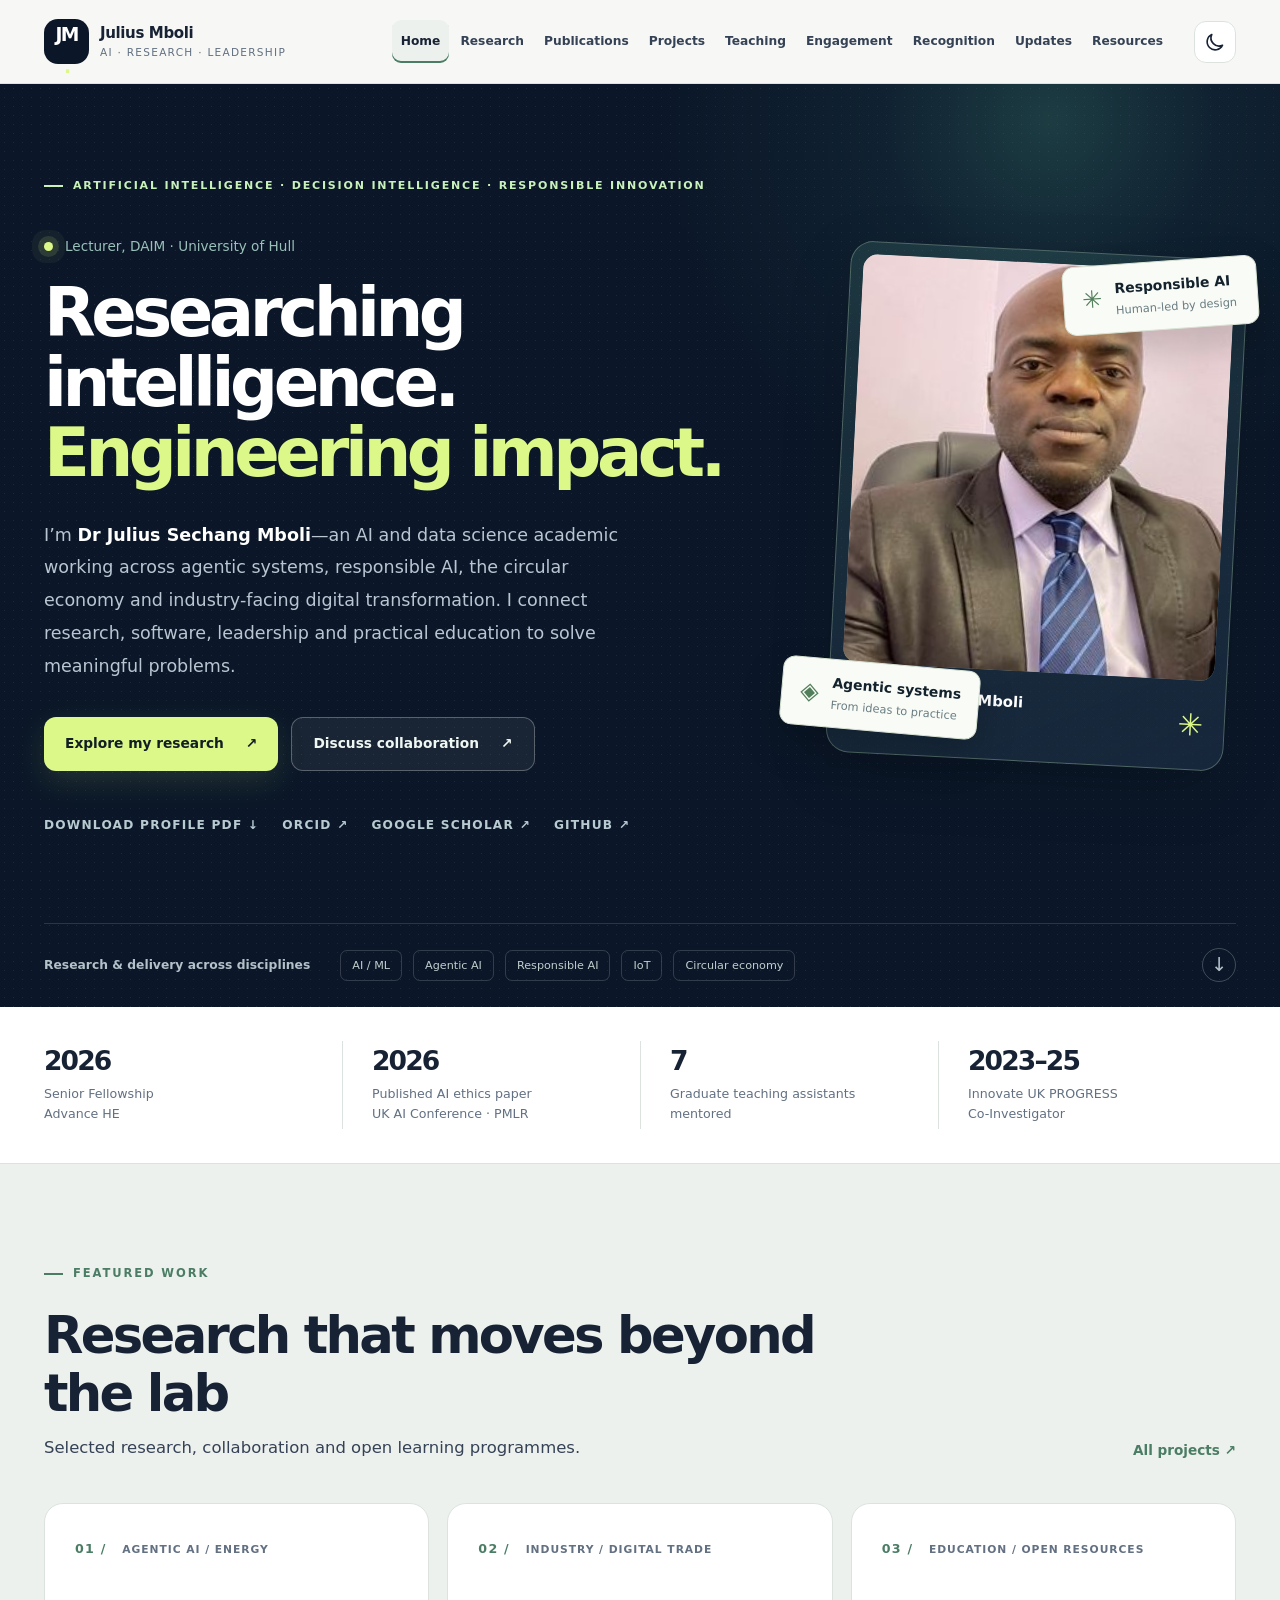
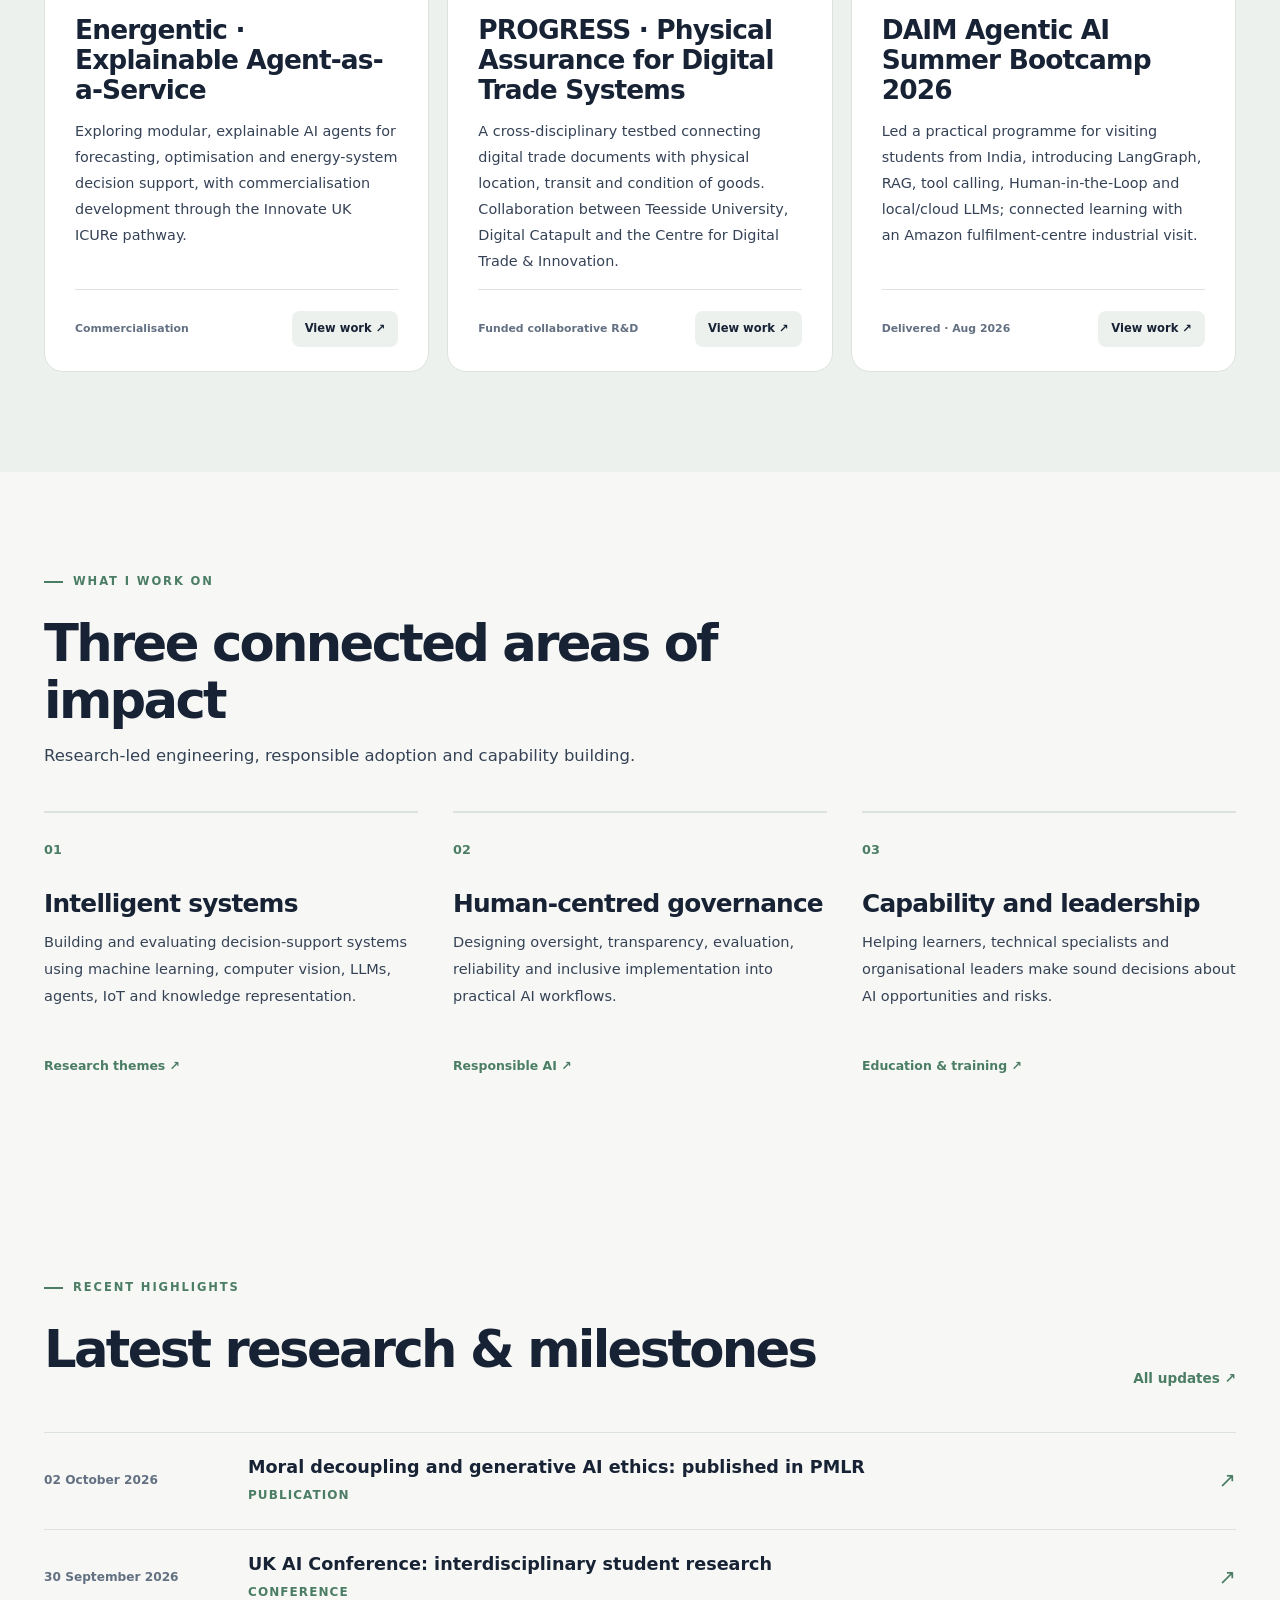
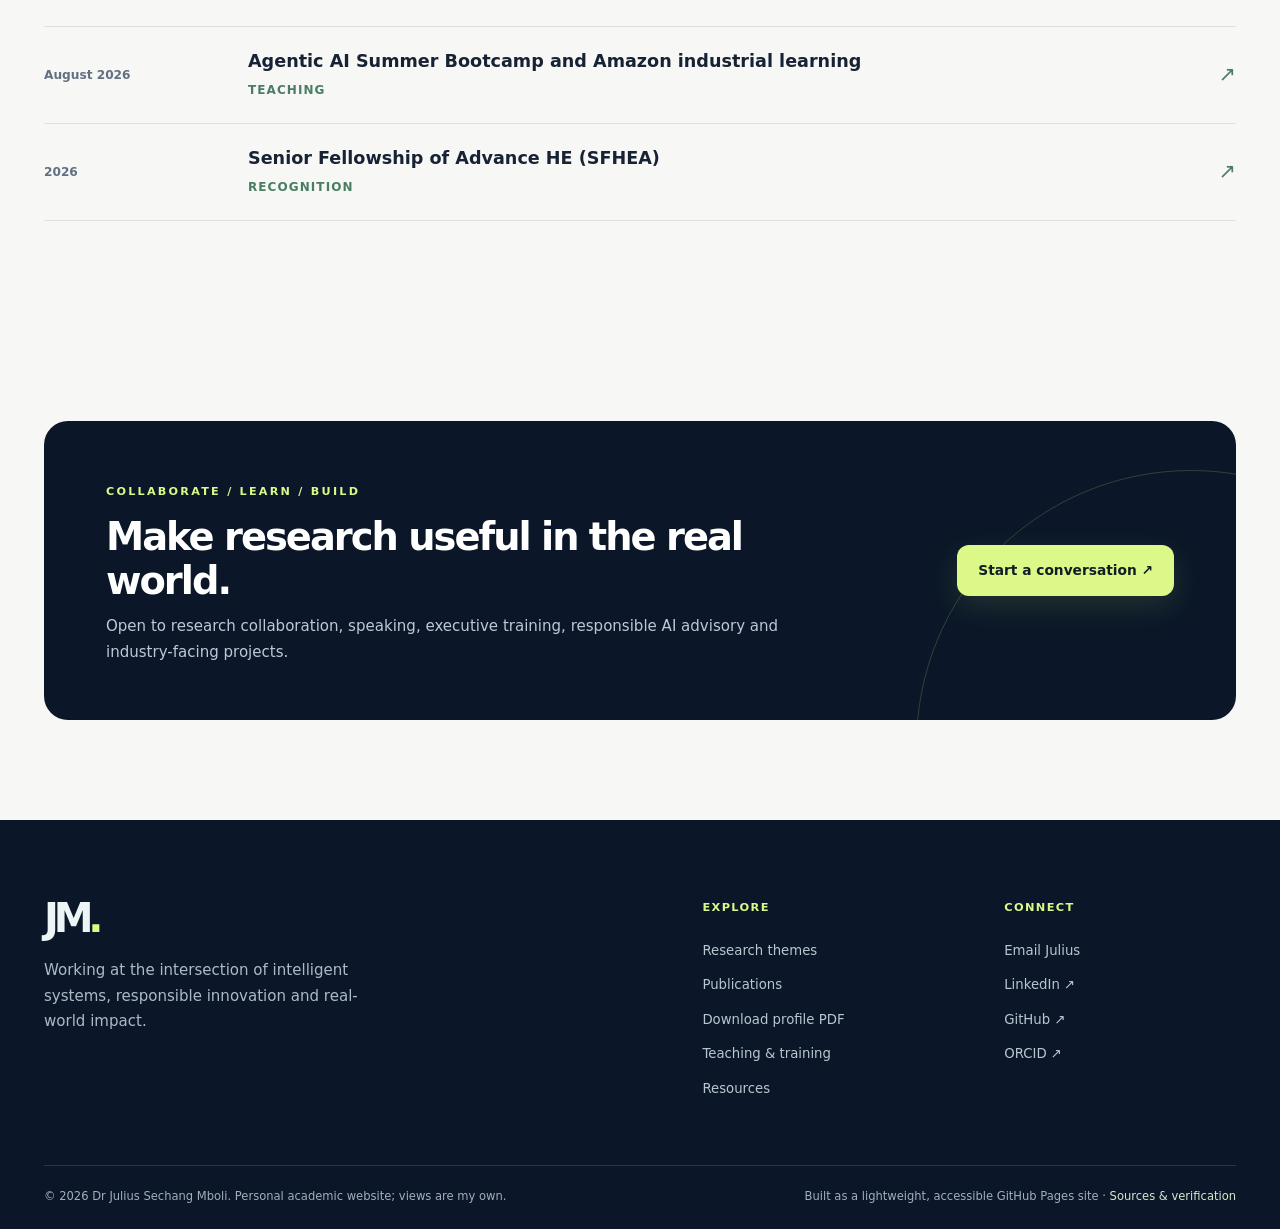
==== index.html @ f1436381 "major update Complete overall." ====
<!doctype html>
<html lang="en-GB" data-theme="light">
<head>
<meta charset="utf-8">
<meta name="viewport" content="width=device-width, initial-scale=1">
<meta name="theme-color" content="#0c1728">
<meta name="description" content="AI academic, researcher and technical leader at the University of Hull. Working across agentic AI, responsible systems, IoT, circular economy, teaching and consultancy.">
<meta name="author" content="Dr Julius Sechang Mboli">
<meta name="referrer" content="strict-origin-when-cross-origin">
<meta property="og:type" content="website">
<meta property="og:site_name" content="Dr Julius Sechang Mboli">
<meta property="og:title" content="Dr Julius Sechang Mboli | AI, Data Science &amp; Responsible Innovation">
<meta property="og:description" content="AI academic, researcher and technical leader at the University of Hull. Working across agentic AI, responsible systems, IoT, circular economy, teaching and consultancy.">
<meta property="og:url" content="https://jsmboli.github.io/">
<meta property="og:image" content="https://jsmboli.github.io/assets/img/julius-mboli.jpg">
<meta name="twitter:card" content="summary">
<link rel="canonical" href="https://jsmboli.github.io/">
<link rel="icon" type="image/png" href="favicon.png">
<link rel="manifest" href="site.webmanifest">
<link rel="stylesheet" href="assets/css/site.css">
<title>Dr Julius Sechang Mboli | AI, Data Science &amp; Responsible Innovation</title>
<script type="application/ld+json">{"@context": "https://schema.org", "@type": "Person", "name": "Dr Julius Sechang Mboli", "givenName": "Julius Sechang", "familyName": "Mboli", "url": "https://jsmboli.github.io/", "image": "https://jsmboli.github.io/assets/img/julius-mboli.jpg", "jobTitle": "Lecturer in AI and Data Science", "affiliation": {"@type": "CollegeOrUniversity", "name": "University of Hull", "url": "https://www.hull.ac.uk/"}, "sameAs": ["https://orcid.org/0000-0003-1708-3052", "https://scholar.google.com/citations?user=RyLQoU8AAAAJ&hl=en", "https://github.com/JSMboli", "https://www.linkedin.com/in/engr-julius-sechang-mboli/", "https://hull-repository.worktribe.com/person/4529393/julius-mboli"], "knowsAbout": ["Artificial Intelligence", "Agentic AI", "Responsible AI", "Circular Economy", "Internet of Things", "Data Science", "Machine Learning"]}</script>
<script defer src="assets/js/site.js"></script>
</head>
<body data-page="index.html">
<a class="skip-link" href="#main">Skip to content</a>
<div class="site-shell">
<header class="site-header" id="top">
 <div class="nav-wrap container">
  <a href="index.html" class="brand" aria-label="Julius Mboli, home"><span class="brand-glyph">JM<span class="glyph-dot">.</span></span><span class="brand-type"><strong>Julius Mboli</strong><small>AI · Research · Leadership</small></span></a>
  <nav class="desktop-nav" aria-label="Primary navigation">
   <a href="index.html" aria-current="page">Home</a><a href="research.html" >Research</a><a href="publications.html" >Publications</a><a href="projects.html" >Projects</a><a href="teaching.html" >Teaching</a><a href="talks.html" >Engagement</a><a href="awards.html" >Recognition</a><a href="ResearchBlog.html" >Updates</a><a href="resources.html" >Resources</a>
  </nav>
  <div class="nav-tools"><button type="button" id="theme-toggle" class="icon-button" aria-label="Switch to dark mode" title="Toggle colour theme"><svg viewBox="0 0 24 24" aria-hidden="true"><path d="M20.2 15.5A8.8 8.8 0 0 1 8.5 3.8a8.8 8.8 0 1 0 11.7 11.7Z"/></svg></button><button type="button" id="menu-toggle" class="menu-button" aria-controls="mobile-menu" aria-expanded="false" aria-label="Open navigation"><span></span><span></span><span></span></button></div>
 </div>
 <nav class="mobile-nav container" id="mobile-menu" aria-label="Mobile navigation" hidden><a href="index.html" aria-current="page">Home <span aria-hidden="true">↗</span></a><a href="research.html" >Research <span aria-hidden="true">↗</span></a><a href="publications.html" >Publications <span aria-hidden="true">↗</span></a><a href="projects.html" >Projects <span aria-hidden="true">↗</span></a><a href="teaching.html" >Teaching <span aria-hidden="true">↗</span></a><a href="talks.html" >Engagement <span aria-hidden="true">↗</span></a><a href="awards.html" >Recognition <span aria-hidden="true">↗</span></a><a href="ResearchBlog.html" >Updates <span aria-hidden="true">↗</span></a><a href="resources.html" >Resources <span aria-hidden="true">↗</span></a></nav>
</header>
<main id="main"><section class="hero grain"><div class="hero-aurora" aria-hidden="true"></div><div class="container hero-grid"><div class="hero-copy"><div class="eyebrow"><span class="eyebrow-line"></span>Artificial intelligence · Decision intelligence · Responsible innovation</div><div class="hero-state"><span class="pulse"></span> Lecturer, DAIM · University of Hull</div><h1>Researching intelligence.<br><span class="highlight-lime">Engineering impact.</span></h1><p class="hero-sub">I’m <strong>Dr Julius Sechang Mboli</strong>—an AI and data science academic working across agentic systems, responsible AI, the circular economy and industry-facing digital transformation. I connect research, software, leadership and practical education to solve meaningful problems.</p><div class="hero-actions"><a class="btn btn-lime" href="research.html">Explore my research <span aria-hidden="true">↗</span></a><a class="btn btn-outline-light" href="mailto:J.Mboli@hull.ac.uk">Discuss collaboration <span aria-hidden="true">↗</span></a></div><div class="hero-links"><a href="assets/Julius_Sechang_Mboli_Academic_Profile_2026.pdf" download>Download profile PDF ↓</a><a href="https://orcid.org/0000-0003-1708-3052" target="_blank" rel="noopener noreferrer">ORCID ↗</a><a href="https://scholar.google.com/citations?user=RyLQoU8AAAAJ&hl=en" target="_blank" rel="noopener noreferrer">Google Scholar ↗</a><a href="https://github.com/JSMboli" target="_blank" rel="noopener noreferrer">GitHub ↗</a></div></div><div class="hero-aside"><div class="portrait-card"><img src="assets/img/julius-mboli.jpg" width="320" height="320" alt="Portrait of Dr Julius Sechang Mboli" fetchpriority="high"><div class="portrait-caption"><div><strong>Julius Sechang Mboli</strong><span>PhD · SFHEA · MBA</span></div><span class="portrait-spark" aria-hidden="true">✳</span></div></div><div class="floating-note note-a"><span class="mini-spark">✳</span><span><strong>Responsible AI</strong><small>Human-led by design</small></span></div><div class="floating-note note-b"><span class="mini-spark">◈</span><span><strong>Agentic systems</strong><small>From ideas to practice</small></span></div></div></div><div class="hero-bottom container"><span>Research &amp; delivery across disciplines</span><div class="hero-discipline"><span>AI / ML</span><span>Agentic AI</span><span>Responsible AI</span><span>IoT</span><span>Circular economy</span></div><a href="#featured" aria-label="Explore featured work">↓</a></div></section><section class="metric-band" ><div class="container"><div class="metric-grid"><div><strong>2026</strong><span>Senior Fellowship<br>Advance HE</span></div><div><strong>2026</strong><span>Published AI ethics paper<br>UK AI Conference · PMLR</span></div><div><strong>7</strong><span>Graduate teaching assistants<br>mentored</span></div><div><strong>2023–25</strong><span>Innovate UK PROGRESS<br>Co-Investigator</span></div></div></div></section><section class="section-pad section-soft" id=featured><div class="container"><div class="section-heading"><div><div class="eyebrow"><span class="eyebrow-line"></span>Featured work</div><h2>Research that moves beyond the lab</h2><p>Selected research, collaboration and open learning programmes.</p></div><a href="projects.html" class="section-cta">All projects ↗</a></div><div class="feature-grid"><article class="feature-card"><div class="feature-num">01 / <span>Agentic AI / energy</span></div><h3>Energentic · Explainable Agent-as-a-Service</h3><p>Exploring modular, explainable AI agents for forecasting, optimisation and energy-system decision support, with commercialisation development through the Innovate UK ICURe pathway.</p><div class="feature-foot"><span>Commercialisation</span><a class="feature-arrow" href="https://www.energentic.ai/" target="_blank" rel="noopener noreferrer">View work<span aria-hidden="true"> ↗</span></a></div></article><article class="feature-card"><div class="feature-num">02 / <span>Industry / digital trade</span></div><h3>PROGRESS · Physical Assurance for Digital Trade Systems</h3><p>A cross-disciplinary testbed connecting digital trade documents with physical location, transit and condition of goods. Collaboration between Teesside University, Digital Catapult and the Centre for Digital Trade &amp; Innovation.</p><div class="feature-foot"><span>Funded collaborative R&amp;D</span><a class="feature-arrow" href="https://research.tees.ac.uk/en/projects/physical-assurance-for-digital-trade-systems-progress/" target="_blank" rel="noopener noreferrer">View work<span aria-hidden="true"> ↗</span></a></div></article><article class="feature-card"><div class="feature-num">03 / <span>Education / open resources</span></div><h3>DAIM Agentic AI Summer Bootcamp 2026</h3><p>Led a practical programme for visiting students from India, introducing LangGraph, RAG, tool calling, Human-in-the-Loop and local/cloud LLMs; connected learning with an Amazon fulfilment-centre industrial visit.</p><div class="feature-foot"><span>Delivered · Aug 2026</span><a class="feature-arrow" href="https://jsmboli.github.io/agentic-ai-bootcamp/" target="_blank" rel="noopener noreferrer">View work<span aria-hidden="true"> ↗</span></a></div></article></div></div></section><section class="section-pad" ><div class="container"><div class="section-heading"><div><div class="eyebrow"><span class="eyebrow-line"></span>What I work on</div><h2>Three connected areas of impact</h2><p>Research-led engineering, responsible adoption and capability building.</p></div></div><div class="focus-grid"><article><span class="focus-icon">01</span><h3>Intelligent systems</h3><p>Building and evaluating decision-support systems using machine learning, computer vision, LLMs, agents, IoT and knowledge representation.</p><a href="research.html">Research themes ↗</a></article><article><span class="focus-icon">02</span><h3>Human-centred governance</h3><p>Designing oversight, transparency, evaluation, reliability and inclusive implementation into practical AI workflows.</p><a href="research.html#responsible">Responsible AI ↗</a></article><article><span class="focus-icon">03</span><h3>Capability and leadership</h3><p>Helping learners, technical specialists and organisational leaders make sound decisions about AI opportunities and risks.</p><a href="teaching.html">Education & training ↗</a></article></div></div></section><section class="section-pad" ><div class="container"><div class="section-heading"><div><div class="eyebrow"><span class="eyebrow-line"></span>Recent highlights</div><h2>Latest research & milestones</h2></div><a href="ResearchBlog.html" class="section-cta">All updates ↗</a></div><div class="news-list"><a class="news-item" href="https://proceedings.mlr.press/v348/chimezie26a.html" target="_blank" rel="noopener noreferrer"><span class="news-date">02 October 2026</span><span class="news-main"><strong>Moral decoupling and generative AI ethics: published in PMLR</strong><span>Publication</span></span><span class="news-arrow" aria-hidden="true">↗</span></a><a class="news-item" href="https://uk.linkedin.com/company/daim-data-science-and-artificial-intelligence-university-of-hull" target="_blank" rel="noopener noreferrer"><span class="news-date">30 September 2026</span><span class="news-main"><strong>UK AI Conference: interdisciplinary student research</strong><span>Conference</span></span><span class="news-arrow" aria-hidden="true">↗</span></a><a class="news-item" href="https://jsmboli.github.io/agentic-ai-bootcamp/" target="_blank" rel="noopener noreferrer"><span class="news-date">August 2026</span><span class="news-main"><strong>Agentic AI Summer Bootcamp and Amazon industrial learning</strong><span>Teaching</span></span><span class="news-arrow" aria-hidden="true">↗</span></a><a class="news-item" href="https://hull-repository.worktribe.com/person/4529393/julius-mboli" target="_blank" rel="noopener noreferrer"><span class="news-date">2026</span><span class="news-main"><strong>Senior Fellowship of Advance HE (SFHEA)</strong><span>Recognition</span></span><span class="news-arrow" aria-hidden="true">↗</span></a></div></div></section><section class="section-pad" ><div class="container"><div class="collab-callout"><div><span class="light-eyebrow">Collaborate / Learn / Build</span><h2>Make research useful in the real world.</h2><p>Open to research collaboration, speaking, executive training, responsible AI advisory and industry-facing projects.</p></div><div><a class="btn btn-lime" href="mailto:J.Mboli@hull.ac.uk?subject=Research%20and%20AI%20collaboration">Start a conversation ↗</a></div></div></div></section></main>
<footer class="footer"><div class="container footer-top"><div><div class="footer-mark">JM<span>.</span></div><p>Working at the intersection of intelligent systems, responsible innovation and real-world impact.</p></div><div><span class="footer-title">Explore</span><a href="research.html">Research themes</a><a href="publications.html">Publications</a><a href="assets/Julius_Sechang_Mboli_Academic_Profile_2026.pdf" download>Download profile PDF</a><a href="teaching.html">Teaching & training</a><a href="resources.html">Resources</a></div><div><span class="footer-title">Connect</span><a href="mailto:J.Mboli@hull.ac.uk">Email Julius</a><a href="https://www.linkedin.com/in/engr-julius-sechang-mboli/" target="_blank" rel="noopener noreferrer">LinkedIn ↗</a><a href="https://github.com/JSMboli" target="_blank" rel="noopener noreferrer">GitHub ↗</a><a href="https://orcid.org/0000-0003-1708-3052" target="_blank" rel="noopener noreferrer">ORCID ↗</a></div></div><div class="container footer-bottom"><small>© <span id="copyright-year">2026</span> Dr Julius Sechang Mboli. Personal academic website; views are my own.</small><small>Built as a lightweight, accessible GitHub Pages site · <a href="sources.html">Sources & verification</a></small></div></footer>
</div>
<a class="back-top" href="#top" aria-label="Return to top">↑</a>
</body></html>
---- assets/css/site.css ----
/* Dr Julius Sechang Mboli | Modern, lightweight, accessible personal website
   No third-party JavaScript, trackers or remote font dependencies. */
:root{
  --bg:#f7f8f5;--surface:#fff;--ink:#172234;--ink-2:#354256;--muted:#627082;
  --soft:#edf1ee;--border:#dce3df;--navy:#0b1728;--navy-2:#142a36;--lime:#dcf888;
  --teal:#75d5c3;--accent:#4b7d65;--shadow:0 20px 70px rgba(12,30,40,.07);
  --heading:ui-sans-serif,system-ui,-apple-system,'Segoe UI',sans-serif;
  --body:ui-sans-serif,system-ui,-apple-system,'Segoe UI',sans-serif;
  --radius:19px;--max:1192px;
}
[data-theme="dark"]{--bg:#0d1724;--surface:#152131;--ink:#f3f7f5;--ink-2:#d0d9e0;--muted:#9eafbd;--soft:#172534;--border:#2a3a48;--accent:#a1ddb9;--shadow:0 18px 60px rgba(0,0,0,.24)}
*,*::before,*::after{box-sizing:border-box}
html{scroll-behaviour:smooth;scroll-padding-top:110px}
body{margin:0;background:var(--bg);color:var(--ink);font:400 16px/1.7 var(--body);text-rendering:optimizeLegibility;-webkit-font-smoothing:antialiased}
::selection{background:var(--lime);color:#152334}
a{color:inherit;text-decoration:none}button,input{font:inherit}button{cursor:pointer}
img{max-width:100%;height:auto;display:block}svg{width:22px;height:22px}h1,h2,h3,h4,p{margin-top:0}h1,h2,h3{font-family:var(--heading);letter-spacing:-.052em;line-height:1.13}h1{font-size:clamp(3.2rem,6.2vw,6.7rem)}h2{font-size:clamp(2.3rem,4vw,3.8rem)}h3{font-size:1.35rem;letter-spacing:-.032em}p{color:var(--ink-2)}a:focus-visible,button:focus-visible,input:focus-visible{outline:3px solid #b1bf37;outline-offset:4px;border-radius:6px}
.container{width:min(var(--max),calc(100% - 64px));margin-inline:auto}.sr-only{position:absolute;width:1px;height:1px;padding:0;margin:-1px;overflow:hidden;clip:rect(0,0,0,0);white-space:nowrap;border:0}.skip-link{position:absolute;z-index:99;top:-100px;left:18px;background:var(--lime);color:#081627;padding:13px 22px;border-radius:0 0 10px 10px;font-weight:700}.skip-link:focus{top:0}
/* Header */
.site-header{position:sticky;top:0;z-index:50;background:color-mix(in srgb,var(--bg) 94%,transparent);backdrop-filter:blur(18px);-webkit-backdrop-filter:blur(18px);border-bottom:1px solid var(--border)}.nav-wrap{min-height:83px;display:flex;align-items:center;justify-content:space-between;gap:22px}.brand{display:flex;align-items:center;gap:11px;white-space:nowrap}.brand-glyph{display:grid;place-items:center;background:var(--navy);color:white;width:45px;height:45px;border-radius:14px;letter-spacing:-.1em;font-weight:900;font-size:1.17rem}.glyph-dot,.footer-mark span{color:var(--lime)}.brand-type{display:flex;flex-direction:column;line-height:1.24}.brand-type strong{font-size:.94rem;letter-spacing:-.025em}.brand-type small{font-size:.66rem;text-transform:uppercase;letter-spacing:.12em;color:var(--muted);margin-top:3px}.desktop-nav{display:flex;align-items:center;justify-content:flex-end;gap:2px;flex:1}.desktop-nav a{padding:11px 9px;border-radius:9px;font-size:.765rem;font-weight:650;color:var(--ink-2);transition:background .15s,color .15s}.desktop-nav a:hover,.desktop-nav a[aria-current="page"]{background:var(--soft);color:var(--ink)}.desktop-nav a[aria-current="page"]{box-shadow:inset 0 -2px 0 var(--accent)}.nav-tools{display:flex;align-items:center;gap:6px}.icon-button{width:42px;height:42px;display:grid;place-items:center;border:1px solid var(--border);border-radius:12px;background:var(--surface);color:var(--ink)}.icon-button svg{fill:none;stroke:currentColor;stroke-width:1.8;stroke-linecap:round;stroke-linejoin:round}.menu-button{display:none;width:42px;height:42px;background:var(--surface);border:1px solid var(--border);border-radius:12px;align-items:center;justify-content:center;flex-direction:column;gap:5px}.menu-button span{width:20px;height:2px;background:var(--ink);display:block;border-radius:2px}.mobile-nav{display:none;flex-direction:column;padding-block:10px 24px}.mobile-nav:not([hidden]){display:flex}.mobile-nav a{padding:13px 6px;border-bottom:1px solid var(--border);display:flex;align-items:center;justify-content:space-between;font-weight:700;font-size:.95rem}.mobile-nav a[aria-current]{color:var(--accent)}
/* Common */
.eyebrow{font-size:.72rem;letter-spacing:.165em;text-transform:uppercase;font-weight:800;display:flex;align-items:center;gap:10px;color:var(--accent);margin-bottom:23px}.eyebrow-line{width:19px;height:2px;background:currentColor}.section-pad{padding:100px 0}.section-soft{background:var(--soft)}.section-heading{display:flex;align-items:end;justify-content:space-between;gap:32px;margin-bottom:41px}.section-heading h2{margin-bottom:12px;max-width:850px}.section-heading p{max-width:700px;margin-bottom:0;font-size:1.03rem}.section-cta,.text-link{display:inline-block;white-space:nowrap;color:var(--accent);font-weight:800;font-size:.85rem;transition:transform .2s}.section-cta:hover,.text-link:hover{transform:translateX(4px)}.btn{display:inline-flex;justify-content:center;align-items:center;gap:22px;padding:14px 21px;font-weight:800;font-size:.86rem;border-radius:12px;min-height:50px;transition:transform .2s,background .2s,box-shadow .2s}.btn:hover{transform:translateY(-3px)}.btn-lime{background:var(--lime);color:#111e25;box-shadow:0 10px 30px rgba(202,243,121,.12)}.btn-lime:hover{background:#ecffa9;box-shadow:0 13px 37px rgba(202,243,121,.23)}.btn-outline-light{color:#eef7f2;border:1px solid rgba(255,255,255,.28);background:rgba(255,255,255,.06)}.btn-outline-light:hover{background:rgba(255,255,255,.12)}.grain{position:relative;isolation:isolate;overflow:hidden}.grain::before{position:absolute;inset:0;content:"";opacity:.23;z-index:-1;pointer-events:none;background-image:radial-gradient(rgba(255,255,255,.3) .6px,transparent .6px);background-size:9px 9px}.page-banner{background:var(--navy);color:white;padding:110px 0 106px}.page-banner::after{content:"";position:absolute;inset:auto -130px -350px auto;width:700px;height:700px;border:1px solid rgba(226,250,212,.17);border-radius:50%;box-shadow:0 0 0 95px rgba(255,255,255,.018),0 0 0 190px rgba(255,255,255,.015);pointer-events:none;z-index:-1}.page-banner .eyebrow{color:#c9f7ae}.page-banner h1{font-size:clamp(3.2rem,6.7vw,6.5rem);max-width:1010px;margin:0 0 24px}.page-banner h1 em{font-style:normal;color:var(--lime)}.page-lead{font-size:clamp(1.04rem,1.6vw,1.26rem);color:#b7c4cf;max-width:790px;margin:0;line-height:1.8}
/* Home hero */
.hero{background:var(--navy);color:white;position:relative;padding:93px 0 0}.hero-aurora{position:absolute;z-index:-1;width:880px;height:750px;right:-210px;top:-340px;border-radius:50%;background:radial-gradient(circle at 50% 50%,rgba(75,161,138,.27) 0,rgba(47,99,106,.13) 30%,transparent 68%);pointer-events:none}.hero-grid{display:grid;grid-template-columns:1.25fr .75fr;gap:50px;align-items:center;padding-bottom:88px}.hero .eyebrow{color:#c9f2bb;font-size:.69rem;max-width:100%;margin-bottom:39px}.hero-state{color:#9ac0b9;font-size:.85rem;display:flex;align-items:center;gap:12px;margin-bottom:21px}.pulse{height:9px;width:9px;border-radius:50%;display:inline-block;background:var(--lime);box-shadow:0 0 0 6px rgba(221,250,135,.12),0 0 0 12px rgba(221,250,135,.045)}.hero h1{font-size:clamp(3.2rem,5.25vw,5.9rem);line-height:1.04;letter-spacing:-.067em;max-width:900px;margin:0 0 30px}.highlight-lime{color:var(--lime)}.hero-sub{color:#b9c6d2;font-size:1.095rem;max-width:590px;line-height:1.88;margin-bottom:34px}.hero-sub strong{color:white;font-weight:700}.hero-actions{display:flex;gap:13px;flex-wrap:wrap}.hero-links{display:flex;align-items:center;gap:23px;margin-top:44px;flex-wrap:wrap}.hero-links a{font-size:.76rem;text-transform:uppercase;letter-spacing:.1em;font-weight:800;color:#b8cbd1}.hero-links a:hover{color:var(--lime)}.hero-aside{position:relative;padding:15px 0 15px 30px}.portrait-card{border:1px solid rgba(221,255,205,.27);border-radius:23px;padding:12px;background:linear-gradient(155deg,rgba(105,183,157,.16),rgba(29,47,70,.65));transform:rotate(3deg);box-shadow:0 20px 60px rgba(0,0,0,.17);max-width:435px;margin-inline:auto}.portrait-card img{width:100%;aspect-ratio:1/1.1;object-fit:cover;object-position:50% 36%;border-radius:15px;background:#91a1a0;image-rendering:auto}.portrait-caption{display:flex;align-items:center;justify-content:space-between;padding:16px 9px 6px;gap:10px}.portrait-caption strong{font-weight:800;font-size:.93rem;display:block}.portrait-caption span{color:#b8ccd1;font-size:.77rem;display:block;margin-top:3px}.portrait-spark{font-size:1.9rem!important;color:var(--lime)!important}.floating-note{position:absolute;display:flex;gap:13px;align-items:center;background:#f9fbf6;color:#13222c;border:1px solid #d9e3d4;border-radius:12px;padding:12px 18px;min-width:195px;box-shadow:0 18px 40px rgba(0,0,0,.19);transform:rotate(-4deg)}.floating-note .mini-spark{font-size:1.5rem;color:#527f5b}.floating-note strong{font-size:.87rem;display:block}.floating-note small{font-size:.71rem;color:#697d82;display:block}.note-a{top:26px;right:-22px}.note-b{bottom:45px;left:-27px;transform:rotate(5deg)}.hero-bottom{display:flex;align-items:center;gap:30px;border-top:1px solid rgba(255,255,255,.13);padding-top:24px;padding-bottom:25px;color:#b3c1c9;font-size:.77rem}.hero-bottom>span{font-weight:750}.hero-discipline{display:flex;flex:1;flex-wrap:wrap;gap:11px}.hero-discipline span{border:1px solid rgba(255,255,255,.16);padding:5px 11px;border-radius:7px;font-size:.7rem;color:#c0cfce}.hero-bottom>a{border:1px solid rgba(255,255,255,.22);display:grid;place-items:center;width:34px;height:34px;border-radius:50%;font-size:1.2rem}
.metric-band{background:var(--surface);border-bottom:1px solid var(--border);padding:34px 0}.metric-grid{display:grid;grid-template-columns:repeat(4,1fr)}.metric-grid>div{display:flex;flex-direction:column;gap:7px;padding:5px 29px;border-left:1px solid var(--border)}.metric-grid>div:first-child{border-left:none;padding-left:0}.metric-grid strong{font-size:1.66rem;letter-spacing:-.07em;line-height:1.15}.metric-grid span{font-size:.79rem;color:var(--muted);line-height:1.6}
/* Feature */
.feature-grid{display:grid;grid-template-columns:repeat(3,minmax(0,1fr));gap:18px}.feature-card{background:var(--surface);border:1px solid var(--border);border-radius:var(--radius);padding:34px 30px 24px;display:flex;flex-direction:column;min-height:390px;transition:transform .23s,box-shadow .23s}.feature-card:hover{transform:translateY(-5px);box-shadow:var(--shadow)}.feature-num{font-weight:800;font-size:.79rem;letter-spacing:.1em;color:var(--accent);margin-bottom:55px}.feature-num span{font-size:.67rem;text-transform:uppercase;letter-spacing:.09em;color:var(--muted);font-weight:700;margin-left:10px}.feature-card h3{font-size:1.65rem;margin-bottom:15px}.feature-card p{font-size:.9rem;line-height:1.8;flex:1}.feature-foot{border-top:1px solid var(--border);padding-top:21px;display:flex;align-items:center;justify-content:space-between;gap:10px}.feature-foot>span{font-size:.68rem;line-height:1.45;color:var(--muted);font-weight:750}.feature-arrow{background:var(--soft);padding:8px 13px;border-radius:8px;color:var(--ink);font-size:.72rem;font-weight:800;white-space:nowrap}
.focus-grid{display:grid;grid-template-columns:repeat(3,1fr);gap:35px}.focus-grid article{padding:22px 0 0;border-top:2px solid var(--border)}.focus-icon{font-size:.8rem;color:var(--accent);font-weight:800}.focus-grid h3{font-size:1.55rem;margin:28px 0 11px}.focus-grid p{font-size:.91rem;line-height:1.85;min-height:107px}.focus-grid a{font-size:.78rem;color:var(--accent);font-weight:800}.news-list{border-top:1px solid var(--border)}.news-item{display:grid;grid-template-columns:180px 1fr 40px;align-items:center;padding:23px 0;border-bottom:1px solid var(--border);gap:24px;transition:padding .2s}.news-item:hover{padding-inline:12px}.news-date{font-size:.76rem;color:var(--muted);font-weight:750}.news-main strong{display:block;font-size:1.1rem;line-height:1.35}.news-main>span{font-size:.75rem;text-transform:uppercase;letter-spacing:.09em;color:var(--accent);font-weight:800;display:block;margin-top:6px}.news-arrow{justify-self:end;font-size:1.3rem;color:var(--accent)}
.collab-callout{background:var(--navy);color:white;padding:55px 62px;border-radius:24px;display:flex;align-items:center;justify-content:space-between;gap:45px;position:relative;overflow:hidden}.collab-callout::after{content:"";position:absolute;right:-230px;bottom:-300px;width:550px;height:550px;border:1px solid rgba(220,248,136,.18);border-radius:50%;pointer-events:none}.light-eyebrow{font-size:.7rem;letter-spacing:.2em;text-transform:uppercase;color:var(--lime);font-weight:850}.collab-callout h2{font-size:clamp(2.1rem,3vw,3rem);max-width:700px;margin:12px 0}.collab-callout p{max-width:700px;margin-bottom:0;color:#bec8d5;font-size:.94rem}.collab-callout .btn{white-space:nowrap;position:relative;z-index:2}
/* Research */
.topic-grid{display:grid;grid-template-columns:repeat(3,1fr);gap:17px}.topic-card{border:1px solid var(--border);border-radius:var(--radius);background:var(--surface);padding:32px;min-height:318px;display:flex;flex-direction:column}.topic-num{font-size:.76rem;color:var(--accent);font-weight:850;letter-spacing:.12em}.topic-card h3{font-size:1.49rem;line-height:1.25;margin:38px 0 11px}.topic-card p{font-size:.88rem;line-height:1.8;flex:1}.chip-row{display:flex;gap:6px;flex-wrap:wrap;margin-top:17px}.chip-row span{border:1px solid var(--border);color:var(--muted);padding:4px 9px;border-radius:6px;font-size:.69rem;font-weight:750}.split-feature{display:grid;grid-template-columns:.42fr 1fr;gap:80px;align-items:start}.split-number{font-size:clamp(5rem,11vw,11rem);font-weight:800;line-height:1;letter-spacing:-.09em;color:var(--accent)}.split-number span{font-size:.72rem;text-transform:uppercase;letter-spacing:.16em;display:block;margin-top:7px;color:var(--muted)}.split-feature h2{margin-bottom:15px}.split-feature p{font-size:1.04rem;line-height:1.85}.process-row{display:grid;grid-template-columns:repeat(4,1fr);gap:14px}.process-row>div{border-top:2px solid var(--accent);padding:20px 16px 0 0}.process-row span{font-weight:850;color:var(--accent);font-size:.8rem}.process-row h3{font-size:1.23rem;margin:24px 0 9px}.process-row p{font-size:.84rem}
/* Publications */
.publication-controls{display:flex;flex-direction:column;gap:23px;margin-bottom:25px}.search-wrap{max-width:750px;position:relative}.search-wrap>span{position:absolute;left:19px;top:7px;font-size:2rem;color:var(--muted);line-height:1.4;pointer-events:none}.search-wrap input{width:100%;background:var(--surface);color:var(--ink);border:1px solid var(--border);border-radius:12px;padding:16px 16px 16px 54px;font-size:.97rem}.search-wrap input::placeholder{color:var(--muted)}.filter-buttons{display:flex;align-items:center;gap:8px;flex-wrap:wrap}.filter-btn{border:1px solid var(--border);background:var(--surface);color:var(--ink-2);font-size:.76rem;font-weight:780;border-radius:50px;padding:9px 16px}.filter-btn:hover,.filter-btn.active{background:var(--navy);color:white;border-color:var(--navy)}.results-meta{font-size:.78rem;color:var(--muted);margin:0 0 12px}.publication{display:grid;grid-template-columns:116px minmax(0,1fr) 128px;gap:27px;padding:34px 0;border-top:1px solid var(--border);align-items:start}.publication-meta{display:flex;flex-direction:column;gap:8px;align-items:start}.publication-meta>span:first-child{font-size:1.7rem;letter-spacing:-.05em;font-weight:800}.pub-tag{display:inline-flex;align-items:center;border:1px solid var(--border);padding:3px 9px;border-radius:7px;font-size:.63rem;font-weight:800;color:var(--muted);white-space:nowrap}.pub-journal,.pub-proceedings,.pub-chapter{background:#e7f4dc;color:#2b5b3f;border-color:#c7dfbc}.pub-preprint{background:#fff2da;color:#9b5e17;border-color:#f5d39a}.publication-type{font-size:.69rem;color:var(--accent);text-transform:uppercase;letter-spacing:.13em;font-weight:800;margin-bottom:10px}.publication-body h3{font-size:1.47rem;margin-bottom:14px;max-width:790px}.pub-authors{color:var(--ink);font-size:.86rem;margin-bottom:5px;font-weight:720}.pub-venue{font-size:.82rem;color:var(--muted);font-style:italic;margin-bottom:7px}.publication-body>p:last-child{font-size:.86rem;margin:0}.pub-link{font-weight:800;color:var(--accent);font-size:.75rem;text-align:right;margin-top:6px}.empty-state{border:1px dashed var(--border);border-radius:15px;padding:32px;text-align:center}.publication-disclaimer{background:var(--soft);border-left:4px solid var(--accent);border-radius:0 9px 9px 0;padding:22px 26px;margin-top:36px;color:var(--ink-2);font-size:.85rem;line-height:1.8}.publication-disclaimer strong{color:var(--ink)}.publication-disclaimer a{color:var(--accent);font-weight:800}
[data-theme="dark"] .pub-journal,[data-theme="dark"] .pub-proceedings,[data-theme="dark"] .pub-chapter{background:#213a35;color:#aee5b7;border-color:#385646}[data-theme="dark"] .pub-preprint{background:#513f25;color:#f7cc8b;border-color:#745b33}
/* Projects */
.project-grid{display:grid;grid-template-columns:repeat(2,minmax(0,1fr));gap:18px}.project-card{background:var(--surface);border:1px solid var(--border);border-radius:var(--radius);padding:32px;position:relative;overflow:hidden;display:flex;flex-direction:column;min-height:440px}.project-card-top{display:flex;align-items:start;justify-content:space-between;gap:18px;color:var(--accent);font-size:.69rem;text-transform:uppercase;letter-spacing:.08em;font-weight:800}.project-status{font-size:.64rem;color:var(--muted);text-align:right;letter-spacing:.035em;text-transform:none}.project-sign{font-size:3.3rem;line-height:1;color:var(--accent);font-weight:300;margin:34px 0 16px}.project-card h3{font-size:1.85rem;max-width:500px;margin-bottom:12px}.project-role{font-weight:800;font-size:.84rem;color:var(--accent)}.project-card>p:not(.project-role){font-size:.9rem;line-height:1.85}.project-bottom{margin-top:auto;padding-top:17px;border-top:1px solid var(--border);display:flex;align-items:center;justify-content:space-between;gap:20px}.project-bottom>span{font-size:.7rem;line-height:1.5;color:var(--muted)}.project-link{font-size:.77rem;font-weight:850;color:var(--accent);white-space:nowrap}.banner-grid{display:grid;grid-template-columns:1.3fr .7fr;gap:75px}.banner-grid h2{margin-bottom:16px}.banner-grid p{font-size:1.04rem;line-height:1.85}.side-note{border:1px solid var(--border);background:var(--surface);padding:30px;border-radius:var(--radius)}.side-note strong{font-size:1.35rem}.side-note p{font-size:.88rem}.side-note a{font-weight:800;color:var(--accent);font-size:.82rem}
/* Teaching */
.module-list{border-top:1px solid var(--border)}.module-list article{display:grid;grid-template-columns:70px 1fr 35px;gap:25px;align-items:start;padding:32px 0;border-bottom:1px solid var(--border)}.module-index{font-size:.85rem;color:var(--accent);font-weight:800}.module-small{font-size:.7rem;color:var(--accent);letter-spacing:.1em;text-transform:uppercase;font-weight:800}.module-list h3{font-size:1.65rem;margin:8px 0}.module-list p{max-width:770px;margin-bottom:0;font-size:.93rem}.module-arrow{font-size:1.4rem;color:var(--accent)}.duo-cards{display:grid;grid-template-columns:1fr 1fr;gap:20px}.programme-card{border:1px solid var(--border);border-radius:var(--radius);background:var(--surface);padding:36px;min-height:405px;display:flex;flex-direction:column}.programme-icon{font-size:2.3rem;color:var(--accent);margin-bottom:35px}.programme-card .eyebrow{margin-bottom:15px}.programme-card h3{font-size:1.9rem}.programme-card p{font-size:.91rem;flex:1}.programme-card .text-link{align-self:flex-start;margin-top:18px}.teaching-values{display:grid;grid-template-columns:.75fr 1fr;gap:100px}.teaching-values h2{margin-bottom:0}.teaching-values>div p{padding:0 0 20px;border-bottom:1px solid var(--border);font-size:.92rem}.teaching-values strong{color:var(--ink)}
/* Talks */
.timeline{margin-top:12px}.timeline-entry{display:grid;grid-template-columns:210px 30px 1fr;gap:26px;min-height:170px}.timeline-date{padding-top:6px;color:var(--muted);font-size:.87rem;font-weight:700}.timeline-stroke{position:relative;display:flex;justify-content:center}.timeline-stroke::before{content:"";width:1px;background:var(--border);position:absolute;top:0;bottom:0;left:50%}.timeline-stroke span{position:relative;width:13px;height:13px;background:var(--accent);border:4px solid var(--bg);outline:1px solid var(--accent);border-radius:50%;margin-top:10px}.timeline-body{padding:0 0 44px;border-bottom:1px solid var(--border);margin-bottom:31px}.timeline-type{font-size:.72rem;color:var(--accent);text-transform:uppercase;letter-spacing:.12em;font-weight:850}.timeline-body h3{font-size:1.65rem;margin:9px 0 9px}.timeline-body p{max-width:760px;font-size:.94rem;line-height:1.84;margin-bottom:15px}.quote-card{max-width:950px;margin:auto;text-align:center;padding:35px}.quote-glyph{font-family:Georgia,serif;color:var(--accent);font-size:7rem;height:95px;line-height:1}.quote-card blockquote{font-size:clamp(2.2rem,5vw,4.5rem);font-weight:800;line-height:1.25;letter-spacing:-.06em;margin:0 0 21px}.quote-card p{font-size:1.05rem;max-width:720px;margin:0 auto 22px}.quote-card>div:last-child{font-size:.8rem;letter-spacing:.1em;text-transform:uppercase;font-weight:850;color:var(--accent)}
/* Awards */
.award-hero{border:1px solid var(--border);background:var(--surface);padding:60px;display:grid;grid-template-columns:215px 1fr;align-items:center;gap:65px;border-radius:22px}.award-symbol{height:210px;width:210px;display:grid;place-items:center;background:var(--navy);color:var(--lime);border-radius:50%;font-size:4.4rem;font-weight:850;letter-spacing:-.2em;padding-right:20px}.award-symbol span{color:white}.award-hero .eyebrow{margin-bottom:10px}.award-hero h2{font-size:clamp(2rem,3.4vw,3.4rem)}.award-hero h2 span{color:var(--accent)}.award-hero p{max-width:710px}.credential-grid{display:grid;grid-template-columns:repeat(3,1fr);gap:17px;margin-top:22px}.credential-grid article{border:1px solid var(--border);border-radius:var(--radius);background:var(--surface);padding:30px}.credential-grid article>span{color:var(--accent);font-size:.75rem;font-weight:850;letter-spacing:.1em;text-transform:uppercase}.credential-grid h3{font-size:1.37rem;margin:27px 0 10px}.credential-grid p{font-size:.84rem}.leadership-grid{display:grid;grid-template-columns:repeat(2,1fr);gap:25px 55px}.leadership-grid>div{border-top:1px solid var(--border);padding-top:22px}.leadership-grid strong{display:block;font-size:1.2rem}.leadership-grid p{font-size:.9rem}
/* Resources */
.resource-grid{display:grid;grid-template-columns:repeat(4,1fr);gap:16px}.resource-card{border:1px solid var(--border);border-radius:var(--radius);padding:27px 24px;display:flex;flex-direction:column;min-height:300px;background:var(--surface);transition:box-shadow .2s,transform .2s}.resource-card:hover{transform:translateY(-4px);box-shadow:var(--shadow)}.resource-icon{font-size:2.25rem;color:var(--accent);line-height:1;margin-bottom:25px}.resource-type{font-size:.68rem;text-transform:uppercase;letter-spacing:.1em;color:var(--accent);font-weight:850}.resource-card h3{font-size:1.33rem;margin:9px 0}.resource-card p{font-size:.82rem;line-height:1.75;flex:1}.resource-visit{margin-top:10px;color:var(--accent);font-weight:800;font-size:.77rem}.resource-note{border-top:1px solid var(--border);padding-top:34px;max-width:850px}.resource-note h2{font-size:2.1rem}.resource-note a{color:var(--accent);font-weight:850}
/* Updates and sources */
.update-grid{display:grid;grid-template-columns:repeat(2,1fr);gap:17px}.update-card{background:var(--surface);border:1px solid var(--border);border-radius:var(--radius);padding:34px;display:flex;flex-direction:column;min-height:315px}.update-card>div:first-child{display:flex;gap:10px;justify-content:space-between;align-items:start;margin-bottom:34px}.update-date{font-size:.78rem;color:var(--muted);font-weight:750}.update-type{font-size:.66rem;text-transform:uppercase;letter-spacing:.1em;color:var(--accent);font-weight:850}.update-card h2{font-size:1.72rem;line-height:1.28}.update-card p{font-size:.91rem;flex:1}.update-card .text-link{align-self:flex-start}.source-list{border-top:1px solid var(--border)}.source-list a{border-bottom:1px solid var(--border);padding:17px 0;display:grid;grid-template-columns:1fr 1.5fr 25px;gap:16px;align-items:center}.source-list a span:first-child{font-weight:850}.source-list a span:nth-child(2){overflow-wrap:anywhere;color:var(--muted);font-size:.8rem}.source-list a span:last-child{color:var(--accent);font-size:1.2rem}
/* Footer */
.footer{background:var(--navy);color:#edf4f5;margin-top:0}.footer-top{padding-top:78px;padding-bottom:63px;display:grid;grid-template-columns:1.65fr .65fr .65fr;gap:70px}.footer-mark{font-size:2.5rem;letter-spacing:-.13em;font-weight:900;line-height:1;margin-bottom:20px}.footer-top>div:first-child p{max-width:350px;color:#acbac6;font-size:.94rem}.footer-top>div:not(:first-child){display:flex;flex-direction:column;align-items:flex-start;gap:8px}.footer-title{color:var(--lime);text-transform:uppercase;letter-spacing:.12em;font-weight:800;font-size:.71rem;margin-bottom:12px}.footer-top a{color:#b7c7d0;font-size:.83rem;padding:2px 0}.footer-top a:hover{color:var(--lime)}.footer-bottom{border-top:1px solid rgba(255,255,255,.13);padding-top:21px;padding-bottom:22px;display:flex;gap:20px;justify-content:space-between;align-items:center}.footer-bottom small{font-size:.72rem;color:#9fafbb}.footer-bottom a{color:#d4e9cc}.back-top{position:fixed;bottom:24px;right:23px;width:42px;height:42px;display:grid;place-items:center;background:var(--navy);color:var(--lime);border:1px solid rgba(220,248,136,.5);border-radius:12px;z-index:20;box-shadow:var(--shadow);font-size:1.1rem;opacity:0;pointer-events:none;transform:translateY(15px);transition:opacity .25s,transform .25s}.back-top.visible{opacity:1;transform:none;pointer-events:auto}
@media(max-width:1250px){.desktop-nav a{font-size:.73rem;padding-inline:7px}.nav-wrap{gap:12px}}
@media(max-width:1080px){.desktop-nav{display:none}.menu-button{display:flex}.hero-grid{grid-template-columns:1.1fr .75fr;gap:18px}.hero h1{font-size:clamp(3rem,5.7vw,5rem)}.floating-note{display:none}.feature-card{padding:27px 22px}.feature-card h3{font-size:1.45rem}.topic-grid{grid-template-columns:repeat(2,1fr)}.resource-grid{grid-template-columns:repeat(2,1fr)}.metric-grid>div{padding-inline:17px}.credential-grid{grid-template-columns:repeat(3,1fr)}}
@media(max-width:780px){.container{width:calc(100% - 40px)}.nav-wrap{min-height:71px}.hero{padding-top:66px}.hero-grid{grid-template-columns:1fr;gap:54px;padding-bottom:60px}.hero h1{max-width:730px}.hero-aside{max-width:420px;margin-inline:auto;width:100%;padding:0}.portrait-card{transform:rotate(1deg)}.hero-bottom{flex-wrap:wrap}.hero-bottom>span{width:100%}.metric-grid{grid-template-columns:repeat(2,1fr);gap:17px 0}.metric-grid>div:nth-child(3){border-left:none;padding-left:0}.section-pad{padding:70px 0}.section-heading{align-items:start;flex-direction:column;gap:15px}.feature-grid,.focus-grid{grid-template-columns:1fr}.feature-card{min-height:270px}.feature-num{margin-bottom:30px}.focus-grid{gap:16px}.focus-grid p{min-height:0}.topic-grid,.project-grid,.duo-cards,.update-grid,.leadership-grid{grid-template-columns:1fr}.split-feature,.banner-grid,.teaching-values{grid-template-columns:1fr;gap:28px}.split-number{font-size:6rem}.process-row{grid-template-columns:repeat(2,1fr)}.page-banner{padding:75px 0 85px}.publication{grid-template-columns:80px minmax(0,1fr);gap:17px}.pub-link{grid-column:2;text-align:left}.award-hero{grid-template-columns:1fr;gap:27px;padding:34px}.award-symbol{width:140px;height:140px;font-size:3rem}.credential-grid{grid-template-columns:1fr}.source-list a{grid-template-columns:1fr 20px}.source-list a span:nth-child(2){grid-column:1;grid-row:2}.source-list a span:last-child{grid-column:2;grid-row:1}.footer-top{grid-template-columns:1fr 1fr;gap:35px}.footer-top>div:first-child{grid-column:1/-1}.footer-bottom{flex-direction:column;align-items:start}.collab-callout{padding:37px;flex-direction:column;align-items:start}.news-item{grid-template-columns:120px 1fr 25px;gap:12px}.timeline-entry{grid-template-columns:125px 20px 1fr;gap:12px}.timeline-body h3{font-size:1.28rem}}
@media(max-width:480px){.container{width:calc(100% - 32px)}.brand-glyph{width:40px;height:40px}.brand-type strong{font-size:.84rem}.brand-type small{font-size:.55rem}.hero{padding-top:51px}.hero .eyebrow{font-size:.62rem;line-height:1.55}.hero h1{font-size:clamp(2.8rem,13vw,4rem)}.hero-sub{font-size:.99rem}.hero-actions{display:flex;flex-direction:column}.hero-actions .btn{width:100%}.hero-links{gap:17px}.hero-bottom{gap:12px}.hero-discipline{gap:5px}.hero-discipline span{font-size:.61rem}.metric-grid>div{padding:5px 12px}.metric-grid strong{font-size:1.32rem}.metric-grid span{font-size:.7rem}.page-banner h1{font-size:clamp(2.8rem,11vw,4rem)}.section-heading h2{font-size:2.2rem}.section-pad{padding:55px 0}.topic-grid,.resource-grid{grid-template-columns:1fr}.process-row{grid-template-columns:1fr}.feature-card,.project-card,.topic-card,.programme-card,.resource-card{padding:25px}.project-card{min-height:390px}.news-item{grid-template-columns:1fr 26px}.news-date{grid-column:1/-1}.news-main{grid-column:1}.news-arrow{grid-column:2}.publication{grid-template-columns:1fr;gap:12px}.publication-meta{flex-direction:row;align-items:center;gap:13px}.pub-link{grid-column:1}.module-list article{grid-template-columns:37px 1fr;gap:10px}.module-list .module-arrow{display:none}.timeline-entry{grid-template-columns:1fr;gap:3px;position:relative;border-left:1px solid var(--border);padding-left:24px;margin-left:6px}.timeline-stroke{position:absolute;left:-10px;top:0}.timeline-stroke::before{display:none}.timeline-date{margin-bottom:3px}.timeline-body{margin-bottom:22px}.award-hero{padding:28px}.footer-top{grid-template-columns:1fr 1fr;gap:25px}.footer-bottom small{font-size:.68rem}.collab-callout{padding:30px}.btn{width:auto}}
@media(prefers-reduced-motion:reduce){*,*::before,*::after{scroll-behaviour:auto!important;transition:none!important;animation:none!important}}
@media print{.site-header,.footer,.back-top,.btn,#theme-toggle,.publication-controls{display:none!important}body{background:#fff;color:#000}.page-banner,.hero{background:white!important;color:#000!important}.page-banner h1,.hero h1{color:#000}.page-banner h1 em,.highlight-lime{color:#222}.publication{break-inside:avoid}.section-pad{padding:20px 0}}

/* Keep semantic hidden-state authoritative over card display declarations. */
[hidden],.publication[hidden]{display:none!important}
.profile-download{display:flex;align-items:center;justify-content:space-between;gap:35px;background:var(--navy);color:#fff;padding:35px 40px;border-radius:20px}.profile-download h2{font-size:2rem;margin-bottom:8px}.profile-download p{color:#bccbd4;max-width:530px;margin-bottom:0}.profile-download .btn{white-space:nowrap}
@media(max-width:780px){.profile-download{flex-direction:column;align-items:start;padding:27px}}
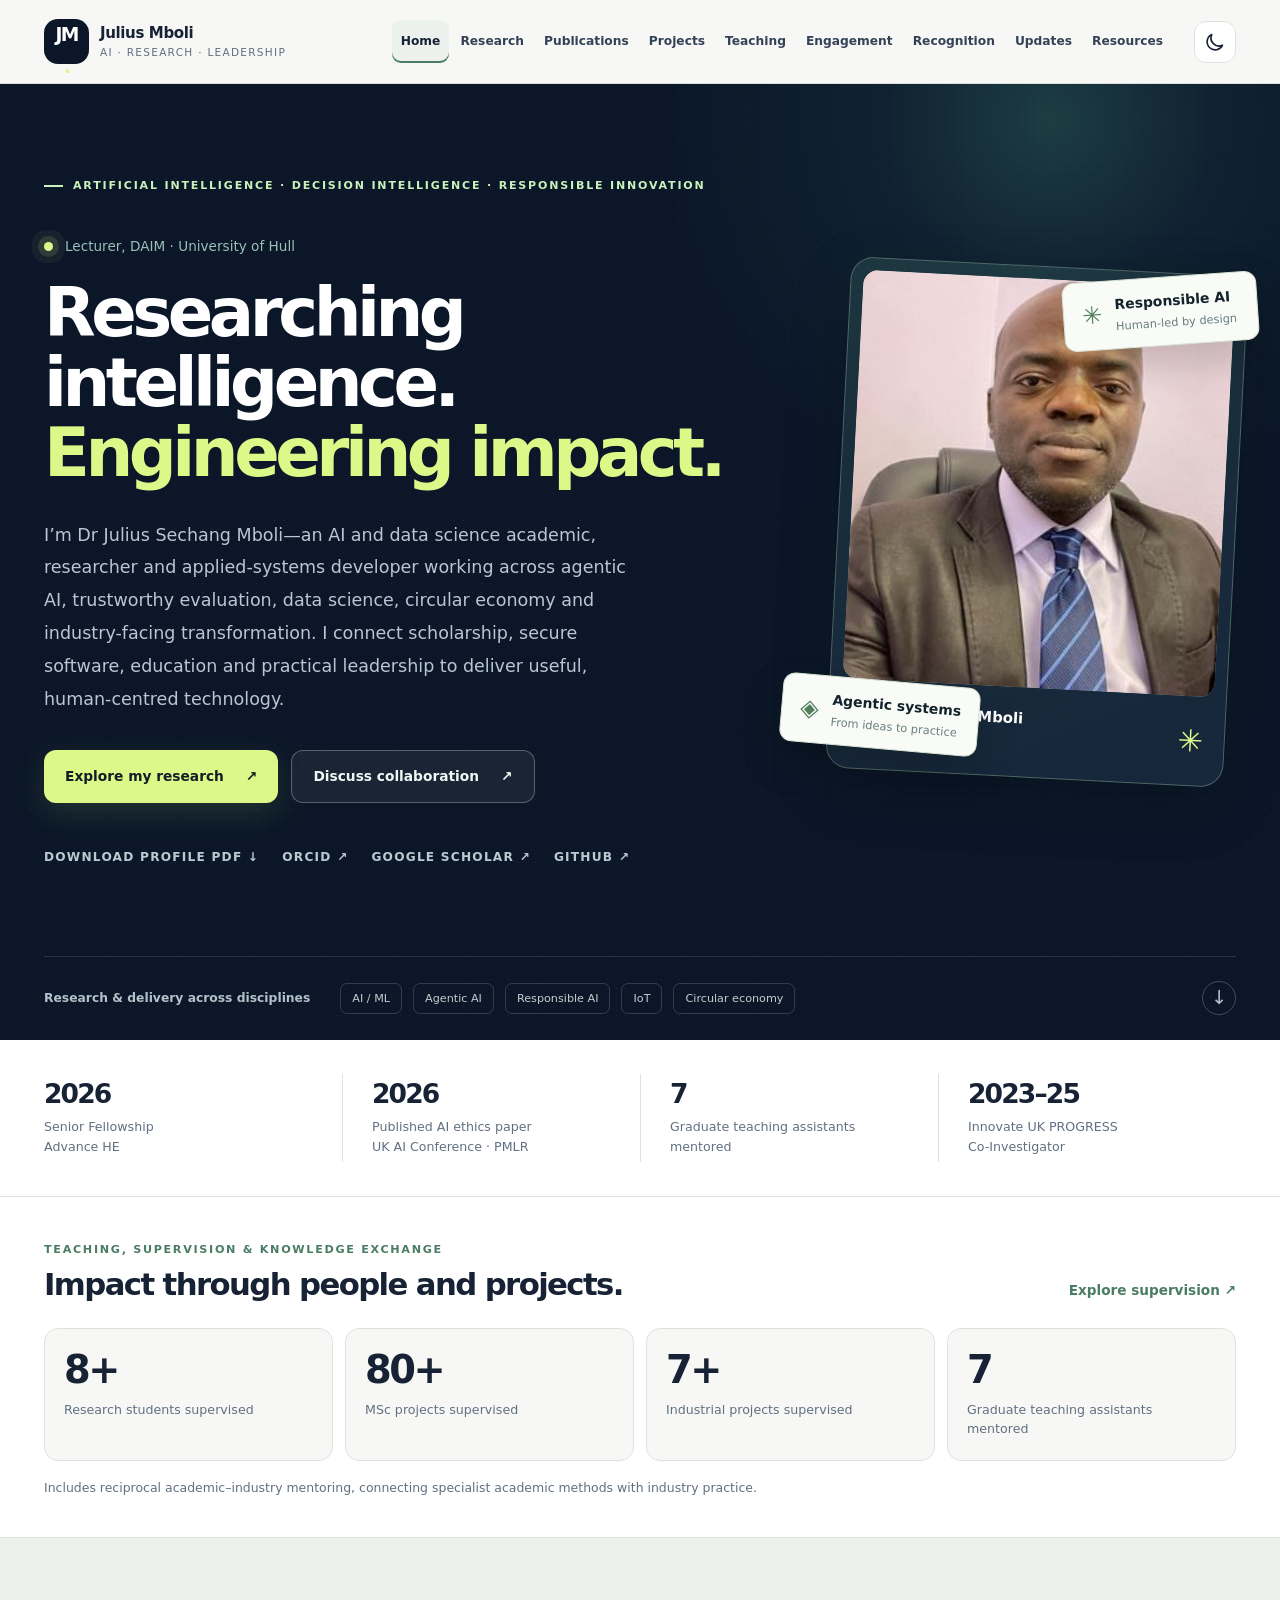
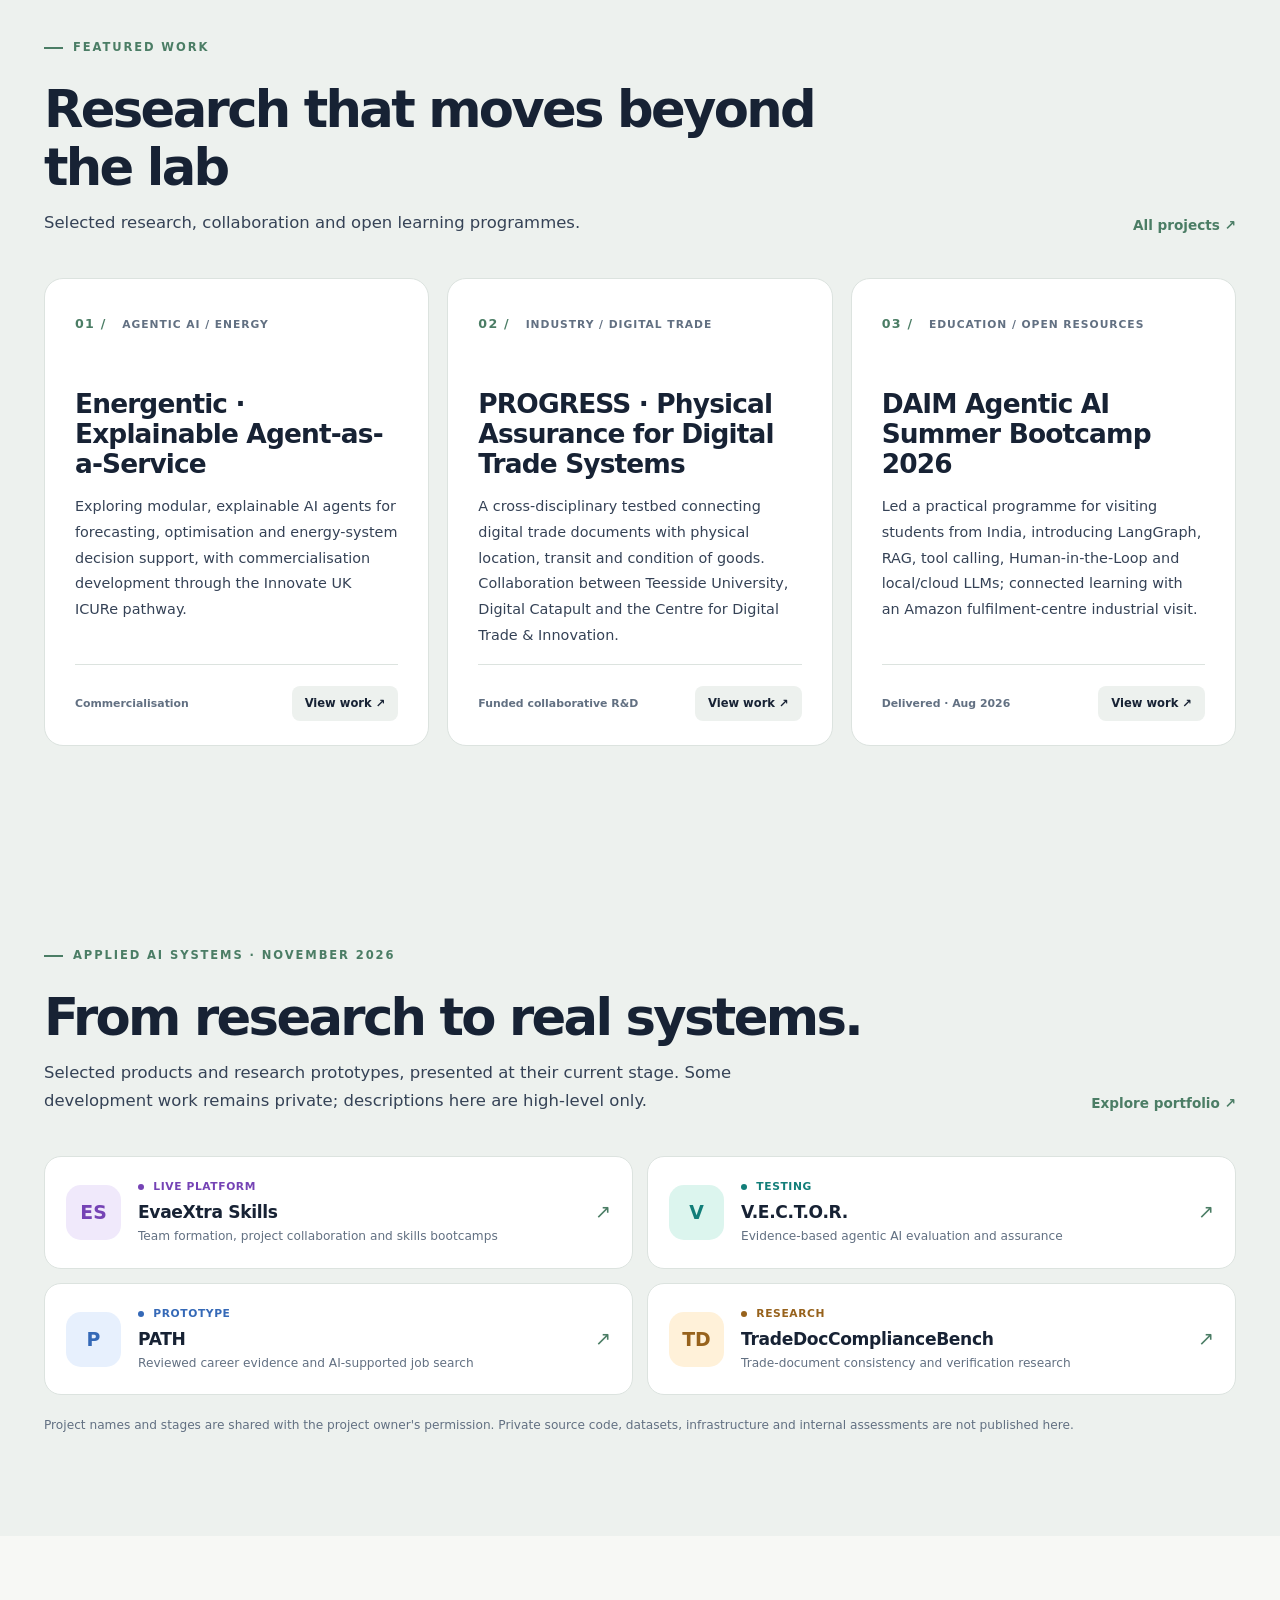
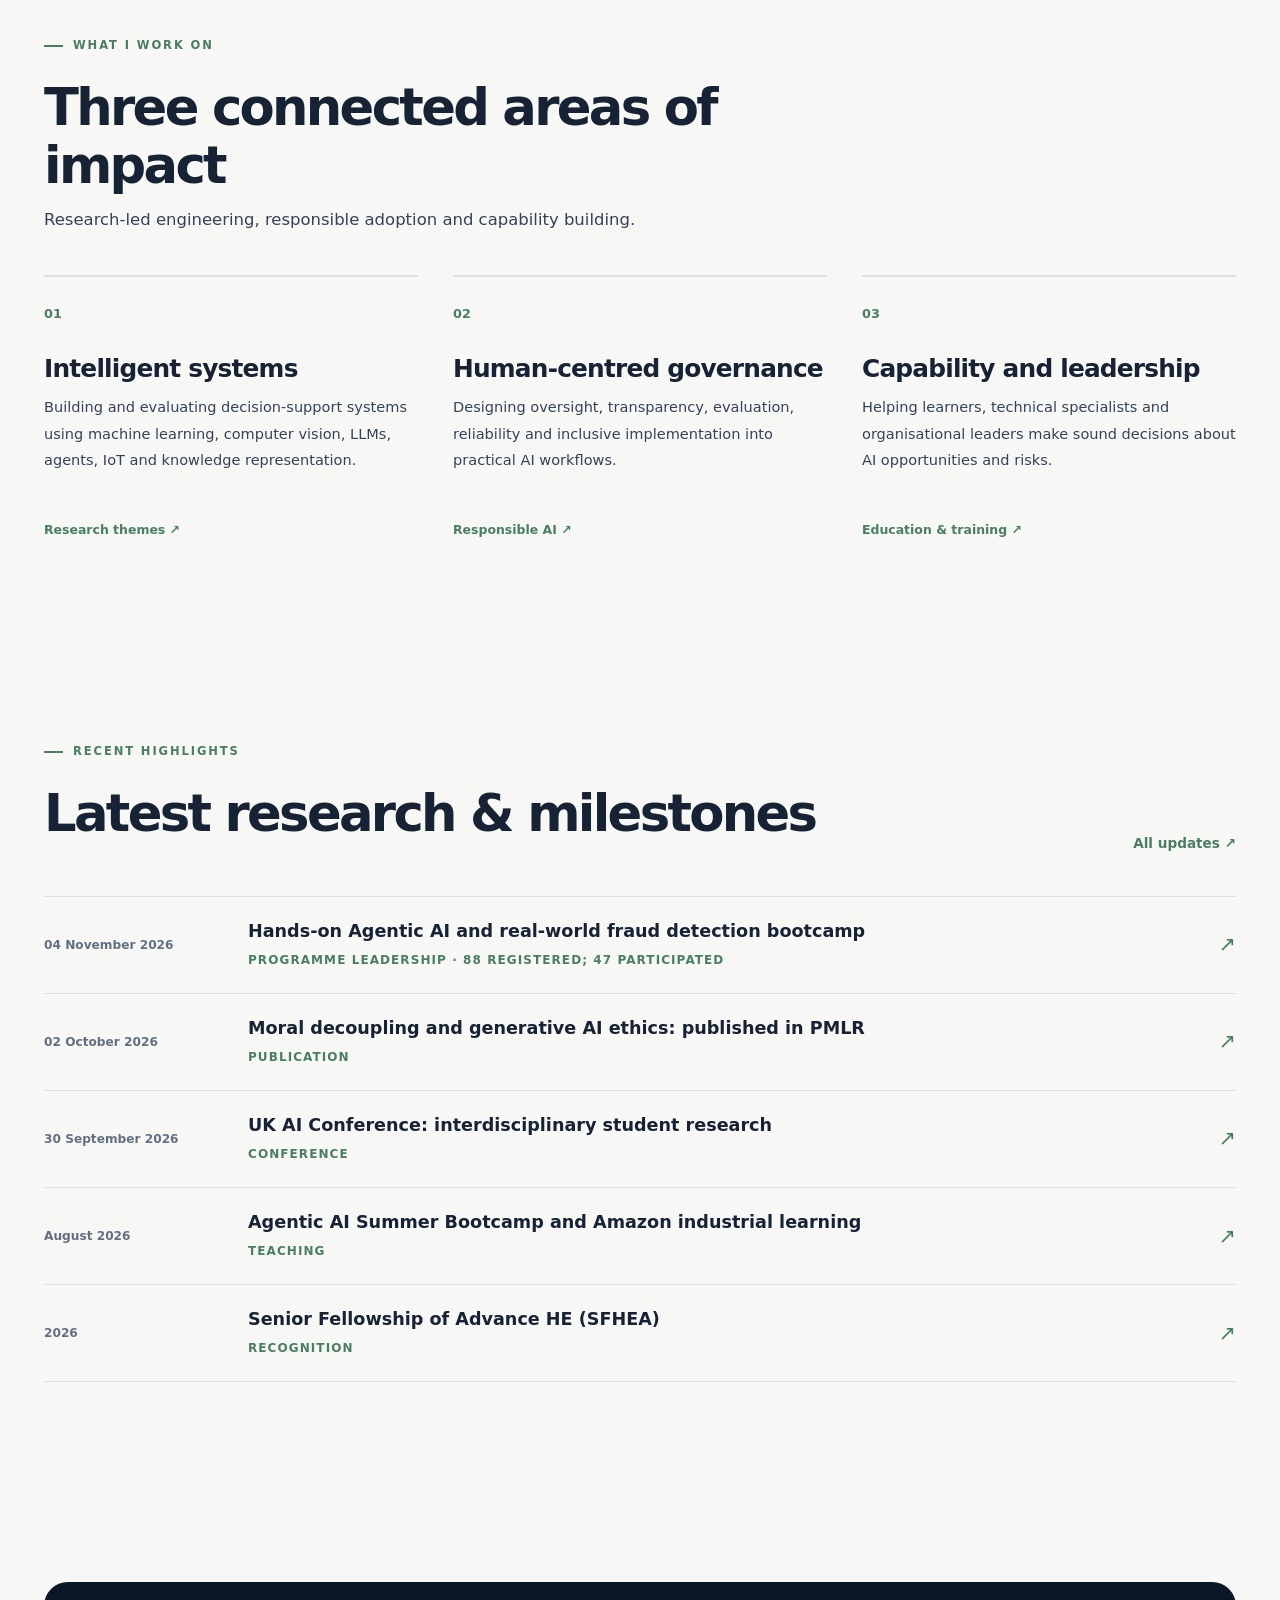
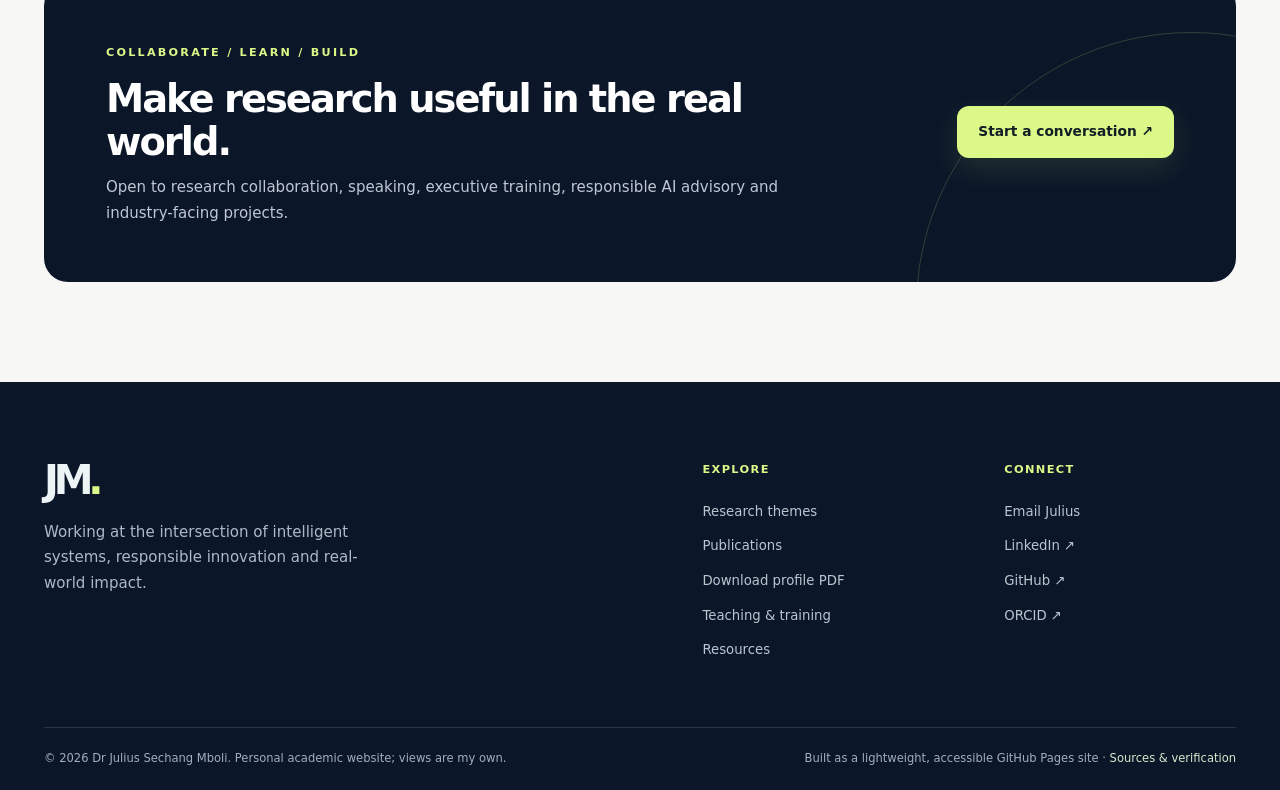
==== commit e486c42c: "major update" ====
--- a/index.html
+++ b/index.html
@@ -1,42 +1,56 @@
-<!doctype html>
-<html lang="en-GB" data-theme="light">
+<!DOCTYPE html>
+
+<html data-theme="light" lang="en-GB">
 <head>
-<meta charset="utf-8">
-<meta name="viewport" content="width=device-width, initial-scale=1">
-<meta name="theme-color" content="#0c1728">
-<meta name="description" content="AI academic, researcher and technical leader at the University of Hull. Working across agentic AI, responsible systems, IoT, circular economy, teaching and consultancy.">
-<meta name="author" content="Dr Julius Sechang Mboli">
-<meta name="referrer" content="strict-origin-when-cross-origin">
-<meta property="og:type" content="website">
-<meta property="og:site_name" content="Dr Julius Sechang Mboli">
-<meta property="og:title" content="Dr Julius Sechang Mboli | AI, Data Science &amp; Responsible Innovation">
-<meta property="og:description" content="AI academic, researcher and technical leader at the University of Hull. Working across agentic AI, responsible systems, IoT, circular economy, teaching and consultancy.">
-<meta property="og:url" content="https://jsmboli.github.io/">
-<meta property="og:image" content="https://jsmboli.github.io/assets/img/julius-mboli.jpg">
-<meta name="twitter:card" content="summary">
-<link rel="canonical" href="https://jsmboli.github.io/">
-<link rel="icon" type="image/png" href="favicon.png">
-<link rel="manifest" href="site.webmanifest">
-<link rel="stylesheet" href="assets/css/site.css">
+<meta charset="utf-8"/>
+<meta content="width=device-width, initial-scale=1" name="viewport"/>
+<meta content="#0c1728" name="theme-color"/>
+<meta content="Dr Julius Sechang Mboli: AI research, agentic systems and responsible innovation, applied AI portfolio, research supervision and academic–industry collaboration." name="description"/>
+<meta content="Dr Julius Sechang Mboli" name="author"/>
+<meta content="strict-origin-when-cross-origin" name="referrer"/>
+<meta content="website" property="og:type"/>
+<meta content="Dr Julius Sechang Mboli" property="og:site_name"/>
+<meta content="Dr Julius Sechang Mboli | AI, Data Science &amp; Responsible Innovation" property="og:title"/>
+<meta content="Dr Julius Sechang Mboli: AI research, agentic systems and responsible innovation, applied AI portfolio, research supervision and academic–industry collaboration." property="og:description"/>
+<meta content="https://jsmboli.github.io/" property="og:url"/>
+<meta content="https://jsmboli.github.io/assets/img/julius-mboli.jpg" property="og:image"/>
+<meta content="summary" name="twitter:card"/>
+<link href="https://jsmboli.github.io/" rel="canonical"/>
+<link href="favicon.png" rel="icon" type="image/png"/>
+<link href="site.webmanifest" rel="manifest"/>
+<link href="assets/css/site.css" rel="stylesheet"/>
 <title>Dr Julius Sechang Mboli | AI, Data Science &amp; Responsible Innovation</title>
 <script type="application/ld+json">{"@context": "https://schema.org", "@type": "Person", "name": "Dr Julius Sechang Mboli", "givenName": "Julius Sechang", "familyName": "Mboli", "url": "https://jsmboli.github.io/", "image": "https://jsmboli.github.io/assets/img/julius-mboli.jpg", "jobTitle": "Lecturer in AI and Data Science", "affiliation": {"@type": "CollegeOrUniversity", "name": "University of Hull", "url": "https://www.hull.ac.uk/"}, "sameAs": ["https://orcid.org/0000-0003-1708-3052", "https://scholar.google.com/citations?user=RyLQoU8AAAAJ&hl=en", "https://github.com/JSMboli", "https://www.linkedin.com/in/engr-julius-sechang-mboli/", "https://hull-repository.worktribe.com/person/4529393/julius-mboli"], "knowsAbout": ["Artificial Intelligence", "Agentic AI", "Responsible AI", "Circular Economy", "Internet of Things", "Data Science", "Machine Learning"]}</script>
-<script defer src="assets/js/site.js"></script>
+<script defer="" src="assets/js/site.js"></script>
 </head>
 <body data-page="index.html">
 <a class="skip-link" href="#main">Skip to content</a>
 <div class="site-shell">
 <header class="site-header" id="top">
- <div class="nav-wrap container">
-  <a href="index.html" class="brand" aria-label="Julius Mboli, home"><span class="brand-glyph">JM<span class="glyph-dot">.</span></span><span class="brand-type"><strong>Julius Mboli</strong><small>AI · Research · Leadership</small></span></a>
-  <nav class="desktop-nav" aria-label="Primary navigation">
-   <a href="index.html" aria-current="page">Home</a><a href="research.html" >Research</a><a href="publications.html" >Publications</a><a href="projects.html" >Projects</a><a href="teaching.html" >Teaching</a><a href="talks.html" >Engagement</a><a href="awards.html" >Recognition</a><a href="ResearchBlog.html" >Updates</a><a href="resources.html" >Resources</a>
-  </nav>
-  <div class="nav-tools"><button type="button" id="theme-toggle" class="icon-button" aria-label="Switch to dark mode" title="Toggle colour theme"><svg viewBox="0 0 24 24" aria-hidden="true"><path d="M20.2 15.5A8.8 8.8 0 0 1 8.5 3.8a8.8 8.8 0 1 0 11.7 11.7Z"/></svg></button><button type="button" id="menu-toggle" class="menu-button" aria-controls="mobile-menu" aria-expanded="false" aria-label="Open navigation"><span></span><span></span><span></span></button></div>
- </div>
- <nav class="mobile-nav container" id="mobile-menu" aria-label="Mobile navigation" hidden><a href="index.html" aria-current="page">Home <span aria-hidden="true">↗</span></a><a href="research.html" >Research <span aria-hidden="true">↗</span></a><a href="publications.html" >Publications <span aria-hidden="true">↗</span></a><a href="projects.html" >Projects <span aria-hidden="true">↗</span></a><a href="teaching.html" >Teaching <span aria-hidden="true">↗</span></a><a href="talks.html" >Engagement <span aria-hidden="true">↗</span></a><a href="awards.html" >Recognition <span aria-hidden="true">↗</span></a><a href="ResearchBlog.html" >Updates <span aria-hidden="true">↗</span></a><a href="resources.html" >Resources <span aria-hidden="true">↗</span></a></nav>
+<div class="nav-wrap container">
+<a aria-label="Julius Mboli, home" class="brand" href="index.html"><span class="brand-glyph">JM<span class="glyph-dot">.</span></span><span class="brand-type"><strong>Julius Mboli</strong><small>AI · Research · Leadership</small></span></a>
+<nav aria-label="Primary navigation" class="desktop-nav">
+<a aria-current="page" href="index.html">Home</a><a href="research.html">Research</a><a href="publications.html">Publications</a><a href="projects.html">Projects</a><a href="teaching.html">Teaching</a><a href="talks.html">Engagement</a><a href="awards.html">Recognition</a><a href="ResearchBlog.html">Updates</a><a href="resources.html">Resources</a>
+</nav>
+<div class="nav-tools"><button aria-label="Switch to dark mode" class="icon-button" id="theme-toggle" title="Toggle colour theme" type="button"><svg aria-hidden="true" viewbox="0 0 24 24"><path d="M20.2 15.5A8.8 8.8 0 0 1 8.5 3.8a8.8 8.8 0 1 0 11.7 11.7Z"></path></svg></button><button aria-controls="mobile-menu" aria-expanded="false" aria-label="Open navigation" class="menu-button" id="menu-toggle" type="button"><span></span><span></span><span></span></button></div>
+</div>
+<nav aria-label="Mobile navigation" class="mobile-nav container" hidden="" id="mobile-menu"><a aria-current="page" href="index.html">Home <span aria-hidden="true">↗</span></a><a href="research.html">Research <span aria-hidden="true">↗</span></a><a href="publications.html">Publications <span aria-hidden="true">↗</span></a><a href="projects.html">Projects <span aria-hidden="true">↗</span></a><a href="teaching.html">Teaching <span aria-hidden="true">↗</span></a><a href="talks.html">Engagement <span aria-hidden="true">↗</span></a><a href="awards.html">Recognition <span aria-hidden="true">↗</span></a><a href="ResearchBlog.html">Updates <span aria-hidden="true">↗</span></a><a href="resources.html">Resources <span aria-hidden="true">↗</span></a></nav>
 </header>
-<main id="main"><section class="hero grain"><div class="hero-aurora" aria-hidden="true"></div><div class="container hero-grid"><div class="hero-copy"><div class="eyebrow"><span class="eyebrow-line"></span>Artificial intelligence · Decision intelligence · Responsible innovation</div><div class="hero-state"><span class="pulse"></span> Lecturer, DAIM · University of Hull</div><h1>Researching intelligence.<br><span class="highlight-lime">Engineering impact.</span></h1><p class="hero-sub">I’m <strong>Dr Julius Sechang Mboli</strong>—an AI and data science academic working across agentic systems, responsible AI, the circular economy and industry-facing digital transformation. I connect research, software, leadership and practical education to solve meaningful problems.</p><div class="hero-actions"><a class="btn btn-lime" href="research.html">Explore my research <span aria-hidden="true">↗</span></a><a class="btn btn-outline-light" href="mailto:J.Mboli@hull.ac.uk">Discuss collaboration <span aria-hidden="true">↗</span></a></div><div class="hero-links"><a href="assets/Julius_Sechang_Mboli_Academic_Profile_2026.pdf" download>Download profile PDF ↓</a><a href="https://orcid.org/0000-0003-1708-3052" target="_blank" rel="noopener noreferrer">ORCID ↗</a><a href="https://scholar.google.com/citations?user=RyLQoU8AAAAJ&hl=en" target="_blank" rel="noopener noreferrer">Google Scholar ↗</a><a href="https://github.com/JSMboli" target="_blank" rel="noopener noreferrer">GitHub ↗</a></div></div><div class="hero-aside"><div class="portrait-card"><img src="assets/img/julius-mboli.jpg" width="320" height="320" alt="Portrait of Dr Julius Sechang Mboli" fetchpriority="high"><div class="portrait-caption"><div><strong>Julius Sechang Mboli</strong><span>PhD · SFHEA · MBA</span></div><span class="portrait-spark" aria-hidden="true">✳</span></div></div><div class="floating-note note-a"><span class="mini-spark">✳</span><span><strong>Responsible AI</strong><small>Human-led by design</small></span></div><div class="floating-note note-b"><span class="mini-spark">◈</span><span><strong>Agentic systems</strong><small>From ideas to practice</small></span></div></div></div><div class="hero-bottom container"><span>Research &amp; delivery across disciplines</span><div class="hero-discipline"><span>AI / ML</span><span>Agentic AI</span><span>Responsible AI</span><span>IoT</span><span>Circular economy</span></div><a href="#featured" aria-label="Explore featured work">↓</a></div></section><section class="metric-band" ><div class="container"><div class="metric-grid"><div><strong>2026</strong><span>Senior Fellowship<br>Advance HE</span></div><div><strong>2026</strong><span>Published AI ethics paper<br>UK AI Conference · PMLR</span></div><div><strong>7</strong><span>Graduate teaching assistants<br>mentored</span></div><div><strong>2023–25</strong><span>Innovate UK PROGRESS<br>Co-Investigator</span></div></div></div></section><section class="section-pad section-soft" id=featured><div class="container"><div class="section-heading"><div><div class="eyebrow"><span class="eyebrow-line"></span>Featured work</div><h2>Research that moves beyond the lab</h2><p>Selected research, collaboration and open learning programmes.</p></div><a href="projects.html" class="section-cta">All projects ↗</a></div><div class="feature-grid"><article class="feature-card"><div class="feature-num">01 / <span>Agentic AI / energy</span></div><h3>Energentic · Explainable Agent-as-a-Service</h3><p>Exploring modular, explainable AI agents for forecasting, optimisation and energy-system decision support, with commercialisation development through the Innovate UK ICURe pathway.</p><div class="feature-foot"><span>Commercialisation</span><a class="feature-arrow" href="https://www.energentic.ai/" target="_blank" rel="noopener noreferrer">View work<span aria-hidden="true"> ↗</span></a></div></article><article class="feature-card"><div class="feature-num">02 / <span>Industry / digital trade</span></div><h3>PROGRESS · Physical Assurance for Digital Trade Systems</h3><p>A cross-disciplinary testbed connecting digital trade documents with physical location, transit and condition of goods. Collaboration between Teesside University, Digital Catapult and the Centre for Digital Trade &amp; Innovation.</p><div class="feature-foot"><span>Funded collaborative R&amp;D</span><a class="feature-arrow" href="https://research.tees.ac.uk/en/projects/physical-assurance-for-digital-trade-systems-progress/" target="_blank" rel="noopener noreferrer">View work<span aria-hidden="true"> ↗</span></a></div></article><article class="feature-card"><div class="feature-num">03 / <span>Education / open resources</span></div><h3>DAIM Agentic AI Summer Bootcamp 2026</h3><p>Led a practical programme for visiting students from India, introducing LangGraph, RAG, tool calling, Human-in-the-Loop and local/cloud LLMs; connected learning with an Amazon fulfilment-centre industrial visit.</p><div class="feature-foot"><span>Delivered · Aug 2026</span><a class="feature-arrow" href="https://jsmboli.github.io/agentic-ai-bootcamp/" target="_blank" rel="noopener noreferrer">View work<span aria-hidden="true"> ↗</span></a></div></article></div></div></section><section class="section-pad" ><div class="container"><div class="section-heading"><div><div class="eyebrow"><span class="eyebrow-line"></span>What I work on</div><h2>Three connected areas of impact</h2><p>Research-led engineering, responsible adoption and capability building.</p></div></div><div class="focus-grid"><article><span class="focus-icon">01</span><h3>Intelligent systems</h3><p>Building and evaluating decision-support systems using machine learning, computer vision, LLMs, agents, IoT and knowledge representation.</p><a href="research.html">Research themes ↗</a></article><article><span class="focus-icon">02</span><h3>Human-centred governance</h3><p>Designing oversight, transparency, evaluation, reliability and inclusive implementation into practical AI workflows.</p><a href="research.html#responsible">Responsible AI ↗</a></article><article><span class="focus-icon">03</span><h3>Capability and leadership</h3><p>Helping learners, technical specialists and organisational leaders make sound decisions about AI opportunities and risks.</p><a href="teaching.html">Education & training ↗</a></article></div></div></section><section class="section-pad" ><div class="container"><div class="section-heading"><div><div class="eyebrow"><span class="eyebrow-line"></span>Recent highlights</div><h2>Latest research & milestones</h2></div><a href="ResearchBlog.html" class="section-cta">All updates ↗</a></div><div class="news-list"><a class="news-item" href="https://proceedings.mlr.press/v348/chimezie26a.html" target="_blank" rel="noopener noreferrer"><span class="news-date">02 October 2026</span><span class="news-main"><strong>Moral decoupling and generative AI ethics: published in PMLR</strong><span>Publication</span></span><span class="news-arrow" aria-hidden="true">↗</span></a><a class="news-item" href="https://uk.linkedin.com/company/daim-data-science-and-artificial-intelligence-university-of-hull" target="_blank" rel="noopener noreferrer"><span class="news-date">30 September 2026</span><span class="news-main"><strong>UK AI Conference: interdisciplinary student research</strong><span>Conference</span></span><span class="news-arrow" aria-hidden="true">↗</span></a><a class="news-item" href="https://jsmboli.github.io/agentic-ai-bootcamp/" target="_blank" rel="noopener noreferrer"><span class="news-date">August 2026</span><span class="news-main"><strong>Agentic AI Summer Bootcamp and Amazon industrial learning</strong><span>Teaching</span></span><span class="news-arrow" aria-hidden="true">↗</span></a><a class="news-item" href="https://hull-repository.worktribe.com/person/4529393/julius-mboli" target="_blank" rel="noopener noreferrer"><span class="news-date">2026</span><span class="news-main"><strong>Senior Fellowship of Advance HE (SFHEA)</strong><span>Recognition</span></span><span class="news-arrow" aria-hidden="true">↗</span></a></div></div></section><section class="section-pad" ><div class="container"><div class="collab-callout"><div><span class="light-eyebrow">Collaborate / Learn / Build</span><h2>Make research useful in the real world.</h2><p>Open to research collaboration, speaking, executive training, responsible AI advisory and industry-facing projects.</p></div><div><a class="btn btn-lime" href="mailto:J.Mboli@hull.ac.uk?subject=Research%20and%20AI%20collaboration">Start a conversation ↗</a></div></div></div></section></main>
-<footer class="footer"><div class="container footer-top"><div><div class="footer-mark">JM<span>.</span></div><p>Working at the intersection of intelligent systems, responsible innovation and real-world impact.</p></div><div><span class="footer-title">Explore</span><a href="research.html">Research themes</a><a href="publications.html">Publications</a><a href="assets/Julius_Sechang_Mboli_Academic_Profile_2026.pdf" download>Download profile PDF</a><a href="teaching.html">Teaching & training</a><a href="resources.html">Resources</a></div><div><span class="footer-title">Connect</span><a href="mailto:J.Mboli@hull.ac.uk">Email Julius</a><a href="https://www.linkedin.com/in/engr-julius-sechang-mboli/" target="_blank" rel="noopener noreferrer">LinkedIn ↗</a><a href="https://github.com/JSMboli" target="_blank" rel="noopener noreferrer">GitHub ↗</a><a href="https://orcid.org/0000-0003-1708-3052" target="_blank" rel="noopener noreferrer">ORCID ↗</a></div></div><div class="container footer-bottom"><small>© <span id="copyright-year">2026</span> Dr Julius Sechang Mboli. Personal academic website; views are my own.</small><small>Built as a lightweight, accessible GitHub Pages site · <a href="sources.html">Sources & verification</a></small></div></footer>
+<main id="main"><section class="hero grain"><div aria-hidden="true" class="hero-aurora"></div><div class="container hero-grid"><div class="hero-copy"><div class="eyebrow"><span class="eyebrow-line"></span>Artificial intelligence · Decision intelligence · Responsible innovation</div><div class="hero-state"><span class="pulse"></span> Lecturer, DAIM · University of Hull</div><h1>Researching intelligence.<br/><span class="highlight-lime">Engineering impact.</span></h1><p class="hero-sub">I’m Dr Julius Sechang Mboli—an AI and data science academic, researcher and applied-systems developer working across agentic AI, trustworthy evaluation, data science, circular economy and industry-facing transformation. I connect scholarship, secure software, education and practical leadership to deliver useful, human-centred technology.</p><div class="hero-actions"><a class="btn btn-lime" href="research.html">Explore my research <span aria-hidden="true">↗</span></a><a class="btn btn-outline-light" href="mailto:J.Mboli@hull.ac.uk">Discuss collaboration <span aria-hidden="true">↗</span></a></div><div class="hero-links"><a download="" href="assets/Julius_Sechang_Mboli_Academic_Profile_2026.pdf">Download profile PDF ↓</a><a href="https://orcid.org/0000-0003-1708-3052" rel="noopener noreferrer" target="_blank">ORCID ↗</a><a href="https://scholar.google.com/citations?user=RyLQoU8AAAAJ&amp;hl=en" rel="noopener noreferrer" target="_blank">Google Scholar ↗</a><a href="https://github.com/JSMboli" rel="noopener noreferrer" target="_blank">GitHub ↗</a></div></div><div class="hero-aside"><div class="portrait-card"><img alt="Portrait of Dr Julius Sechang Mboli" fetchpriority="high" height="320" src="assets/img/julius-mboli.jpg" width="320"/><div class="portrait-caption"><div><strong>Julius Sechang Mboli</strong><span>PhD · SFHEA · MBA</span></div><span aria-hidden="true" class="portrait-spark">✳</span></div></div><div class="floating-note note-a"><span class="mini-spark">✳</span><span><strong>Responsible AI</strong><small>Human-led by design</small></span></div><div class="floating-note note-b"><span class="mini-spark">◈</span><span><strong>Agentic systems</strong><small>From ideas to practice</small></span></div></div></div><div class="hero-bottom container"><span>Research &amp; delivery across disciplines</span><div class="hero-discipline"><span>AI / ML</span><span>Agentic AI</span><span>Responsible AI</span><span>IoT</span><span>Circular economy</span></div><a aria-label="Explore featured work" href="#featured">↓</a></div></section><section class="metric-band"><div class="container"><div class="metric-grid"><div><strong>2026</strong><span>Senior Fellowship<br/>Advance HE</span></div><div><strong>2026</strong><span>Published AI ethics paper<br/>UK AI Conference · PMLR</span></div><div><strong>7</strong><span>Graduate teaching assistants<br/>mentored</span></div><div><strong>2023–25</strong><span>Innovate UK PROGRESS<br/>Co-Investigator</span></div></div></div></section><section aria-labelledby="supervision-home-heading" class="supervision-band"><div class="container">
+<div class="supervision-band-head"><div><span class="mini-label">Teaching, supervision &amp; knowledge exchange</span><h2 id="supervision-home-heading">Impact through people and projects.</h2></div><a class="text-link" href="teaching.html#supervision">Explore supervision ↗</a></div>
+<div class="supervision-numbers" role="list"><div role="listitem"><strong>8+</strong><span>Research students supervised</span></div><div role="listitem"><strong>80+</strong><span>MSc projects supervised</span></div><div role="listitem"><strong>7+</strong><span>Industrial projects supervised</span></div><div role="listitem"><strong>7</strong><span>Graduate teaching assistants mentored</span></div></div>
+<p class="supervision-band-foot">Includes reciprocal academic–industry mentoring, connecting specialist academic methods with industry practice.</p>
+</div></section><section class="section-pad section-soft" id="featured"><div class="container"><div class="section-heading"><div><div class="eyebrow"><span class="eyebrow-line"></span>Featured work</div><h2>Research that moves beyond the lab</h2><p>Selected research, collaboration and open learning programmes.</p></div><a class="section-cta" href="projects.html">All projects ↗</a></div><div class="feature-grid"><article class="feature-card"><div class="feature-num">01 / <span>Agentic AI / energy</span></div><h3>Energentic · Explainable Agent-as-a-Service</h3><p>Exploring modular, explainable AI agents for forecasting, optimisation and energy-system decision support, with commercialisation development through the Innovate UK ICURe pathway.</p><div class="feature-foot"><span>Commercialisation</span><a class="feature-arrow" href="https://www.energentic.ai/" rel="noopener noreferrer" target="_blank">View work<span aria-hidden="true"> ↗</span></a></div></article><article class="feature-card"><div class="feature-num">02 / <span>Industry / digital trade</span></div><h3>PROGRESS · Physical Assurance for Digital Trade Systems</h3><p>A cross-disciplinary testbed connecting digital trade documents with physical location, transit and condition of goods. Collaboration between Teesside University, Digital Catapult and the Centre for Digital Trade &amp; Innovation.</p><div class="feature-foot"><span>Funded collaborative R&amp;D</span><a class="feature-arrow" href="https://research.tees.ac.uk/en/projects/physical-assurance-for-digital-trade-systems-progress/" rel="noopener noreferrer" target="_blank">View work<span aria-hidden="true"> ↗</span></a></div></article><article class="feature-card"><div class="feature-num">03 / <span>Education / open resources</span></div><h3>DAIM Agentic AI Summer Bootcamp 2026</h3><p>Led a practical programme for visiting students from India, introducing LangGraph, RAG, tool calling, Human-in-the-Loop and local/cloud LLMs; connected learning with an Amazon fulfilment-centre industrial visit.</p><div class="feature-foot"><span>Delivered · Aug 2026</span><a class="feature-arrow" href="https://jsmboli.github.io/agentic-ai-bootcamp/" rel="noopener noreferrer" target="_blank">View work<span aria-hidden="true"> ↗</span></a></div></article></div></div></section><section aria-labelledby="applied-work-heading" class="section-pad section-soft" id="applied-work"><div class="container">
+<div class="section-heading"><div><div class="eyebrow"><span class="eyebrow-line"></span>Applied AI systems · November 2026</div><h2 id="applied-work-heading">From research to real systems.</h2><p>Selected products and research prototypes, presented at their current stage. Some development work remains private; descriptions here are high-level only.</p></div><a class="section-cta" href="projects.html#applied-ai">Explore portfolio ↗</a></div>
+<div class="portfolio-strip">
+<a class="portfolio-teaser accent-purple" href="projects.html#skills"><span aria-hidden="true" class="teaser-mark">ES</span><span class="teaser-body"><span class="teaser-state"><i aria-hidden="true"></i> Live platform</span><strong>EvaeXtra Skills</strong><small>Team formation, project collaboration and skills bootcamps</small></span><span aria-hidden="true" class="teaser-arrow">↗</span></a>
+<a class="portfolio-teaser accent-teal" href="projects.html#vector"><span aria-hidden="true" class="teaser-mark">V</span><span class="teaser-body"><span class="teaser-state"><i aria-hidden="true"></i> Testing</span><strong>V.E.C.T.O.R.</strong><small>Evidence-based agentic AI evaluation and assurance</small></span><span aria-hidden="true" class="teaser-arrow">↗</span></a>
+<a class="portfolio-teaser accent-blue" href="projects.html#path"><span aria-hidden="true" class="teaser-mark">P</span><span class="teaser-body"><span class="teaser-state"><i aria-hidden="true"></i> Prototype</span><strong>PATH</strong><small>Reviewed career evidence and AI-supported job search</small></span><span aria-hidden="true" class="teaser-arrow">↗</span></a>
+<a class="portfolio-teaser accent-amber" href="projects.html#tradebench"><span aria-hidden="true" class="teaser-mark">TD</span><span class="teaser-body"><span class="teaser-state"><i aria-hidden="true"></i> Research</span><strong>TradeDocComplianceBench</strong><small>Trade-document consistency and verification research</small></span><span aria-hidden="true" class="teaser-arrow">↗</span></a>
 </div>
-<a class="back-top" href="#top" aria-label="Return to top">↑</a>
+<p class="subtle-footnote">Project names and stages are shared with the project owner's permission. Private source code, datasets, infrastructure and internal assessments are not published here.</p>
+</div></section><section class="section-pad"><div class="container"><div class="section-heading"><div><div class="eyebrow"><span class="eyebrow-line"></span>What I work on</div><h2>Three connected areas of impact</h2><p>Research-led engineering, responsible adoption and capability building.</p></div></div><div class="focus-grid"><article><span class="focus-icon">01</span><h3>Intelligent systems</h3><p>Building and evaluating decision-support systems using machine learning, computer vision, LLMs, agents, IoT and knowledge representation.</p><a href="research.html">Research themes ↗</a></article><article><span class="focus-icon">02</span><h3>Human-centred governance</h3><p>Designing oversight, transparency, evaluation, reliability and inclusive implementation into practical AI workflows.</p><a href="research.html#responsible">Responsible AI ↗</a></article><article><span class="focus-icon">03</span><h3>Capability and leadership</h3><p>Helping learners, technical specialists and organisational leaders make sound decisions about AI opportunities and risks.</p><a href="teaching.html">Education &amp; training ↗</a></article></div></div></section><section class="section-pad"><div class="container"><div class="section-heading"><div><div class="eyebrow"><span class="eyebrow-line"></span>Recent highlights</div><h2>Latest research &amp; milestones</h2></div><a class="section-cta" href="ResearchBlog.html">All updates ↗</a></div><div class="news-list"><a class="news-item" href="ResearchBlog.html#fraud-bootcamp"><span class="news-date">04 November 2026</span><span class="news-main"><strong>Hands-on Agentic AI and real-world fraud detection bootcamp</strong><span>Programme leadership · 88 registered; 47 participated</span></span><span aria-hidden="true" class="news-arrow">↗</span></a><a class="news-item" href="https://proceedings.mlr.press/v348/chimezie26a.html" rel="noopener noreferrer" target="_blank"><span class="news-date">02 October 2026</span><span class="news-main"><strong>Moral decoupling and generative AI ethics: published in PMLR</strong><span>Publication</span></span><span aria-hidden="true" class="news-arrow">↗</span></a><a class="news-item" href="https://uk.linkedin.com/company/daim-data-science-and-artificial-intelligence-university-of-hull" rel="noopener noreferrer" target="_blank"><span class="news-date">30 September 2026</span><span class="news-main"><strong>UK AI Conference: interdisciplinary student research</strong><span>Conference</span></span><span aria-hidden="true" class="news-arrow">↗</span></a><a class="news-item" href="https://jsmboli.github.io/agentic-ai-bootcamp/" rel="noopener noreferrer" target="_blank"><span class="news-date">August 2026</span><span class="news-main"><strong>Agentic AI Summer Bootcamp and Amazon industrial learning</strong><span>Teaching</span></span><span aria-hidden="true" class="news-arrow">↗</span></a><a class="news-item" href="https://hull-repository.worktribe.com/person/4529393/julius-mboli" rel="noopener noreferrer" target="_blank"><span class="news-date">2026</span><span class="news-main"><strong>Senior Fellowship of Advance HE (SFHEA)</strong><span>Recognition</span></span><span aria-hidden="true" class="news-arrow">↗</span></a></div></div></section><section class="section-pad"><div class="container"><div class="collab-callout"><div><span class="light-eyebrow">Collaborate / Learn / Build</span><h2>Make research useful in the real world.</h2><p>Open to research collaboration, speaking, executive training, responsible AI advisory and industry-facing projects.</p></div><div><a class="btn btn-lime" href="mailto:J.Mboli@hull.ac.uk?subject=Research%20and%20AI%20collaboration">Start a conversation ↗</a></div></div></div></section></main>
+<footer class="footer"><div class="container footer-top"><div><div class="footer-mark">JM<span>.</span></div><p>Working at the intersection of intelligent systems, responsible innovation and real-world impact.</p></div><div><span class="footer-title">Explore</span><a href="research.html">Research themes</a><a href="publications.html">Publications</a><a download="" href="assets/Julius_Sechang_Mboli_Academic_Profile_2026.pdf">Download profile PDF</a><a href="teaching.html">Teaching &amp; training</a><a href="resources.html">Resources</a></div><div><span class="footer-title">Connect</span><a href="mailto:J.Mboli@hull.ac.uk">Email Julius</a><a href="https://www.linkedin.com/in/engr-julius-sechang-mboli/" rel="noopener noreferrer" target="_blank">LinkedIn ↗</a><a href="https://github.com/JSMboli" rel="noopener noreferrer" target="_blank">GitHub ↗</a><a href="https://orcid.org/0000-0003-1708-3052" rel="noopener noreferrer" target="_blank">ORCID ↗</a></div></div><div class="container footer-bottom"><small>© <span id="copyright-year">2026</span> Dr Julius Sechang Mboli. Personal academic website; views are my own.</small><small>Built as a lightweight, accessible GitHub Pages site · <a href="sources.html">Sources &amp; verification</a></small></div></footer>
+</div>
+<a aria-label="Return to top" class="back-top" href="#top">↑</a>
 </body></html>
--- a/assets/css/site.css
+++ b/assets/css/site.css
@@ -57,3 +57,21 @@
 [hidden],.publication[hidden]{display:none!important}
 .profile-download{display:flex;align-items:center;justify-content:space-between;gap:35px;background:var(--navy);color:#fff;padding:35px 40px;border-radius:20px}.profile-download h2{font-size:2rem;margin-bottom:8px}.profile-download p{color:#bccbd4;max-width:530px;margin-bottom:0}.profile-download .btn{white-space:nowrap}
 @media(max-width:780px){.profile-download{flex-direction:column;align-items:start;padding:27px}}
+
+
+/* November 2026: public-facing applied AI portfolio and research supervision. */
+.supervision-band{background:var(--surface);border-bottom:1px solid var(--border);padding:37px 0 39px}.supervision-band-head{display:flex;align-items:end;justify-content:space-between;gap:22px;margin-bottom:26px}.supervision-band-head h2{font-size:clamp(1.48rem,2.4vw,2.2rem);margin:6px 0 0}.mini-label{color:var(--accent);font-size:.7rem;text-transform:uppercase;letter-spacing:.15em;font-weight:850}.supervision-numbers{display:grid;grid-template-columns:repeat(4,minmax(0,1fr));gap:12px}.supervision-numbers>div{border:1px solid var(--border);background:var(--bg);border-radius:14px;padding:21px 19px}.supervision-numbers strong{display:block;font-size:clamp(1.85rem,3vw,2.7rem);line-height:1.05;letter-spacing:-.065em;color:var(--ink)}.supervision-numbers span{display:block;font-size:.79rem;color:var(--muted);line-height:1.5;margin-top:11px}.supervision-band-foot{font-size:.78rem;color:var(--muted);margin:16px 0 0}
+.portfolio-strip{display:grid;grid-template-columns:repeat(2,minmax(0,1fr));gap:14px}.portfolio-teaser{border:1px solid var(--border);background:var(--surface);padding:21px;border-radius:17px;display:flex;gap:17px;align-items:center;transition:transform .2s,box-shadow .2s,border-color .2s;min-width:0}.portfolio-teaser:hover{transform:translateY(-3px);box-shadow:var(--shadow);border-color:var(--accent)}.teaser-mark{width:55px;height:55px;border-radius:15px;display:grid;place-items:center;color:var(--product-color);background:var(--product-wash);font-size:1.18rem;font-weight:900;flex:none}.teaser-body{display:flex;flex-direction:column;min-width:0}.teaser-body strong{font-size:1.07rem;line-height:1.3;letter-spacing:-.02em}.teaser-body small{font-size:.76rem;line-height:1.6;color:var(--muted);margin-top:4px}.teaser-state{color:var(--product-color);font-size:.67rem;font-weight:850;letter-spacing:.055em;margin-bottom:5px;text-transform:uppercase}.teaser-state i{display:inline-block;background:currentColor;width:6px;height:6px;border-radius:50%;margin-right:5px;vertical-align:middle}.teaser-arrow{margin-left:auto;font-size:1.2rem;color:var(--accent);align-self:center}.subtle-footnote{font-size:.76rem;color:var(--muted);margin:20px 0 0;line-height:1.7}
+.accent-purple{--product-color:#7543b5;--product-wash:#f0e9fb;--product-glow:rgba(117,67,181,.13)}.accent-teal{--product-color:#127e79;--product-wash:#dcf5ee;--product-glow:rgba(18,126,121,.13)}.accent-blue{--product-color:#3569b7;--product-wash:#e7f0fd;--product-glow:rgba(53,105,183,.14)}.accent-amber{--product-color:#97621c;--product-wash:#fff1d9;--product-glow:rgba(151,98,28,.13)}
+.maturity-legend{display:flex;flex-wrap:wrap;gap:12px 24px;margin-bottom:26px;color:var(--muted);font-size:.76rem}.maturity-legend span{display:inline-flex;align-items:center;gap:8px}.legend-dot{height:8px;width:8px;border-radius:50%;background:var(--muted);display:inline-block}.legend-dot.live{background:#299366}.legend-dot.testing{background:#119c9c}.legend-dot.prototype{background:#517cc8}.legend-dot.research{background:#c28c34}
+.applied-grid{display:grid;grid-template-columns:repeat(2,minmax(0,1fr));gap:22px}.applied-card{border:1px solid var(--border);background:var(--surface);border-radius:23px;overflow:hidden;display:flex;flex-direction:column;min-width:0;scroll-margin-top:112px}.applied-visual{height:205px;background:linear-gradient(135deg,var(--product-wash),var(--bg));border-bottom:1px solid var(--border);position:relative;overflow:hidden;color:var(--product-color)}.applied-content{padding:28px 31px 31px;display:flex;flex-direction:column;flex:1}.applied-top{display:flex;align-items:center;justify-content:space-between;gap:10px;flex-wrap:wrap;margin-bottom:14px}.applied-category{font-size:.68rem;text-transform:uppercase;letter-spacing:.075em;font-weight:900;color:var(--product-color)}.stage-pill{display:inline-flex;align-items:center;gap:7px;padding:6px 10px;font-weight:800;font-size:.69rem;border:1px solid var(--border);border-radius:999px;color:var(--ink-2);background:var(--bg)}.stage-pill i{width:7px;height:7px;border-radius:50%;background:#64768a}.stage-live i{background:#299366}.stage-testing i{background:#119c9c}.stage-prototype i{background:#517cc8}.stage-research i{background:#c28c34}.applied-card h3{font-size:1.75rem;line-height:1.15;overflow-wrap:anywhere;margin:0 0 11px}.applied-subtitle{font-weight:800;color:var(--ink);font-size:.92rem;margin:0 0 12px}.applied-content>p:not(.applied-subtitle){font-size:.89rem;line-height:1.75;margin-bottom:21px}.applied-tags{display:flex;gap:7px;flex-wrap:wrap;margin-top:auto}.applied-tags span{border:1px solid var(--border);border-radius:7px;font-size:.69rem;color:var(--muted);padding:4px 9px;background:var(--bg)}.applied-actions{display:flex;flex-wrap:wrap;align-items:center;gap:15px;margin-top:23px;padding-top:20px;border-top:1px solid var(--border)}.btn-dark{background:var(--navy);color:#fff;min-height:42px;padding:10px 17px;gap:10px}.btn-dark:hover{background:#183a42}.private-note{font-size:.71rem;color:var(--muted);font-weight:600}.portfolio-note{border-left:3px solid var(--accent);margin-top:27px;padding:13px 19px;background:var(--surface);border-radius:0 12px 12px 0;color:var(--ink-2);font-size:.79rem;line-height:1.75}.portfolio-note strong{color:var(--ink)}
+.visual-rail{position:absolute;left:21%;top:15px;width:50px;height:175px;border-radius:12px;background:#fff;box-shadow:0 15px 28px var(--product-glow);display:flex;align-items:center;flex-direction:column;padding:15px 10px;gap:18px}.visual-rail b{display:grid;place-items:center;width:30px;height:30px;border-radius:10px;background:#6c38ac;color:white;font-size:1.25rem}.visual-rail i{display:block;height:6px;width:17px;border-radius:3px;background:#d8caee}.visual-main{position:absolute;left:calc(21% + 59px);top:15px;width:56%;height:175px;border-radius:13px;background:#fff;box-shadow:0 15px 28px var(--product-glow);padding:21px}.visual-kicker{font-size:.53rem;letter-spacing:.16em;font-weight:800}.visual-bars{margin:14px 0;display:grid;gap:8px}.visual-bars i{display:block;background:#d6c7e6;border-radius:4px;height:7px}.visual-bars i:nth-child(2){width:59%;background:#e9e1f2}.visual-minicards{display:flex;gap:9px}.visual-minicards i{display:block;width:25%;height:42px;border-radius:7px;background:#f4edfc;border:1px solid #e4daf1}.visual-orb{position:absolute;width:63px;height:63px;right:11%;bottom:10px;border-radius:50%;background:rgba(117,67,181,.2);filter:blur(7px)}
+.visual-vector{background:radial-gradient(circle at 50% 50%,#204b4d,#11242e 75%)}.visual-orbit{position:absolute;border:1px solid rgba(116,221,204,.33);border-radius:50%;left:50%;top:50%;transform:translate(-50%,-50%)}.orbit-outer{width:245px;height:245px}.orbit-inner{width:165px;height:165px}.visual-shield{position:absolute;top:50%;left:50%;transform:translate(-50%,-50%) rotate(-6deg);width:85px;height:85px;border-radius:24px;background:rgba(103,218,196,.13);border:1px solid rgba(103,218,196,.4);display:grid;place-items:center;font-size:2.65rem;color:#95f1db}.visual-node{position:absolute;width:33px;height:33px;border:1px solid rgba(103,218,196,.4);background:#183b43;border-radius:10px}.node-a{left:27%;top:24px}.node-b{right:25%;top:73px}.node-c{left:25%;bottom:25px}.visual-legend,.path-caption,.trade-caption{position:absolute;bottom:10px;left:0;right:0;text-align:center;font-size:.59rem;letter-spacing:.22em;font-weight:850}.visual-legend{color:#8ed9c5}
+.visual-path{display:flex;align-items:center;justify-content:center;gap:10px;padding:0 35px}.path-step{position:relative;background:white;width:88px;height:83px;border:1px solid #c9daf3;border-radius:15px;display:flex;flex-direction:column;align-items:center;justify-content:center;box-shadow:0 14px 28px var(--product-glow)}.path-step b{font-size:1.45rem}.path-step i{height:5px;width:33px;background:#aec7ed;border-radius:4px;display:block;margin-top:10px}.path-join{height:2px;width:19px;background:#89afe4;flex:none}.path-caption{color:#4872aa}
+.visual-trade{background:radial-gradient(circle at 65% 40%,#fff8e9,#f6e7cc)}.trade-doc{position:absolute;width:150px;height:160px;border:1px solid #ddcaa6;border-radius:11px;top:25px;background:#fff;box-shadow:0 17px 30px var(--product-glow);padding:23px 16px}.trade-doc.doc-one{left:calc(50% - 105px);transform:rotate(-10deg)}.trade-doc.doc-two{left:calc(50% - 35px);top:20px;transform:rotate(9deg)}.trade-doc span{display:block;width:45px;height:12px;background:#deb579;border-radius:3px;margin-bottom:16px}.trade-doc i{display:block;height:5px;background:#e3dccd;margin:10px 0;border-radius:3px}.trade-doc i:nth-of-type(2){width:73%}.trade-check{position:absolute;left:calc(50% + 75px);top:110px;width:48px;height:48px;border-radius:50%;background:#e7f6ec;border:3px solid #fff;display:grid;place-items:center;box-shadow:0 5px 15px rgba(0,0,0,.1);color:#27815c;font-weight:900;font-size:1.6rem}.trade-caption{color:#926624}
+.mentor-grid{display:grid;grid-template-columns:repeat(3,minmax(0,1fr));gap:17px}.mentor-grid article{padding:28px;border:1px solid var(--border);background:var(--surface);border-radius:18px}.mentor-grid strong{font-size:clamp(2.1rem,4.3vw,3.2rem);line-height:1;color:var(--accent);letter-spacing:-.07em}.mentor-grid h3{font-size:1.24rem;margin:16px 0 9px}.mentor-grid p{font-size:.83rem;margin:0;line-height:1.8}.mentorship-bridge{display:flex;gap:22px;align-items:center;background:var(--navy);border-radius:20px;padding:30px 36px;color:white;margin-top:22px}.bridge-icon{flex:none;display:grid;place-items:center;width:68px;height:68px;border:1px solid rgba(255,255,255,.2);border-radius:17px;color:var(--lime);font-size:2rem}.mentorship-bridge h3{margin:0 0 10px;color:#fff}.mentorship-bridge p{color:#c5d7dc;font-size:.88rem;line-height:1.8;margin:0}.news-addition-note{font-size:.83rem;color:var(--muted)}.news-addition-note a{font-weight:800;color:var(--accent)}.source-notes{max-width:900px}.source-notes p{line-height:1.85}.topic-note{font-size:.84rem;color:var(--muted)}
+@media(max-width:1050px){.applied-content{padding:25px 23px}.applied-visual{height:180px}.visual-rail,.visual-main{transform:scale(.9);transform-origin:top left}}
+@media(max-width:780px){.supervision-band-head{align-items:flex-start;flex-direction:column}.supervision-numbers{grid-template-columns:repeat(2,minmax(0,1fr))}.applied-grid{grid-template-columns:1fr}.portfolio-strip{grid-template-columns:1fr}.mentor-grid{grid-template-columns:1fr}.mentorship-bridge{flex-direction:column;align-items:flex-start}.applied-card h3{font-size:1.6rem}}
+@media(max-width:480px){.supervision-numbers{gap:8px}.supervision-numbers>div{padding:16px 14px}.supervision-numbers strong{font-size:2.1rem}.applied-content{padding:21px}.maturity-legend{gap:10px 14px}.portfolio-teaser{padding:16px;gap:12px}.teaser-mark{width:43px;height:43px;font-size:.95rem}.applied-visual{height:170px}.visual-rail{left:12%}.visual-main{left:calc(12% + 59px);width:65%}.mentorship-bridge{padding:24px}}
+@media(prefers-reduced-motion:reduce){.portfolio-teaser{transition:none}}
+@media print{.applied-card,.mentor-grid article,.supervision-numbers>div{break-inside:avoid}.applied-visual{display:none}.mentorship-bridge{background:#eee;color:#111}.mentorship-bridge p{color:#111}}
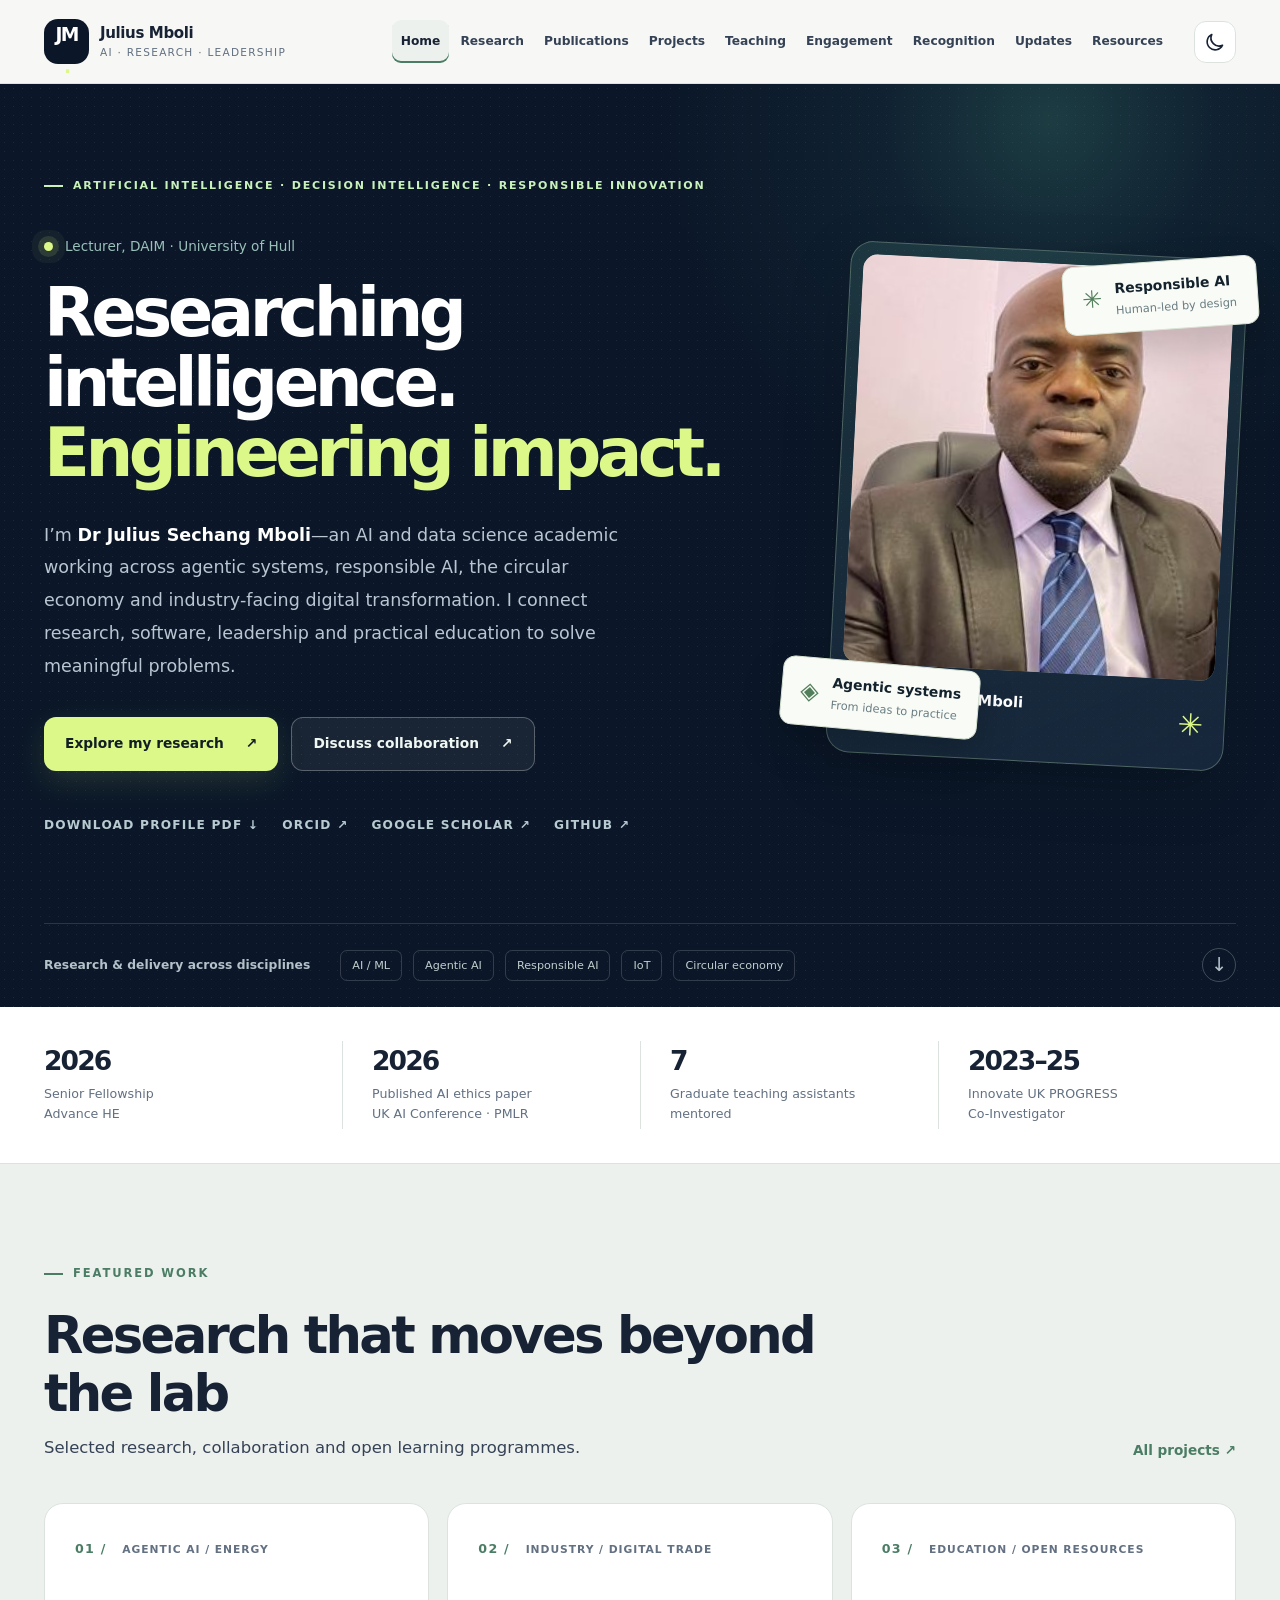
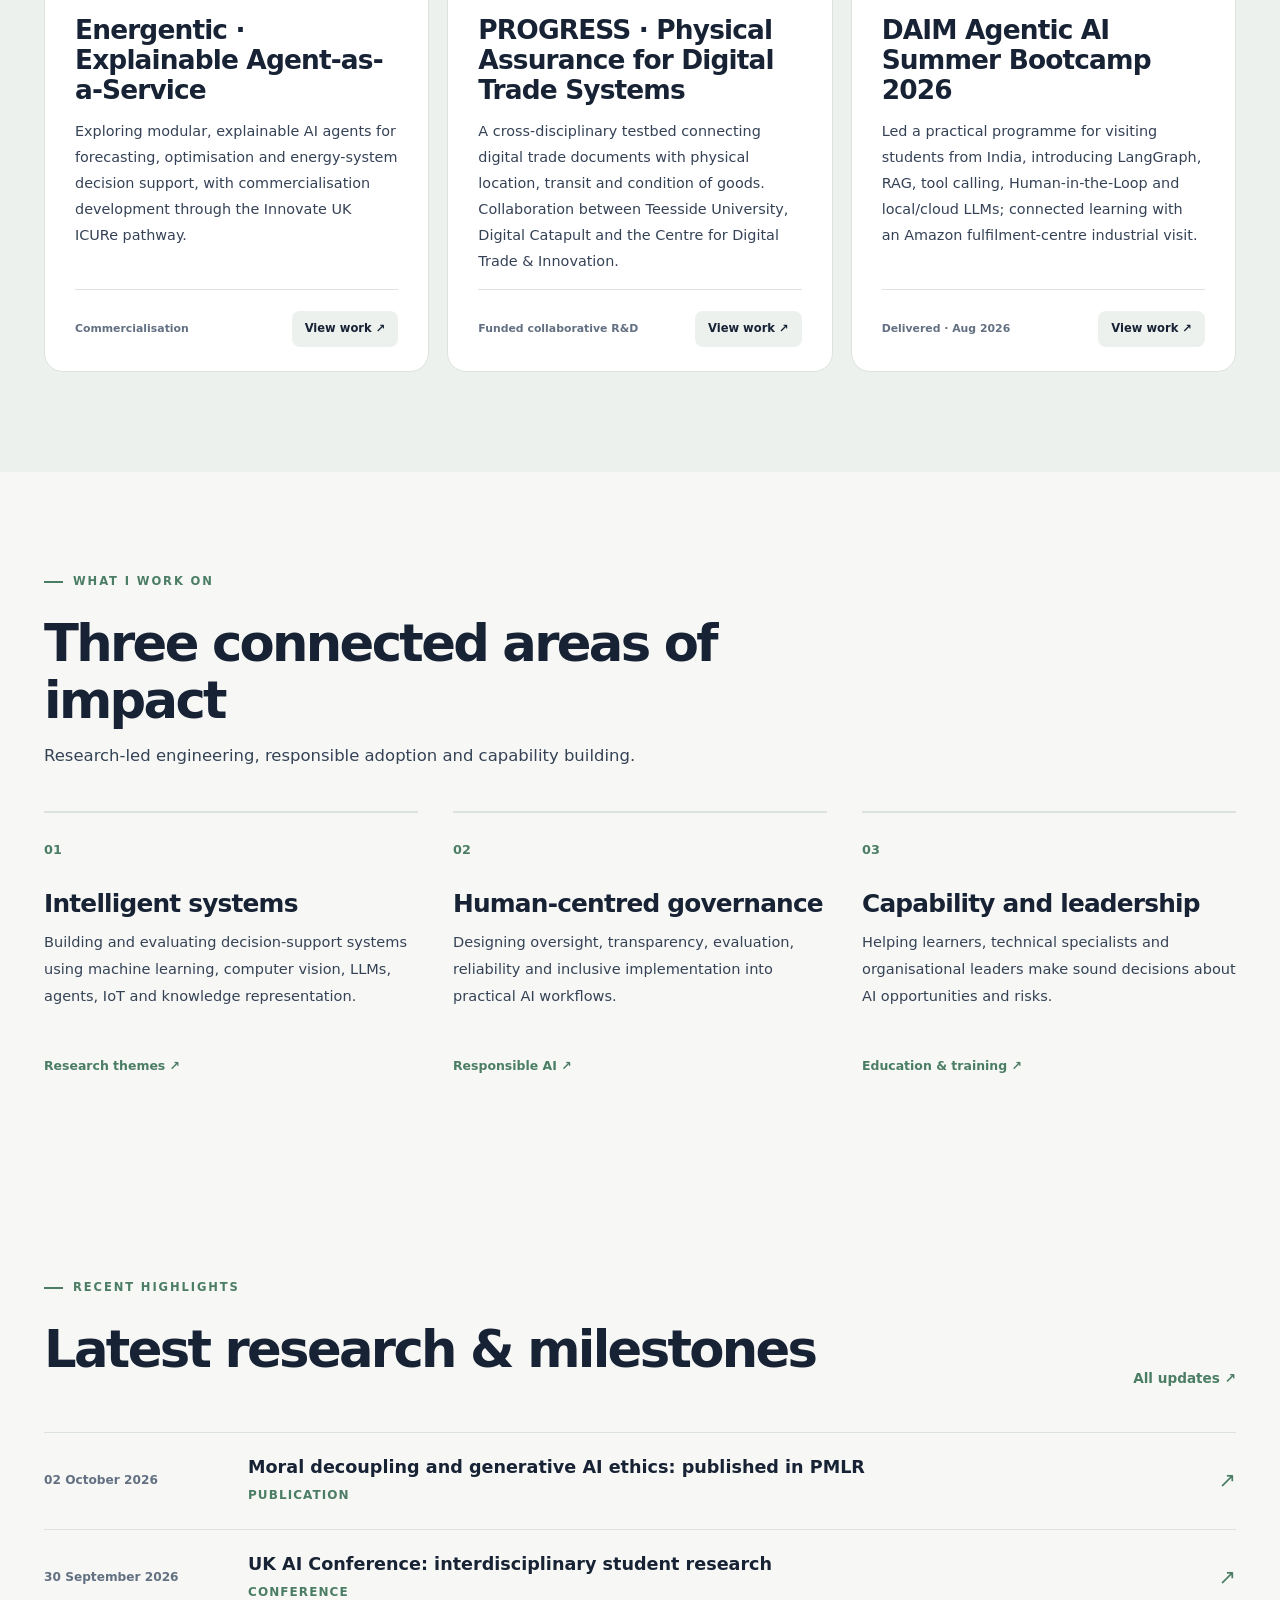
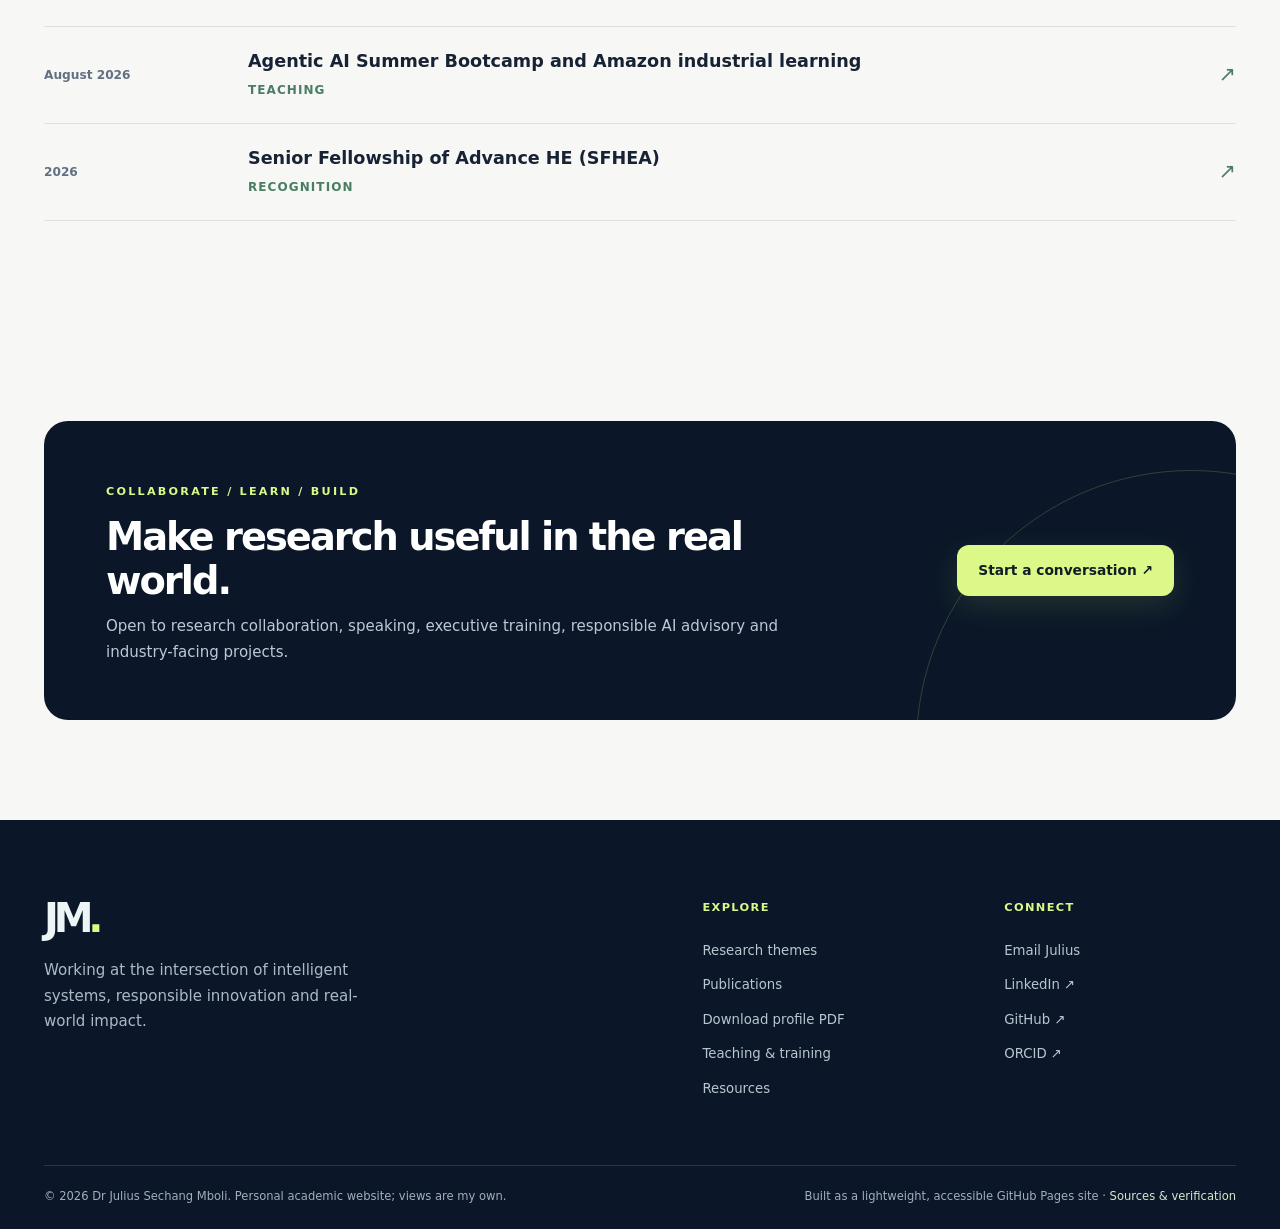
==== commit 97bc5323: "experience updated" ====
--- a/index.html
+++ b/index.html
@@ -1,56 +1,42 @@
-<!DOCTYPE html>
-
-<html data-theme="light" lang="en-GB">
+<!doctype html>
+<html lang="en-GB" data-theme="light">
 <head>
-<meta charset="utf-8"/>
-<meta content="width=device-width, initial-scale=1" name="viewport"/>
-<meta content="#0c1728" name="theme-color"/>
-<meta content="Dr Julius Sechang Mboli: AI research, agentic systems and responsible innovation, applied AI portfolio, research supervision and academic–industry collaboration." name="description"/>
-<meta content="Dr Julius Sechang Mboli" name="author"/>
-<meta content="strict-origin-when-cross-origin" name="referrer"/>
-<meta content="website" property="og:type"/>
-<meta content="Dr Julius Sechang Mboli" property="og:site_name"/>
-<meta content="Dr Julius Sechang Mboli | AI, Data Science &amp; Responsible Innovation" property="og:title"/>
-<meta content="Dr Julius Sechang Mboli: AI research, agentic systems and responsible innovation, applied AI portfolio, research supervision and academic–industry collaboration." property="og:description"/>
-<meta content="https://jsmboli.github.io/" property="og:url"/>
-<meta content="https://jsmboli.github.io/assets/img/julius-mboli.jpg" property="og:image"/>
-<meta content="summary" name="twitter:card"/>
-<link href="https://jsmboli.github.io/" rel="canonical"/>
-<link href="favicon.png" rel="icon" type="image/png"/>
-<link href="site.webmanifest" rel="manifest"/>
-<link href="assets/css/site.css" rel="stylesheet"/>
+<meta charset="utf-8">
+<meta name="viewport" content="width=device-width, initial-scale=1">
+<meta name="theme-color" content="#0c1728">
+<meta name="description" content="AI academic, researcher and technical leader at the University of Hull. Working across agentic AI, responsible systems, IoT, circular economy, teaching and consultancy.">
+<meta name="author" content="Dr Julius Sechang Mboli">
+<meta name="referrer" content="strict-origin-when-cross-origin">
+<meta property="og:type" content="website">
+<meta property="og:site_name" content="Dr Julius Sechang Mboli">
+<meta property="og:title" content="Dr Julius Sechang Mboli | AI, Data Science &amp; Responsible Innovation">
+<meta property="og:description" content="AI academic, researcher and technical leader at the University of Hull. Working across agentic AI, responsible systems, IoT, circular economy, teaching and consultancy.">
+<meta property="og:url" content="https://jsmboli.github.io/">
+<meta property="og:image" content="https://jsmboli.github.io/assets/img/julius-mboli.jpg">
+<meta name="twitter:card" content="summary">
+<link rel="canonical" href="https://jsmboli.github.io/">
+<link rel="icon" type="image/png" href="favicon.png">
+<link rel="manifest" href="site.webmanifest">
+<link rel="stylesheet" href="assets/css/site.css">
 <title>Dr Julius Sechang Mboli | AI, Data Science &amp; Responsible Innovation</title>
 <script type="application/ld+json">{"@context": "https://schema.org", "@type": "Person", "name": "Dr Julius Sechang Mboli", "givenName": "Julius Sechang", "familyName": "Mboli", "url": "https://jsmboli.github.io/", "image": "https://jsmboli.github.io/assets/img/julius-mboli.jpg", "jobTitle": "Lecturer in AI and Data Science", "affiliation": {"@type": "CollegeOrUniversity", "name": "University of Hull", "url": "https://www.hull.ac.uk/"}, "sameAs": ["https://orcid.org/0000-0003-1708-3052", "https://scholar.google.com/citations?user=RyLQoU8AAAAJ&hl=en", "https://github.com/JSMboli", "https://www.linkedin.com/in/engr-julius-sechang-mboli/", "https://hull-repository.worktribe.com/person/4529393/julius-mboli"], "knowsAbout": ["Artificial Intelligence", "Agentic AI", "Responsible AI", "Circular Economy", "Internet of Things", "Data Science", "Machine Learning"]}</script>
-<script defer="" src="assets/js/site.js"></script>
+<script defer src="assets/js/site.js"></script>
 </head>
 <body data-page="index.html">
 <a class="skip-link" href="#main">Skip to content</a>
 <div class="site-shell">
 <header class="site-header" id="top">
-<div class="nav-wrap container">
-<a aria-label="Julius Mboli, home" class="brand" href="index.html"><span class="brand-glyph">JM<span class="glyph-dot">.</span></span><span class="brand-type"><strong>Julius Mboli</strong><small>AI · Research · Leadership</small></span></a>
-<nav aria-label="Primary navigation" class="desktop-nav">
-<a aria-current="page" href="index.html">Home</a><a href="research.html">Research</a><a href="publications.html">Publications</a><a href="projects.html">Projects</a><a href="teaching.html">Teaching</a><a href="talks.html">Engagement</a><a href="awards.html">Recognition</a><a href="ResearchBlog.html">Updates</a><a href="resources.html">Resources</a>
-</nav>
-<div class="nav-tools"><button aria-label="Switch to dark mode" class="icon-button" id="theme-toggle" title="Toggle colour theme" type="button"><svg aria-hidden="true" viewbox="0 0 24 24"><path d="M20.2 15.5A8.8 8.8 0 0 1 8.5 3.8a8.8 8.8 0 1 0 11.7 11.7Z"></path></svg></button><button aria-controls="mobile-menu" aria-expanded="false" aria-label="Open navigation" class="menu-button" id="menu-toggle" type="button"><span></span><span></span><span></span></button></div>
+ <div class="nav-wrap container">
+  <a href="index.html" class="brand" aria-label="Julius Mboli, home"><span class="brand-glyph">JM<span class="glyph-dot">.</span></span><span class="brand-type"><strong>Julius Mboli</strong><small>AI · Research · Leadership</small></span></a>
+  <nav class="desktop-nav" aria-label="Primary navigation">
+   <a href="index.html" aria-current="page">Home</a><a href="research.html" >Research</a><a href="publications.html" >Publications</a><a href="projects.html" >Projects</a><a href="teaching.html" >Teaching</a><a href="talks.html" >Engagement</a><a href="awards.html" >Recognition</a><a href="ResearchBlog.html" >Updates</a><a href="resources.html" >Resources</a>
+  </nav>
+  <div class="nav-tools"><button type="button" id="theme-toggle" class="icon-button" aria-label="Switch to dark mode" title="Toggle colour theme"><svg viewBox="0 0 24 24" aria-hidden="true"><path d="M20.2 15.5A8.8 8.8 0 0 1 8.5 3.8a8.8 8.8 0 1 0 11.7 11.7Z"/></svg></button><button type="button" id="menu-toggle" class="menu-button" aria-controls="mobile-menu" aria-expanded="false" aria-label="Open navigation"><span></span><span></span><span></span></button></div>
+ </div>
+ <nav class="mobile-nav container" id="mobile-menu" aria-label="Mobile navigation" hidden><a href="index.html" aria-current="page">Home <span aria-hidden="true">↗</span></a><a href="research.html" >Research <span aria-hidden="true">↗</span></a><a href="publications.html" >Publications <span aria-hidden="true">↗</span></a><a href="projects.html" >Projects <span aria-hidden="true">↗</span></a><a href="teaching.html" >Teaching <span aria-hidden="true">↗</span></a><a href="talks.html" >Engagement <span aria-hidden="true">↗</span></a><a href="awards.html" >Recognition <span aria-hidden="true">↗</span></a><a href="ResearchBlog.html" >Updates <span aria-hidden="true">↗</span></a><a href="resources.html" >Resources <span aria-hidden="true">↗</span></a></nav>
+</header>
+<main id="main"><section class="hero grain"><div class="hero-aurora" aria-hidden="true"></div><div class="container hero-grid"><div class="hero-copy"><div class="eyebrow"><span class="eyebrow-line"></span>Artificial intelligence · Decision intelligence · Responsible innovation</div><div class="hero-state"><span class="pulse"></span> Lecturer, DAIM · University of Hull</div><h1>Researching intelligence.<br><span class="highlight-lime">Engineering impact.</span></h1><p class="hero-sub">I’m <strong>Dr Julius Sechang Mboli</strong>—an AI and data science academic working across agentic systems, responsible AI, the circular economy and industry-facing digital transformation. I connect research, software, leadership and practical education to solve meaningful problems.</p><div class="hero-actions"><a class="btn btn-lime" href="research.html">Explore my research <span aria-hidden="true">↗</span></a><a class="btn btn-outline-light" href="mailto:J.Mboli@hull.ac.uk">Discuss collaboration <span aria-hidden="true">↗</span></a></div><div class="hero-links"><a href="assets/Julius_Sechang_Mboli_Academic_Profile_2026.pdf" download>Download profile PDF ↓</a><a href="https://orcid.org/0000-0003-1708-3052" target="_blank" rel="noopener noreferrer">ORCID ↗</a><a href="https://scholar.google.com/citations?user=RyLQoU8AAAAJ&hl=en" target="_blank" rel="noopener noreferrer">Google Scholar ↗</a><a href="https://github.com/JSMboli" target="_blank" rel="noopener noreferrer">GitHub ↗</a></div></div><div class="hero-aside"><div class="portrait-card"><img src="assets/img/julius-mboli.jpg" width="320" height="320" alt="Portrait of Dr Julius Sechang Mboli" fetchpriority="high"><div class="portrait-caption"><div><strong>Julius Sechang Mboli</strong><span>PhD · SFHEA · MBA</span></div><span class="portrait-spark" aria-hidden="true">✳</span></div></div><div class="floating-note note-a"><span class="mini-spark">✳</span><span><strong>Responsible AI</strong><small>Human-led by design</small></span></div><div class="floating-note note-b"><span class="mini-spark">◈</span><span><strong>Agentic systems</strong><small>From ideas to practice</small></span></div></div></div><div class="hero-bottom container"><span>Research &amp; delivery across disciplines</span><div class="hero-discipline"><span>AI / ML</span><span>Agentic AI</span><span>Responsible AI</span><span>IoT</span><span>Circular economy</span></div><a href="#featured" aria-label="Explore featured work">↓</a></div></section><section class="metric-band" ><div class="container"><div class="metric-grid"><div><strong>2026</strong><span>Senior Fellowship<br>Advance HE</span></div><div><strong>2026</strong><span>Published AI ethics paper<br>UK AI Conference · PMLR</span></div><div><strong>7</strong><span>Graduate teaching assistants<br>mentored</span></div><div><strong>2023–25</strong><span>Innovate UK PROGRESS<br>Co-Investigator</span></div></div></div></section><section class="section-pad section-soft" id=featured><div class="container"><div class="section-heading"><div><div class="eyebrow"><span class="eyebrow-line"></span>Featured work</div><h2>Research that moves beyond the lab</h2><p>Selected research, collaboration and open learning programmes.</p></div><a href="projects.html" class="section-cta">All projects ↗</a></div><div class="feature-grid"><article class="feature-card"><div class="feature-num">01 / <span>Agentic AI / energy</span></div><h3>Energentic · Explainable Agent-as-a-Service</h3><p>Exploring modular, explainable AI agents for forecasting, optimisation and energy-system decision support, with commercialisation development through the Innovate UK ICURe pathway.</p><div class="feature-foot"><span>Commercialisation</span><a class="feature-arrow" href="https://www.energentic.ai/" target="_blank" rel="noopener noreferrer">View work<span aria-hidden="true"> ↗</span></a></div></article><article class="feature-card"><div class="feature-num">02 / <span>Industry / digital trade</span></div><h3>PROGRESS · Physical Assurance for Digital Trade Systems</h3><p>A cross-disciplinary testbed connecting digital trade documents with physical location, transit and condition of goods. Collaboration between Teesside University, Digital Catapult and the Centre for Digital Trade &amp; Innovation.</p><div class="feature-foot"><span>Funded collaborative R&amp;D</span><a class="feature-arrow" href="https://research.tees.ac.uk/en/projects/physical-assurance-for-digital-trade-systems-progress/" target="_blank" rel="noopener noreferrer">View work<span aria-hidden="true"> ↗</span></a></div></article><article class="feature-card"><div class="feature-num">03 / <span>Education / open resources</span></div><h3>DAIM Agentic AI Summer Bootcamp 2026</h3><p>Led a practical programme for visiting students from India, introducing LangGraph, RAG, tool calling, Human-in-the-Loop and local/cloud LLMs; connected learning with an Amazon fulfilment-centre industrial visit.</p><div class="feature-foot"><span>Delivered · Aug 2026</span><a class="feature-arrow" href="https://jsmboli.github.io/agentic-ai-bootcamp/" target="_blank" rel="noopener noreferrer">View work<span aria-hidden="true"> ↗</span></a></div></article></div></div></section><section class="section-pad" ><div class="container"><div class="section-heading"><div><div class="eyebrow"><span class="eyebrow-line"></span>What I work on</div><h2>Three connected areas of impact</h2><p>Research-led engineering, responsible adoption and capability building.</p></div></div><div class="focus-grid"><article><span class="focus-icon">01</span><h3>Intelligent systems</h3><p>Building and evaluating decision-support systems using machine learning, computer vision, LLMs, agents, IoT and knowledge representation.</p><a href="research.html">Research themes ↗</a></article><article><span class="focus-icon">02</span><h3>Human-centred governance</h3><p>Designing oversight, transparency, evaluation, reliability and inclusive implementation into practical AI workflows.</p><a href="research.html#responsible">Responsible AI ↗</a></article><article><span class="focus-icon">03</span><h3>Capability and leadership</h3><p>Helping learners, technical specialists and organisational leaders make sound decisions about AI opportunities and risks.</p><a href="teaching.html">Education & training ↗</a></article></div></div></section><section class="section-pad" ><div class="container"><div class="section-heading"><div><div class="eyebrow"><span class="eyebrow-line"></span>Recent highlights</div><h2>Latest research & milestones</h2></div><a href="ResearchBlog.html" class="section-cta">All updates ↗</a></div><div class="news-list"><a class="news-item" href="https://proceedings.mlr.press/v348/chimezie26a.html" target="_blank" rel="noopener noreferrer"><span class="news-date">02 October 2026</span><span class="news-main"><strong>Moral decoupling and generative AI ethics: published in PMLR</strong><span>Publication</span></span><span class="news-arrow" aria-hidden="true">↗</span></a><a class="news-item" href="https://uk.linkedin.com/company/daim-data-science-and-artificial-intelligence-university-of-hull" target="_blank" rel="noopener noreferrer"><span class="news-date">30 September 2026</span><span class="news-main"><strong>UK AI Conference: interdisciplinary student research</strong><span>Conference</span></span><span class="news-arrow" aria-hidden="true">↗</span></a><a class="news-item" href="https://jsmboli.github.io/agentic-ai-bootcamp/" target="_blank" rel="noopener noreferrer"><span class="news-date">August 2026</span><span class="news-main"><strong>Agentic AI Summer Bootcamp and Amazon industrial learning</strong><span>Teaching</span></span><span class="news-arrow" aria-hidden="true">↗</span></a><a class="news-item" href="https://hull-repository.worktribe.com/person/4529393/julius-mboli" target="_blank" rel="noopener noreferrer"><span class="news-date">2026</span><span class="news-main"><strong>Senior Fellowship of Advance HE (SFHEA)</strong><span>Recognition</span></span><span class="news-arrow" aria-hidden="true">↗</span></a></div></div></section><section class="section-pad" ><div class="container"><div class="collab-callout"><div><span class="light-eyebrow">Collaborate / Learn / Build</span><h2>Make research useful in the real world.</h2><p>Open to research collaboration, speaking, executive training, responsible AI advisory and industry-facing projects.</p></div><div><a class="btn btn-lime" href="mailto:J.Mboli@hull.ac.uk?subject=Research%20and%20AI%20collaboration">Start a conversation ↗</a></div></div></div></section></main>
+<footer class="footer"><div class="container footer-top"><div><div class="footer-mark">JM<span>.</span></div><p>Working at the intersection of intelligent systems, responsible innovation and real-world impact.</p></div><div><span class="footer-title">Explore</span><a href="research.html">Research themes</a><a href="publications.html">Publications</a><a href="assets/Julius_Sechang_Mboli_Academic_Profile_2026.pdf" download>Download profile PDF</a><a href="teaching.html">Teaching & training</a><a href="resources.html">Resources</a></div><div><span class="footer-title">Connect</span><a href="mailto:J.Mboli@hull.ac.uk">Email Julius</a><a href="https://www.linkedin.com/in/engr-julius-sechang-mboli/" target="_blank" rel="noopener noreferrer">LinkedIn ↗</a><a href="https://github.com/JSMboli" target="_blank" rel="noopener noreferrer">GitHub ↗</a><a href="https://orcid.org/0000-0003-1708-3052" target="_blank" rel="noopener noreferrer">ORCID ↗</a></div></div><div class="container footer-bottom"><small>© <span id="copyright-year">2026</span> Dr Julius Sechang Mboli. Personal academic website; views are my own.</small><small>Built as a lightweight, accessible GitHub Pages site · <a href="sources.html">Sources & verification</a></small></div></footer>
 </div>
-<nav aria-label="Mobile navigation" class="mobile-nav container" hidden="" id="mobile-menu"><a aria-current="page" href="index.html">Home <span aria-hidden="true">↗</span></a><a href="research.html">Research <span aria-hidden="true">↗</span></a><a href="publications.html">Publications <span aria-hidden="true">↗</span></a><a href="projects.html">Projects <span aria-hidden="true">↗</span></a><a href="teaching.html">Teaching <span aria-hidden="true">↗</span></a><a href="talks.html">Engagement <span aria-hidden="true">↗</span></a><a href="awards.html">Recognition <span aria-hidden="true">↗</span></a><a href="ResearchBlog.html">Updates <span aria-hidden="true">↗</span></a><a href="resources.html">Resources <span aria-hidden="true">↗</span></a></nav>
-</header>
-<main id="main"><section class="hero grain"><div aria-hidden="true" class="hero-aurora"></div><div class="container hero-grid"><div class="hero-copy"><div class="eyebrow"><span class="eyebrow-line"></span>Artificial intelligence · Decision intelligence · Responsible innovation</div><div class="hero-state"><span class="pulse"></span> Lecturer, DAIM · University of Hull</div><h1>Researching intelligence.<br/><span class="highlight-lime">Engineering impact.</span></h1><p class="hero-sub">I’m Dr Julius Sechang Mboli—an AI and data science academic, researcher and applied-systems developer working across agentic AI, trustworthy evaluation, data science, circular economy and industry-facing transformation. I connect scholarship, secure software, education and practical leadership to deliver useful, human-centred technology.</p><div class="hero-actions"><a class="btn btn-lime" href="research.html">Explore my research <span aria-hidden="true">↗</span></a><a class="btn btn-outline-light" href="mailto:J.Mboli@hull.ac.uk">Discuss collaboration <span aria-hidden="true">↗</span></a></div><div class="hero-links"><a download="" href="assets/Julius_Sechang_Mboli_Academic_Profile_2026.pdf">Download profile PDF ↓</a><a href="https://orcid.org/0000-0003-1708-3052" rel="noopener noreferrer" target="_blank">ORCID ↗</a><a href="https://scholar.google.com/citations?user=RyLQoU8AAAAJ&amp;hl=en" rel="noopener noreferrer" target="_blank">Google Scholar ↗</a><a href="https://github.com/JSMboli" rel="noopener noreferrer" target="_blank">GitHub ↗</a></div></div><div class="hero-aside"><div class="portrait-card"><img alt="Portrait of Dr Julius Sechang Mboli" fetchpriority="high" height="320" src="assets/img/julius-mboli.jpg" width="320"/><div class="portrait-caption"><div><strong>Julius Sechang Mboli</strong><span>PhD · SFHEA · MBA</span></div><span aria-hidden="true" class="portrait-spark">✳</span></div></div><div class="floating-note note-a"><span class="mini-spark">✳</span><span><strong>Responsible AI</strong><small>Human-led by design</small></span></div><div class="floating-note note-b"><span class="mini-spark">◈</span><span><strong>Agentic systems</strong><small>From ideas to practice</small></span></div></div></div><div class="hero-bottom container"><span>Research &amp; delivery across disciplines</span><div class="hero-discipline"><span>AI / ML</span><span>Agentic AI</span><span>Responsible AI</span><span>IoT</span><span>Circular economy</span></div><a aria-label="Explore featured work" href="#featured">↓</a></div></section><section class="metric-band"><div class="container"><div class="metric-grid"><div><strong>2026</strong><span>Senior Fellowship<br/>Advance HE</span></div><div><strong>2026</strong><span>Published AI ethics paper<br/>UK AI Conference · PMLR</span></div><div><strong>7</strong><span>Graduate teaching assistants<br/>mentored</span></div><div><strong>2023–25</strong><span>Innovate UK PROGRESS<br/>Co-Investigator</span></div></div></div></section><section aria-labelledby="supervision-home-heading" class="supervision-band"><div class="container">
-<div class="supervision-band-head"><div><span class="mini-label">Teaching, supervision &amp; knowledge exchange</span><h2 id="supervision-home-heading">Impact through people and projects.</h2></div><a class="text-link" href="teaching.html#supervision">Explore supervision ↗</a></div>
-<div class="supervision-numbers" role="list"><div role="listitem"><strong>8+</strong><span>Research students supervised</span></div><div role="listitem"><strong>80+</strong><span>MSc projects supervised</span></div><div role="listitem"><strong>7+</strong><span>Industrial projects supervised</span></div><div role="listitem"><strong>7</strong><span>Graduate teaching assistants mentored</span></div></div>
-<p class="supervision-band-foot">Includes reciprocal academic–industry mentoring, connecting specialist academic methods with industry practice.</p>
-</div></section><section class="section-pad section-soft" id="featured"><div class="container"><div class="section-heading"><div><div class="eyebrow"><span class="eyebrow-line"></span>Featured work</div><h2>Research that moves beyond the lab</h2><p>Selected research, collaboration and open learning programmes.</p></div><a class="section-cta" href="projects.html">All projects ↗</a></div><div class="feature-grid"><article class="feature-card"><div class="feature-num">01 / <span>Agentic AI / energy</span></div><h3>Energentic · Explainable Agent-as-a-Service</h3><p>Exploring modular, explainable AI agents for forecasting, optimisation and energy-system decision support, with commercialisation development through the Innovate UK ICURe pathway.</p><div class="feature-foot"><span>Commercialisation</span><a class="feature-arrow" href="https://www.energentic.ai/" rel="noopener noreferrer" target="_blank">View work<span aria-hidden="true"> ↗</span></a></div></article><article class="feature-card"><div class="feature-num">02 / <span>Industry / digital trade</span></div><h3>PROGRESS · Physical Assurance for Digital Trade Systems</h3><p>A cross-disciplinary testbed connecting digital trade documents with physical location, transit and condition of goods. Collaboration between Teesside University, Digital Catapult and the Centre for Digital Trade &amp; Innovation.</p><div class="feature-foot"><span>Funded collaborative R&amp;D</span><a class="feature-arrow" href="https://research.tees.ac.uk/en/projects/physical-assurance-for-digital-trade-systems-progress/" rel="noopener noreferrer" target="_blank">View work<span aria-hidden="true"> ↗</span></a></div></article><article class="feature-card"><div class="feature-num">03 / <span>Education / open resources</span></div><h3>DAIM Agentic AI Summer Bootcamp 2026</h3><p>Led a practical programme for visiting students from India, introducing LangGraph, RAG, tool calling, Human-in-the-Loop and local/cloud LLMs; connected learning with an Amazon fulfilment-centre industrial visit.</p><div class="feature-foot"><span>Delivered · Aug 2026</span><a class="feature-arrow" href="https://jsmboli.github.io/agentic-ai-bootcamp/" rel="noopener noreferrer" target="_blank">View work<span aria-hidden="true"> ↗</span></a></div></article></div></div></section><section aria-labelledby="applied-work-heading" class="section-pad section-soft" id="applied-work"><div class="container">
-<div class="section-heading"><div><div class="eyebrow"><span class="eyebrow-line"></span>Applied AI systems · November 2026</div><h2 id="applied-work-heading">From research to real systems.</h2><p>Selected products and research prototypes, presented at their current stage. Some development work remains private; descriptions here are high-level only.</p></div><a class="section-cta" href="projects.html#applied-ai">Explore portfolio ↗</a></div>
-<div class="portfolio-strip">
-<a class="portfolio-teaser accent-purple" href="projects.html#skills"><span aria-hidden="true" class="teaser-mark">ES</span><span class="teaser-body"><span class="teaser-state"><i aria-hidden="true"></i> Live platform</span><strong>EvaeXtra Skills</strong><small>Team formation, project collaboration and skills bootcamps</small></span><span aria-hidden="true" class="teaser-arrow">↗</span></a>
-<a class="portfolio-teaser accent-teal" href="projects.html#vector"><span aria-hidden="true" class="teaser-mark">V</span><span class="teaser-body"><span class="teaser-state"><i aria-hidden="true"></i> Testing</span><strong>V.E.C.T.O.R.</strong><small>Evidence-based agentic AI evaluation and assurance</small></span><span aria-hidden="true" class="teaser-arrow">↗</span></a>
-<a class="portfolio-teaser accent-blue" href="projects.html#path"><span aria-hidden="true" class="teaser-mark">P</span><span class="teaser-body"><span class="teaser-state"><i aria-hidden="true"></i> Prototype</span><strong>PATH</strong><small>Reviewed career evidence and AI-supported job search</small></span><span aria-hidden="true" class="teaser-arrow">↗</span></a>
-<a class="portfolio-teaser accent-amber" href="projects.html#tradebench"><span aria-hidden="true" class="teaser-mark">TD</span><span class="teaser-body"><span class="teaser-state"><i aria-hidden="true"></i> Research</span><strong>TradeDocComplianceBench</strong><small>Trade-document consistency and verification research</small></span><span aria-hidden="true" class="teaser-arrow">↗</span></a>
-</div>
-<p class="subtle-footnote">Project names and stages are shared with the project owner's permission. Private source code, datasets, infrastructure and internal assessments are not published here.</p>
-</div></section><section class="section-pad"><div class="container"><div class="section-heading"><div><div class="eyebrow"><span class="eyebrow-line"></span>What I work on</div><h2>Three connected areas of impact</h2><p>Research-led engineering, responsible adoption and capability building.</p></div></div><div class="focus-grid"><article><span class="focus-icon">01</span><h3>Intelligent systems</h3><p>Building and evaluating decision-support systems using machine learning, computer vision, LLMs, agents, IoT and knowledge representation.</p><a href="research.html">Research themes ↗</a></article><article><span class="focus-icon">02</span><h3>Human-centred governance</h3><p>Designing oversight, transparency, evaluation, reliability and inclusive implementation into practical AI workflows.</p><a href="research.html#responsible">Responsible AI ↗</a></article><article><span class="focus-icon">03</span><h3>Capability and leadership</h3><p>Helping learners, technical specialists and organisational leaders make sound decisions about AI opportunities and risks.</p><a href="teaching.html">Education &amp; training ↗</a></article></div></div></section><section class="section-pad"><div class="container"><div class="section-heading"><div><div class="eyebrow"><span class="eyebrow-line"></span>Recent highlights</div><h2>Latest research &amp; milestones</h2></div><a class="section-cta" href="ResearchBlog.html">All updates ↗</a></div><div class="news-list"><a class="news-item" href="ResearchBlog.html#fraud-bootcamp"><span class="news-date">04 November 2026</span><span class="news-main"><strong>Hands-on Agentic AI and real-world fraud detection bootcamp</strong><span>Programme leadership · 88 registered; 47 participated</span></span><span aria-hidden="true" class="news-arrow">↗</span></a><a class="news-item" href="https://proceedings.mlr.press/v348/chimezie26a.html" rel="noopener noreferrer" target="_blank"><span class="news-date">02 October 2026</span><span class="news-main"><strong>Moral decoupling and generative AI ethics: published in PMLR</strong><span>Publication</span></span><span aria-hidden="true" class="news-arrow">↗</span></a><a class="news-item" href="https://uk.linkedin.com/company/daim-data-science-and-artificial-intelligence-university-of-hull" rel="noopener noreferrer" target="_blank"><span class="news-date">30 September 2026</span><span class="news-main"><strong>UK AI Conference: interdisciplinary student research</strong><span>Conference</span></span><span aria-hidden="true" class="news-arrow">↗</span></a><a class="news-item" href="https://jsmboli.github.io/agentic-ai-bootcamp/" rel="noopener noreferrer" target="_blank"><span class="news-date">August 2026</span><span class="news-main"><strong>Agentic AI Summer Bootcamp and Amazon industrial learning</strong><span>Teaching</span></span><span aria-hidden="true" class="news-arrow">↗</span></a><a class="news-item" href="https://hull-repository.worktribe.com/person/4529393/julius-mboli" rel="noopener noreferrer" target="_blank"><span class="news-date">2026</span><span class="news-main"><strong>Senior Fellowship of Advance HE (SFHEA)</strong><span>Recognition</span></span><span aria-hidden="true" class="news-arrow">↗</span></a></div></div></section><section class="section-pad"><div class="container"><div class="collab-callout"><div><span class="light-eyebrow">Collaborate / Learn / Build</span><h2>Make research useful in the real world.</h2><p>Open to research collaboration, speaking, executive training, responsible AI advisory and industry-facing projects.</p></div><div><a class="btn btn-lime" href="mailto:J.Mboli@hull.ac.uk?subject=Research%20and%20AI%20collaboration">Start a conversation ↗</a></div></div></div></section></main>
-<footer class="footer"><div class="container footer-top"><div><div class="footer-mark">JM<span>.</span></div><p>Working at the intersection of intelligent systems, responsible innovation and real-world impact.</p></div><div><span class="footer-title">Explore</span><a href="research.html">Research themes</a><a href="publications.html">Publications</a><a download="" href="assets/Julius_Sechang_Mboli_Academic_Profile_2026.pdf">Download profile PDF</a><a href="teaching.html">Teaching &amp; training</a><a href="resources.html">Resources</a></div><div><span class="footer-title">Connect</span><a href="mailto:J.Mboli@hull.ac.uk">Email Julius</a><a href="https://www.linkedin.com/in/engr-julius-sechang-mboli/" rel="noopener noreferrer" target="_blank">LinkedIn ↗</a><a href="https://github.com/JSMboli" rel="noopener noreferrer" target="_blank">GitHub ↗</a><a href="https://orcid.org/0000-0003-1708-3052" rel="noopener noreferrer" target="_blank">ORCID ↗</a></div></div><div class="container footer-bottom"><small>© <span id="copyright-year">2026</span> Dr Julius Sechang Mboli. Personal academic website; views are my own.</small><small>Built as a lightweight, accessible GitHub Pages site · <a href="sources.html">Sources &amp; verification</a></small></div></footer>
-</div>
-<a aria-label="Return to top" class="back-top" href="#top">↑</a>
+<a class="back-top" href="#top" aria-label="Return to top">↑</a>
 </body></html>
--- a/assets/css/site.css
+++ b/assets/css/site.css
@@ -57,21 +57,3 @@
 [hidden],.publication[hidden]{display:none!important}
 .profile-download{display:flex;align-items:center;justify-content:space-between;gap:35px;background:var(--navy);color:#fff;padding:35px 40px;border-radius:20px}.profile-download h2{font-size:2rem;margin-bottom:8px}.profile-download p{color:#bccbd4;max-width:530px;margin-bottom:0}.profile-download .btn{white-space:nowrap}
 @media(max-width:780px){.profile-download{flex-direction:column;align-items:start;padding:27px}}
-
-
-/* November 2026: public-facing applied AI portfolio and research supervision. */
-.supervision-band{background:var(--surface);border-bottom:1px solid var(--border);padding:37px 0 39px}.supervision-band-head{display:flex;align-items:end;justify-content:space-between;gap:22px;margin-bottom:26px}.supervision-band-head h2{font-size:clamp(1.48rem,2.4vw,2.2rem);margin:6px 0 0}.mini-label{color:var(--accent);font-size:.7rem;text-transform:uppercase;letter-spacing:.15em;font-weight:850}.supervision-numbers{display:grid;grid-template-columns:repeat(4,minmax(0,1fr));gap:12px}.supervision-numbers>div{border:1px solid var(--border);background:var(--bg);border-radius:14px;padding:21px 19px}.supervision-numbers strong{display:block;font-size:clamp(1.85rem,3vw,2.7rem);line-height:1.05;letter-spacing:-.065em;color:var(--ink)}.supervision-numbers span{display:block;font-size:.79rem;color:var(--muted);line-height:1.5;margin-top:11px}.supervision-band-foot{font-size:.78rem;color:var(--muted);margin:16px 0 0}
-.portfolio-strip{display:grid;grid-template-columns:repeat(2,minmax(0,1fr));gap:14px}.portfolio-teaser{border:1px solid var(--border);background:var(--surface);padding:21px;border-radius:17px;display:flex;gap:17px;align-items:center;transition:transform .2s,box-shadow .2s,border-color .2s;min-width:0}.portfolio-teaser:hover{transform:translateY(-3px);box-shadow:var(--shadow);border-color:var(--accent)}.teaser-mark{width:55px;height:55px;border-radius:15px;display:grid;place-items:center;color:var(--product-color);background:var(--product-wash);font-size:1.18rem;font-weight:900;flex:none}.teaser-body{display:flex;flex-direction:column;min-width:0}.teaser-body strong{font-size:1.07rem;line-height:1.3;letter-spacing:-.02em}.teaser-body small{font-size:.76rem;line-height:1.6;color:var(--muted);margin-top:4px}.teaser-state{color:var(--product-color);font-size:.67rem;font-weight:850;letter-spacing:.055em;margin-bottom:5px;text-transform:uppercase}.teaser-state i{display:inline-block;background:currentColor;width:6px;height:6px;border-radius:50%;margin-right:5px;vertical-align:middle}.teaser-arrow{margin-left:auto;font-size:1.2rem;color:var(--accent);align-self:center}.subtle-footnote{font-size:.76rem;color:var(--muted);margin:20px 0 0;line-height:1.7}
-.accent-purple{--product-color:#7543b5;--product-wash:#f0e9fb;--product-glow:rgba(117,67,181,.13)}.accent-teal{--product-color:#127e79;--product-wash:#dcf5ee;--product-glow:rgba(18,126,121,.13)}.accent-blue{--product-color:#3569b7;--product-wash:#e7f0fd;--product-glow:rgba(53,105,183,.14)}.accent-amber{--product-color:#97621c;--product-wash:#fff1d9;--product-glow:rgba(151,98,28,.13)}
-.maturity-legend{display:flex;flex-wrap:wrap;gap:12px 24px;margin-bottom:26px;color:var(--muted);font-size:.76rem}.maturity-legend span{display:inline-flex;align-items:center;gap:8px}.legend-dot{height:8px;width:8px;border-radius:50%;background:var(--muted);display:inline-block}.legend-dot.live{background:#299366}.legend-dot.testing{background:#119c9c}.legend-dot.prototype{background:#517cc8}.legend-dot.research{background:#c28c34}
-.applied-grid{display:grid;grid-template-columns:repeat(2,minmax(0,1fr));gap:22px}.applied-card{border:1px solid var(--border);background:var(--surface);border-radius:23px;overflow:hidden;display:flex;flex-direction:column;min-width:0;scroll-margin-top:112px}.applied-visual{height:205px;background:linear-gradient(135deg,var(--product-wash),var(--bg));border-bottom:1px solid var(--border);position:relative;overflow:hidden;color:var(--product-color)}.applied-content{padding:28px 31px 31px;display:flex;flex-direction:column;flex:1}.applied-top{display:flex;align-items:center;justify-content:space-between;gap:10px;flex-wrap:wrap;margin-bottom:14px}.applied-category{font-size:.68rem;text-transform:uppercase;letter-spacing:.075em;font-weight:900;color:var(--product-color)}.stage-pill{display:inline-flex;align-items:center;gap:7px;padding:6px 10px;font-weight:800;font-size:.69rem;border:1px solid var(--border);border-radius:999px;color:var(--ink-2);background:var(--bg)}.stage-pill i{width:7px;height:7px;border-radius:50%;background:#64768a}.stage-live i{background:#299366}.stage-testing i{background:#119c9c}.stage-prototype i{background:#517cc8}.stage-research i{background:#c28c34}.applied-card h3{font-size:1.75rem;line-height:1.15;overflow-wrap:anywhere;margin:0 0 11px}.applied-subtitle{font-weight:800;color:var(--ink);font-size:.92rem;margin:0 0 12px}.applied-content>p:not(.applied-subtitle){font-size:.89rem;line-height:1.75;margin-bottom:21px}.applied-tags{display:flex;gap:7px;flex-wrap:wrap;margin-top:auto}.applied-tags span{border:1px solid var(--border);border-radius:7px;font-size:.69rem;color:var(--muted);padding:4px 9px;background:var(--bg)}.applied-actions{display:flex;flex-wrap:wrap;align-items:center;gap:15px;margin-top:23px;padding-top:20px;border-top:1px solid var(--border)}.btn-dark{background:var(--navy);color:#fff;min-height:42px;padding:10px 17px;gap:10px}.btn-dark:hover{background:#183a42}.private-note{font-size:.71rem;color:var(--muted);font-weight:600}.portfolio-note{border-left:3px solid var(--accent);margin-top:27px;padding:13px 19px;background:var(--surface);border-radius:0 12px 12px 0;color:var(--ink-2);font-size:.79rem;line-height:1.75}.portfolio-note strong{color:var(--ink)}
-.visual-rail{position:absolute;left:21%;top:15px;width:50px;height:175px;border-radius:12px;background:#fff;box-shadow:0 15px 28px var(--product-glow);display:flex;align-items:center;flex-direction:column;padding:15px 10px;gap:18px}.visual-rail b{display:grid;place-items:center;width:30px;height:30px;border-radius:10px;background:#6c38ac;color:white;font-size:1.25rem}.visual-rail i{display:block;height:6px;width:17px;border-radius:3px;background:#d8caee}.visual-main{position:absolute;left:calc(21% + 59px);top:15px;width:56%;height:175px;border-radius:13px;background:#fff;box-shadow:0 15px 28px var(--product-glow);padding:21px}.visual-kicker{font-size:.53rem;letter-spacing:.16em;font-weight:800}.visual-bars{margin:14px 0;display:grid;gap:8px}.visual-bars i{display:block;background:#d6c7e6;border-radius:4px;height:7px}.visual-bars i:nth-child(2){width:59%;background:#e9e1f2}.visual-minicards{display:flex;gap:9px}.visual-minicards i{display:block;width:25%;height:42px;border-radius:7px;background:#f4edfc;border:1px solid #e4daf1}.visual-orb{position:absolute;width:63px;height:63px;right:11%;bottom:10px;border-radius:50%;background:rgba(117,67,181,.2);filter:blur(7px)}
-.visual-vector{background:radial-gradient(circle at 50% 50%,#204b4d,#11242e 75%)}.visual-orbit{position:absolute;border:1px solid rgba(116,221,204,.33);border-radius:50%;left:50%;top:50%;transform:translate(-50%,-50%)}.orbit-outer{width:245px;height:245px}.orbit-inner{width:165px;height:165px}.visual-shield{position:absolute;top:50%;left:50%;transform:translate(-50%,-50%) rotate(-6deg);width:85px;height:85px;border-radius:24px;background:rgba(103,218,196,.13);border:1px solid rgba(103,218,196,.4);display:grid;place-items:center;font-size:2.65rem;color:#95f1db}.visual-node{position:absolute;width:33px;height:33px;border:1px solid rgba(103,218,196,.4);background:#183b43;border-radius:10px}.node-a{left:27%;top:24px}.node-b{right:25%;top:73px}.node-c{left:25%;bottom:25px}.visual-legend,.path-caption,.trade-caption{position:absolute;bottom:10px;left:0;right:0;text-align:center;font-size:.59rem;letter-spacing:.22em;font-weight:850}.visual-legend{color:#8ed9c5}
-.visual-path{display:flex;align-items:center;justify-content:center;gap:10px;padding:0 35px}.path-step{position:relative;background:white;width:88px;height:83px;border:1px solid #c9daf3;border-radius:15px;display:flex;flex-direction:column;align-items:center;justify-content:center;box-shadow:0 14px 28px var(--product-glow)}.path-step b{font-size:1.45rem}.path-step i{height:5px;width:33px;background:#aec7ed;border-radius:4px;display:block;margin-top:10px}.path-join{height:2px;width:19px;background:#89afe4;flex:none}.path-caption{color:#4872aa}
-.visual-trade{background:radial-gradient(circle at 65% 40%,#fff8e9,#f6e7cc)}.trade-doc{position:absolute;width:150px;height:160px;border:1px solid #ddcaa6;border-radius:11px;top:25px;background:#fff;box-shadow:0 17px 30px var(--product-glow);padding:23px 16px}.trade-doc.doc-one{left:calc(50% - 105px);transform:rotate(-10deg)}.trade-doc.doc-two{left:calc(50% - 35px);top:20px;transform:rotate(9deg)}.trade-doc span{display:block;width:45px;height:12px;background:#deb579;border-radius:3px;margin-bottom:16px}.trade-doc i{display:block;height:5px;background:#e3dccd;margin:10px 0;border-radius:3px}.trade-doc i:nth-of-type(2){width:73%}.trade-check{position:absolute;left:calc(50% + 75px);top:110px;width:48px;height:48px;border-radius:50%;background:#e7f6ec;border:3px solid #fff;display:grid;place-items:center;box-shadow:0 5px 15px rgba(0,0,0,.1);color:#27815c;font-weight:900;font-size:1.6rem}.trade-caption{color:#926624}
-.mentor-grid{display:grid;grid-template-columns:repeat(3,minmax(0,1fr));gap:17px}.mentor-grid article{padding:28px;border:1px solid var(--border);background:var(--surface);border-radius:18px}.mentor-grid strong{font-size:clamp(2.1rem,4.3vw,3.2rem);line-height:1;color:var(--accent);letter-spacing:-.07em}.mentor-grid h3{font-size:1.24rem;margin:16px 0 9px}.mentor-grid p{font-size:.83rem;margin:0;line-height:1.8}.mentorship-bridge{display:flex;gap:22px;align-items:center;background:var(--navy);border-radius:20px;padding:30px 36px;color:white;margin-top:22px}.bridge-icon{flex:none;display:grid;place-items:center;width:68px;height:68px;border:1px solid rgba(255,255,255,.2);border-radius:17px;color:var(--lime);font-size:2rem}.mentorship-bridge h3{margin:0 0 10px;color:#fff}.mentorship-bridge p{color:#c5d7dc;font-size:.88rem;line-height:1.8;margin:0}.news-addition-note{font-size:.83rem;color:var(--muted)}.news-addition-note a{font-weight:800;color:var(--accent)}.source-notes{max-width:900px}.source-notes p{line-height:1.85}.topic-note{font-size:.84rem;color:var(--muted)}
-@media(max-width:1050px){.applied-content{padding:25px 23px}.applied-visual{height:180px}.visual-rail,.visual-main{transform:scale(.9);transform-origin:top left}}
-@media(max-width:780px){.supervision-band-head{align-items:flex-start;flex-direction:column}.supervision-numbers{grid-template-columns:repeat(2,minmax(0,1fr))}.applied-grid{grid-template-columns:1fr}.portfolio-strip{grid-template-columns:1fr}.mentor-grid{grid-template-columns:1fr}.mentorship-bridge{flex-direction:column;align-items:flex-start}.applied-card h3{font-size:1.6rem}}
-@media(max-width:480px){.supervision-numbers{gap:8px}.supervision-numbers>div{padding:16px 14px}.supervision-numbers strong{font-size:2.1rem}.applied-content{padding:21px}.maturity-legend{gap:10px 14px}.portfolio-teaser{padding:16px;gap:12px}.teaser-mark{width:43px;height:43px;font-size:.95rem}.applied-visual{height:170px}.visual-rail{left:12%}.visual-main{left:calc(12% + 59px);width:65%}.mentorship-bridge{padding:24px}}
-@media(prefers-reduced-motion:reduce){.portfolio-teaser{transition:none}}
-@media print{.applied-card,.mentor-grid article,.supervision-numbers>div{break-inside:avoid}.applied-visual{display:none}.mentorship-bridge{background:#eee;color:#111}.mentorship-bridge p{color:#111}}
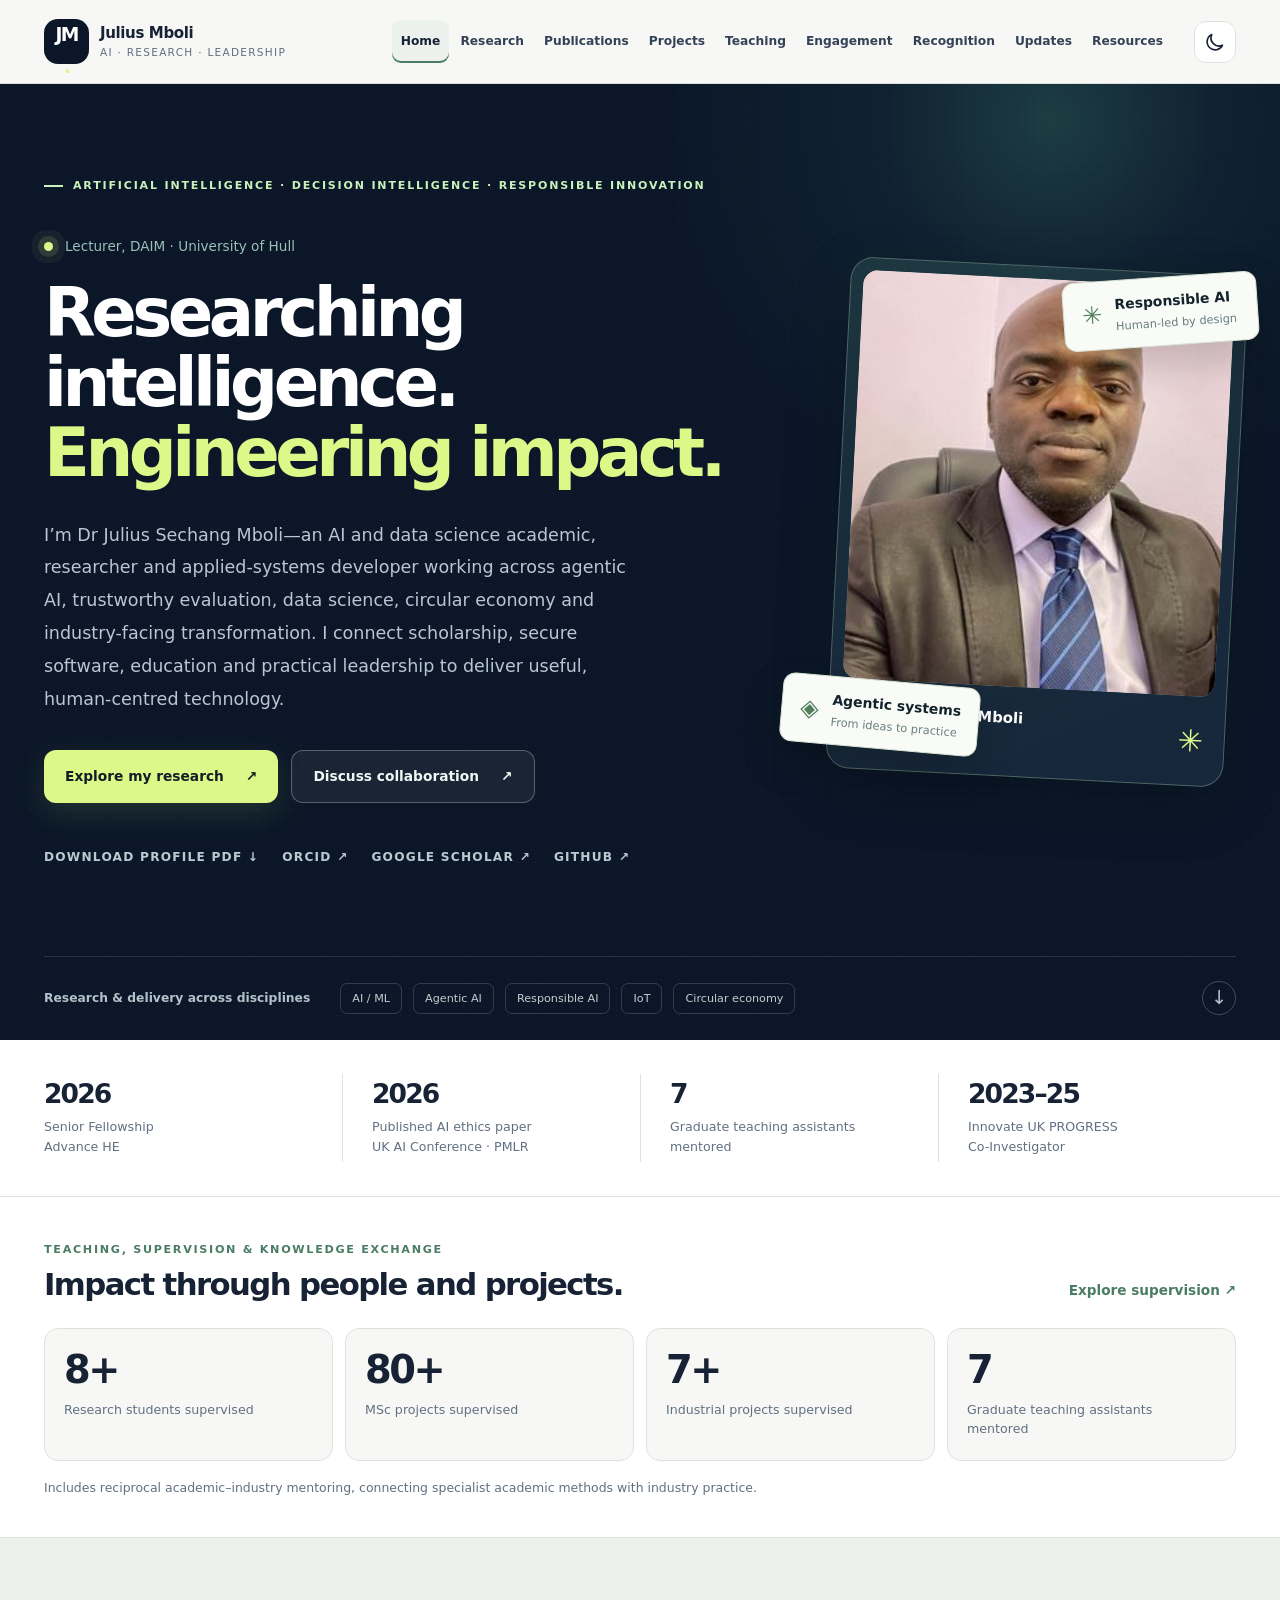
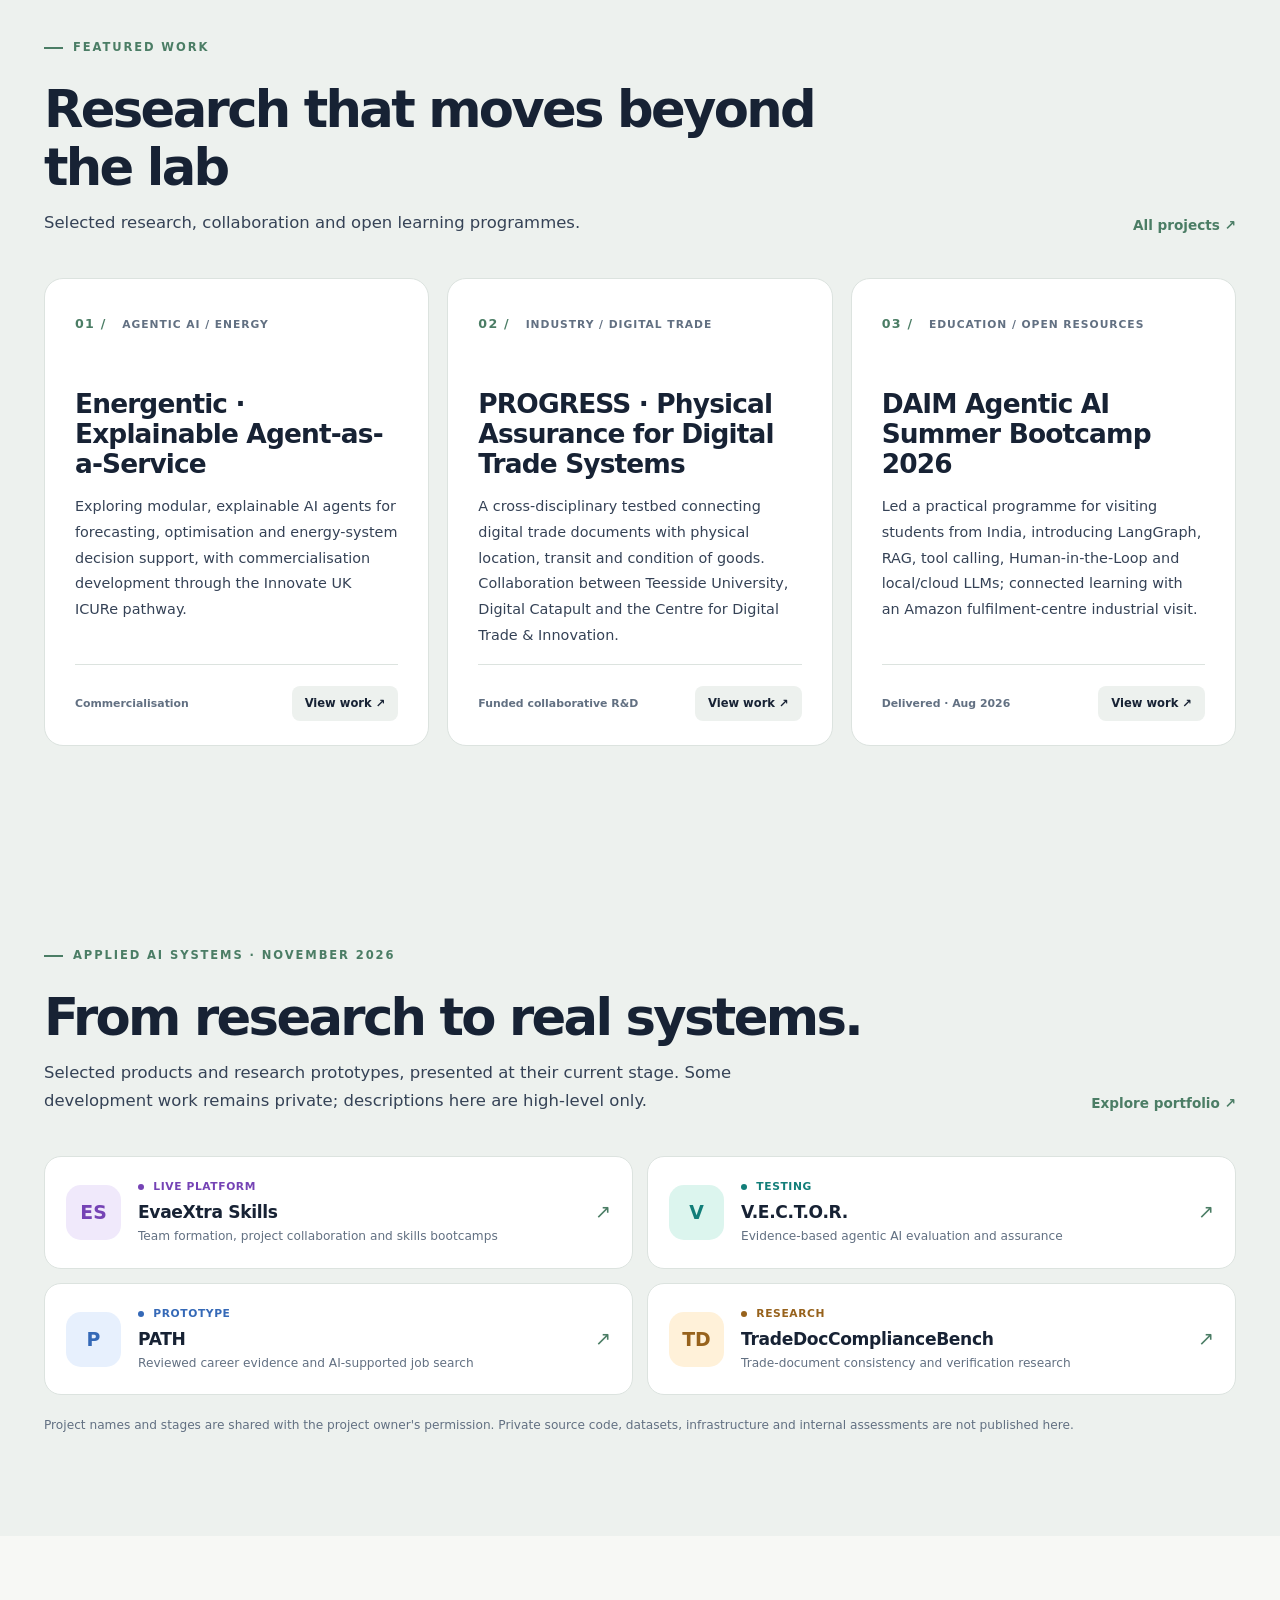
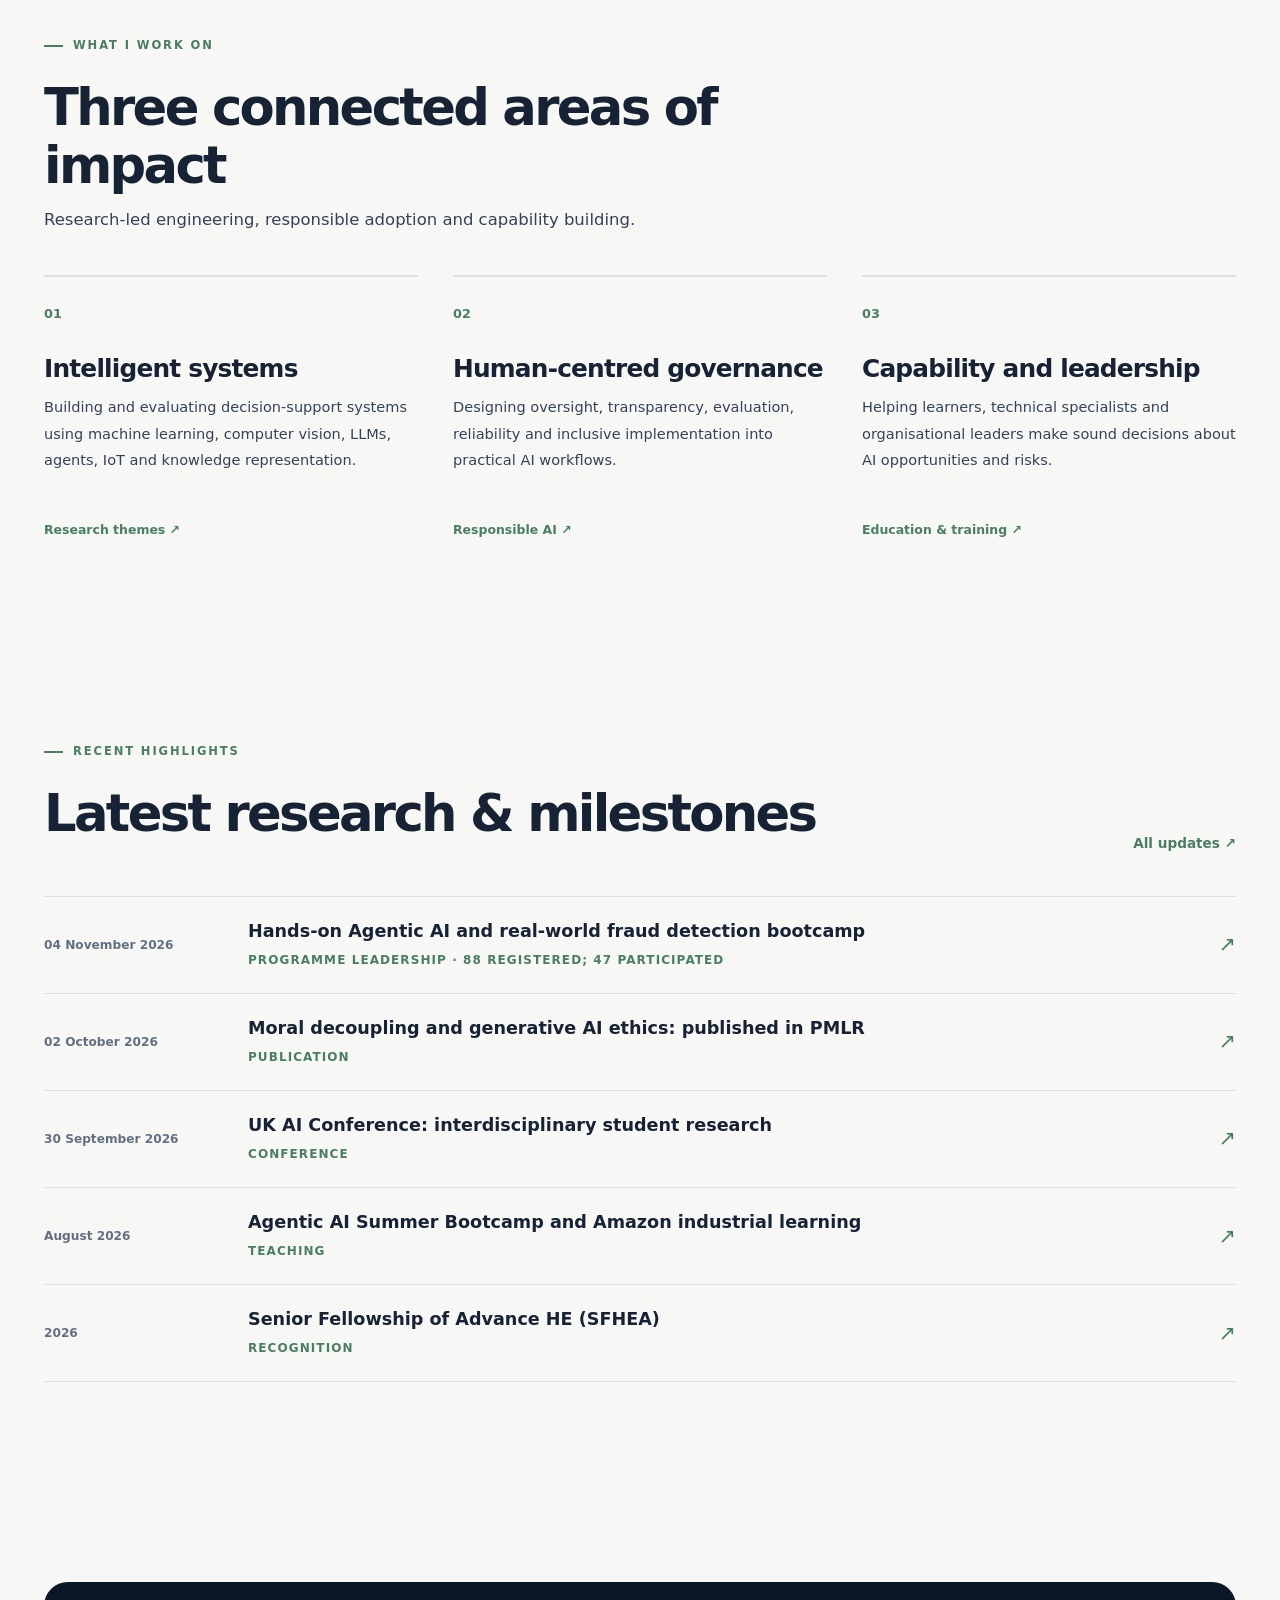
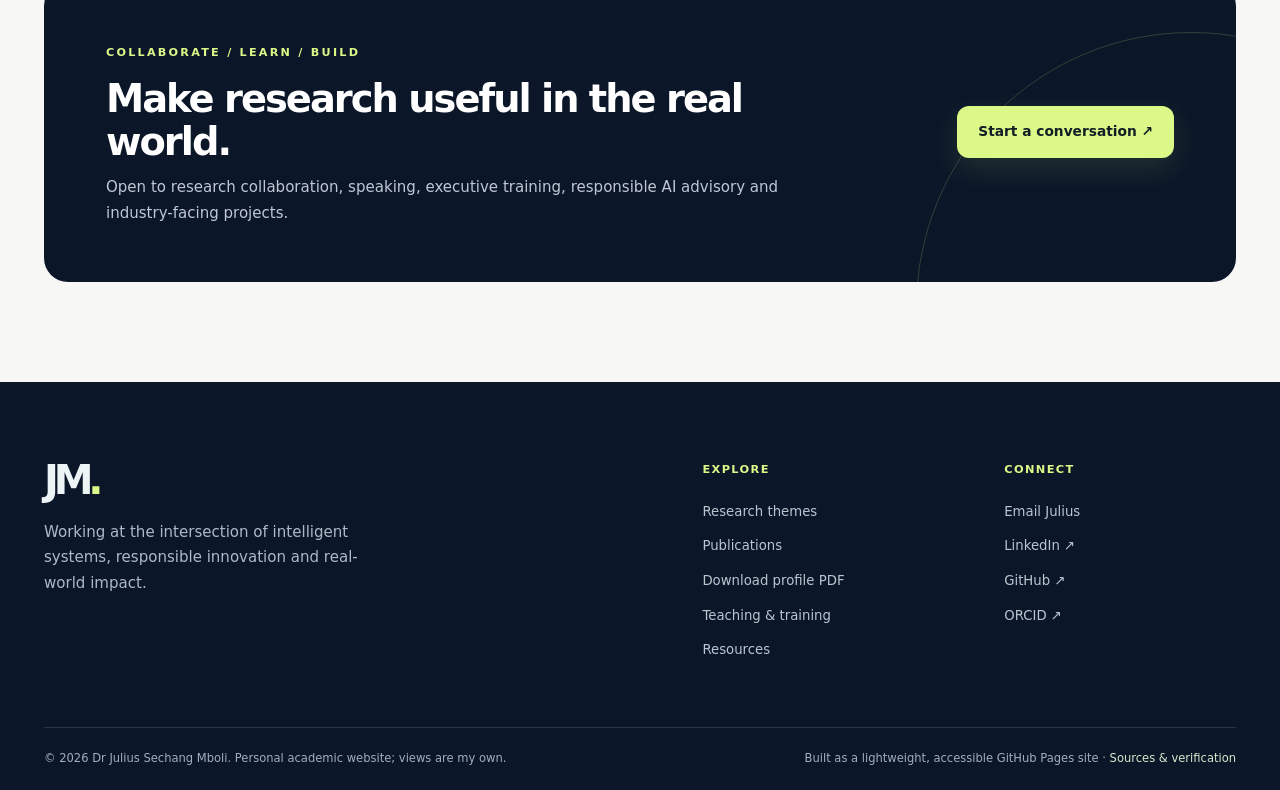
==== commit c948723f: "Merge branch 'main' of https://github.com/JSMboli/jsmboli.github.io" ====
--- a/index.html
+++ b/index.html
@@ -1,42 +1,56 @@
-<!doctype html>
-<html lang="en-GB" data-theme="light">
+<!DOCTYPE html>
+
+<html data-theme="light" lang="en-GB">
 <head>
-<meta charset="utf-8">
-<meta name="viewport" content="width=device-width, initial-scale=1">
-<meta name="theme-color" content="#0c1728">
-<meta name="description" content="AI academic, researcher and technical leader at the University of Hull. Working across agentic AI, responsible systems, IoT, circular economy, teaching and consultancy.">
-<meta name="author" content="Dr Julius Sechang Mboli">
-<meta name="referrer" content="strict-origin-when-cross-origin">
-<meta property="og:type" content="website">
-<meta property="og:site_name" content="Dr Julius Sechang Mboli">
-<meta property="og:title" content="Dr Julius Sechang Mboli | AI, Data Science &amp; Responsible Innovation">
-<meta property="og:description" content="AI academic, researcher and technical leader at the University of Hull. Working across agentic AI, responsible systems, IoT, circular economy, teaching and consultancy.">
-<meta property="og:url" content="https://jsmboli.github.io/">
-<meta property="og:image" content="https://jsmboli.github.io/assets/img/julius-mboli.jpg">
-<meta name="twitter:card" content="summary">
-<link rel="canonical" href="https://jsmboli.github.io/">
-<link rel="icon" type="image/png" href="favicon.png">
-<link rel="manifest" href="site.webmanifest">
-<link rel="stylesheet" href="assets/css/site.css">
+<meta charset="utf-8"/>
+<meta content="width=device-width, initial-scale=1" name="viewport"/>
+<meta content="#0c1728" name="theme-color"/>
+<meta content="Dr Julius Sechang Mboli: AI research, agentic systems and responsible innovation, applied AI portfolio, research supervision and academic–industry collaboration." name="description"/>
+<meta content="Dr Julius Sechang Mboli" name="author"/>
+<meta content="strict-origin-when-cross-origin" name="referrer"/>
+<meta content="website" property="og:type"/>
+<meta content="Dr Julius Sechang Mboli" property="og:site_name"/>
+<meta content="Dr Julius Sechang Mboli | AI, Data Science &amp; Responsible Innovation" property="og:title"/>
+<meta content="Dr Julius Sechang Mboli: AI research, agentic systems and responsible innovation, applied AI portfolio, research supervision and academic–industry collaboration." property="og:description"/>
+<meta content="https://jsmboli.github.io/" property="og:url"/>
+<meta content="https://jsmboli.github.io/assets/img/julius-mboli.jpg" property="og:image"/>
+<meta content="summary" name="twitter:card"/>
+<link href="https://jsmboli.github.io/" rel="canonical"/>
+<link href="favicon.png" rel="icon" type="image/png"/>
+<link href="site.webmanifest" rel="manifest"/>
+<link href="assets/css/site.css" rel="stylesheet"/>
 <title>Dr Julius Sechang Mboli | AI, Data Science &amp; Responsible Innovation</title>
 <script type="application/ld+json">{"@context": "https://schema.org", "@type": "Person", "name": "Dr Julius Sechang Mboli", "givenName": "Julius Sechang", "familyName": "Mboli", "url": "https://jsmboli.github.io/", "image": "https://jsmboli.github.io/assets/img/julius-mboli.jpg", "jobTitle": "Lecturer in AI and Data Science", "affiliation": {"@type": "CollegeOrUniversity", "name": "University of Hull", "url": "https://www.hull.ac.uk/"}, "sameAs": ["https://orcid.org/0000-0003-1708-3052", "https://scholar.google.com/citations?user=RyLQoU8AAAAJ&hl=en", "https://github.com/JSMboli", "https://www.linkedin.com/in/engr-julius-sechang-mboli/", "https://hull-repository.worktribe.com/person/4529393/julius-mboli"], "knowsAbout": ["Artificial Intelligence", "Agentic AI", "Responsible AI", "Circular Economy", "Internet of Things", "Data Science", "Machine Learning"]}</script>
-<script defer src="assets/js/site.js"></script>
+<script defer="" src="assets/js/site.js"></script>
 </head>
 <body data-page="index.html">
 <a class="skip-link" href="#main">Skip to content</a>
 <div class="site-shell">
 <header class="site-header" id="top">
- <div class="nav-wrap container">
-  <a href="index.html" class="brand" aria-label="Julius Mboli, home"><span class="brand-glyph">JM<span class="glyph-dot">.</span></span><span class="brand-type"><strong>Julius Mboli</strong><small>AI · Research · Leadership</small></span></a>
-  <nav class="desktop-nav" aria-label="Primary navigation">
-   <a href="index.html" aria-current="page">Home</a><a href="research.html" >Research</a><a href="publications.html" >Publications</a><a href="projects.html" >Projects</a><a href="teaching.html" >Teaching</a><a href="talks.html" >Engagement</a><a href="awards.html" >Recognition</a><a href="ResearchBlog.html" >Updates</a><a href="resources.html" >Resources</a>
-  </nav>
-  <div class="nav-tools"><button type="button" id="theme-toggle" class="icon-button" aria-label="Switch to dark mode" title="Toggle colour theme"><svg viewBox="0 0 24 24" aria-hidden="true"><path d="M20.2 15.5A8.8 8.8 0 0 1 8.5 3.8a8.8 8.8 0 1 0 11.7 11.7Z"/></svg></button><button type="button" id="menu-toggle" class="menu-button" aria-controls="mobile-menu" aria-expanded="false" aria-label="Open navigation"><span></span><span></span><span></span></button></div>
- </div>
- <nav class="mobile-nav container" id="mobile-menu" aria-label="Mobile navigation" hidden><a href="index.html" aria-current="page">Home <span aria-hidden="true">↗</span></a><a href="research.html" >Research <span aria-hidden="true">↗</span></a><a href="publications.html" >Publications <span aria-hidden="true">↗</span></a><a href="projects.html" >Projects <span aria-hidden="true">↗</span></a><a href="teaching.html" >Teaching <span aria-hidden="true">↗</span></a><a href="talks.html" >Engagement <span aria-hidden="true">↗</span></a><a href="awards.html" >Recognition <span aria-hidden="true">↗</span></a><a href="ResearchBlog.html" >Updates <span aria-hidden="true">↗</span></a><a href="resources.html" >Resources <span aria-hidden="true">↗</span></a></nav>
+<div class="nav-wrap container">
+<a aria-label="Julius Mboli, home" class="brand" href="index.html"><span class="brand-glyph">JM<span class="glyph-dot">.</span></span><span class="brand-type"><strong>Julius Mboli</strong><small>AI · Research · Leadership</small></span></a>
+<nav aria-label="Primary navigation" class="desktop-nav">
+<a aria-current="page" href="index.html">Home</a><a href="research.html">Research</a><a href="publications.html">Publications</a><a href="projects.html">Projects</a><a href="teaching.html">Teaching</a><a href="talks.html">Engagement</a><a href="awards.html">Recognition</a><a href="ResearchBlog.html">Updates</a><a href="resources.html">Resources</a>
+</nav>
+<div class="nav-tools"><button aria-label="Switch to dark mode" class="icon-button" id="theme-toggle" title="Toggle colour theme" type="button"><svg aria-hidden="true" viewbox="0 0 24 24"><path d="M20.2 15.5A8.8 8.8 0 0 1 8.5 3.8a8.8 8.8 0 1 0 11.7 11.7Z"></path></svg></button><button aria-controls="mobile-menu" aria-expanded="false" aria-label="Open navigation" class="menu-button" id="menu-toggle" type="button"><span></span><span></span><span></span></button></div>
+</div>
+<nav aria-label="Mobile navigation" class="mobile-nav container" hidden="" id="mobile-menu"><a aria-current="page" href="index.html">Home <span aria-hidden="true">↗</span></a><a href="research.html">Research <span aria-hidden="true">↗</span></a><a href="publications.html">Publications <span aria-hidden="true">↗</span></a><a href="projects.html">Projects <span aria-hidden="true">↗</span></a><a href="teaching.html">Teaching <span aria-hidden="true">↗</span></a><a href="talks.html">Engagement <span aria-hidden="true">↗</span></a><a href="awards.html">Recognition <span aria-hidden="true">↗</span></a><a href="ResearchBlog.html">Updates <span aria-hidden="true">↗</span></a><a href="resources.html">Resources <span aria-hidden="true">↗</span></a></nav>
 </header>
-<main id="main"><section class="hero grain"><div class="hero-aurora" aria-hidden="true"></div><div class="container hero-grid"><div class="hero-copy"><div class="eyebrow"><span class="eyebrow-line"></span>Artificial intelligence · Decision intelligence · Responsible innovation</div><div class="hero-state"><span class="pulse"></span> Lecturer, DAIM · University of Hull</div><h1>Researching intelligence.<br><span class="highlight-lime">Engineering impact.</span></h1><p class="hero-sub">I’m <strong>Dr Julius Sechang Mboli</strong>—an AI and data science academic working across agentic systems, responsible AI, the circular economy and industry-facing digital transformation. I connect research, software, leadership and practical education to solve meaningful problems.</p><div class="hero-actions"><a class="btn btn-lime" href="research.html">Explore my research <span aria-hidden="true">↗</span></a><a class="btn btn-outline-light" href="mailto:J.Mboli@hull.ac.uk">Discuss collaboration <span aria-hidden="true">↗</span></a></div><div class="hero-links"><a href="assets/Julius_Sechang_Mboli_Academic_Profile_2026.pdf" download>Download profile PDF ↓</a><a href="https://orcid.org/0000-0003-1708-3052" target="_blank" rel="noopener noreferrer">ORCID ↗</a><a href="https://scholar.google.com/citations?user=RyLQoU8AAAAJ&hl=en" target="_blank" rel="noopener noreferrer">Google Scholar ↗</a><a href="https://github.com/JSMboli" target="_blank" rel="noopener noreferrer">GitHub ↗</a></div></div><div class="hero-aside"><div class="portrait-card"><img src="assets/img/julius-mboli.jpg" width="320" height="320" alt="Portrait of Dr Julius Sechang Mboli" fetchpriority="high"><div class="portrait-caption"><div><strong>Julius Sechang Mboli</strong><span>PhD · SFHEA · MBA</span></div><span class="portrait-spark" aria-hidden="true">✳</span></div></div><div class="floating-note note-a"><span class="mini-spark">✳</span><span><strong>Responsible AI</strong><small>Human-led by design</small></span></div><div class="floating-note note-b"><span class="mini-spark">◈</span><span><strong>Agentic systems</strong><small>From ideas to practice</small></span></div></div></div><div class="hero-bottom container"><span>Research &amp; delivery across disciplines</span><div class="hero-discipline"><span>AI / ML</span><span>Agentic AI</span><span>Responsible AI</span><span>IoT</span><span>Circular economy</span></div><a href="#featured" aria-label="Explore featured work">↓</a></div></section><section class="metric-band" ><div class="container"><div class="metric-grid"><div><strong>2026</strong><span>Senior Fellowship<br>Advance HE</span></div><div><strong>2026</strong><span>Published AI ethics paper<br>UK AI Conference · PMLR</span></div><div><strong>7</strong><span>Graduate teaching assistants<br>mentored</span></div><div><strong>2023–25</strong><span>Innovate UK PROGRESS<br>Co-Investigator</span></div></div></div></section><section class="section-pad section-soft" id=featured><div class="container"><div class="section-heading"><div><div class="eyebrow"><span class="eyebrow-line"></span>Featured work</div><h2>Research that moves beyond the lab</h2><p>Selected research, collaboration and open learning programmes.</p></div><a href="projects.html" class="section-cta">All projects ↗</a></div><div class="feature-grid"><article class="feature-card"><div class="feature-num">01 / <span>Agentic AI / energy</span></div><h3>Energentic · Explainable Agent-as-a-Service</h3><p>Exploring modular, explainable AI agents for forecasting, optimisation and energy-system decision support, with commercialisation development through the Innovate UK ICURe pathway.</p><div class="feature-foot"><span>Commercialisation</span><a class="feature-arrow" href="https://www.energentic.ai/" target="_blank" rel="noopener noreferrer">View work<span aria-hidden="true"> ↗</span></a></div></article><article class="feature-card"><div class="feature-num">02 / <span>Industry / digital trade</span></div><h3>PROGRESS · Physical Assurance for Digital Trade Systems</h3><p>A cross-disciplinary testbed connecting digital trade documents with physical location, transit and condition of goods. Collaboration between Teesside University, Digital Catapult and the Centre for Digital Trade &amp; Innovation.</p><div class="feature-foot"><span>Funded collaborative R&amp;D</span><a class="feature-arrow" href="https://research.tees.ac.uk/en/projects/physical-assurance-for-digital-trade-systems-progress/" target="_blank" rel="noopener noreferrer">View work<span aria-hidden="true"> ↗</span></a></div></article><article class="feature-card"><div class="feature-num">03 / <span>Education / open resources</span></div><h3>DAIM Agentic AI Summer Bootcamp 2026</h3><p>Led a practical programme for visiting students from India, introducing LangGraph, RAG, tool calling, Human-in-the-Loop and local/cloud LLMs; connected learning with an Amazon fulfilment-centre industrial visit.</p><div class="feature-foot"><span>Delivered · Aug 2026</span><a class="feature-arrow" href="https://jsmboli.github.io/agentic-ai-bootcamp/" target="_blank" rel="noopener noreferrer">View work<span aria-hidden="true"> ↗</span></a></div></article></div></div></section><section class="section-pad" ><div class="container"><div class="section-heading"><div><div class="eyebrow"><span class="eyebrow-line"></span>What I work on</div><h2>Three connected areas of impact</h2><p>Research-led engineering, responsible adoption and capability building.</p></div></div><div class="focus-grid"><article><span class="focus-icon">01</span><h3>Intelligent systems</h3><p>Building and evaluating decision-support systems using machine learning, computer vision, LLMs, agents, IoT and knowledge representation.</p><a href="research.html">Research themes ↗</a></article><article><span class="focus-icon">02</span><h3>Human-centred governance</h3><p>Designing oversight, transparency, evaluation, reliability and inclusive implementation into practical AI workflows.</p><a href="research.html#responsible">Responsible AI ↗</a></article><article><span class="focus-icon">03</span><h3>Capability and leadership</h3><p>Helping learners, technical specialists and organisational leaders make sound decisions about AI opportunities and risks.</p><a href="teaching.html">Education & training ↗</a></article></div></div></section><section class="section-pad" ><div class="container"><div class="section-heading"><div><div class="eyebrow"><span class="eyebrow-line"></span>Recent highlights</div><h2>Latest research & milestones</h2></div><a href="ResearchBlog.html" class="section-cta">All updates ↗</a></div><div class="news-list"><a class="news-item" href="https://proceedings.mlr.press/v348/chimezie26a.html" target="_blank" rel="noopener noreferrer"><span class="news-date">02 October 2026</span><span class="news-main"><strong>Moral decoupling and generative AI ethics: published in PMLR</strong><span>Publication</span></span><span class="news-arrow" aria-hidden="true">↗</span></a><a class="news-item" href="https://uk.linkedin.com/company/daim-data-science-and-artificial-intelligence-university-of-hull" target="_blank" rel="noopener noreferrer"><span class="news-date">30 September 2026</span><span class="news-main"><strong>UK AI Conference: interdisciplinary student research</strong><span>Conference</span></span><span class="news-arrow" aria-hidden="true">↗</span></a><a class="news-item" href="https://jsmboli.github.io/agentic-ai-bootcamp/" target="_blank" rel="noopener noreferrer"><span class="news-date">August 2026</span><span class="news-main"><strong>Agentic AI Summer Bootcamp and Amazon industrial learning</strong><span>Teaching</span></span><span class="news-arrow" aria-hidden="true">↗</span></a><a class="news-item" href="https://hull-repository.worktribe.com/person/4529393/julius-mboli" target="_blank" rel="noopener noreferrer"><span class="news-date">2026</span><span class="news-main"><strong>Senior Fellowship of Advance HE (SFHEA)</strong><span>Recognition</span></span><span class="news-arrow" aria-hidden="true">↗</span></a></div></div></section><section class="section-pad" ><div class="container"><div class="collab-callout"><div><span class="light-eyebrow">Collaborate / Learn / Build</span><h2>Make research useful in the real world.</h2><p>Open to research collaboration, speaking, executive training, responsible AI advisory and industry-facing projects.</p></div><div><a class="btn btn-lime" href="mailto:J.Mboli@hull.ac.uk?subject=Research%20and%20AI%20collaboration">Start a conversation ↗</a></div></div></div></section></main>
-<footer class="footer"><div class="container footer-top"><div><div class="footer-mark">JM<span>.</span></div><p>Working at the intersection of intelligent systems, responsible innovation and real-world impact.</p></div><div><span class="footer-title">Explore</span><a href="research.html">Research themes</a><a href="publications.html">Publications</a><a href="assets/Julius_Sechang_Mboli_Academic_Profile_2026.pdf" download>Download profile PDF</a><a href="teaching.html">Teaching & training</a><a href="resources.html">Resources</a></div><div><span class="footer-title">Connect</span><a href="mailto:J.Mboli@hull.ac.uk">Email Julius</a><a href="https://www.linkedin.com/in/engr-julius-sechang-mboli/" target="_blank" rel="noopener noreferrer">LinkedIn ↗</a><a href="https://github.com/JSMboli" target="_blank" rel="noopener noreferrer">GitHub ↗</a><a href="https://orcid.org/0000-0003-1708-3052" target="_blank" rel="noopener noreferrer">ORCID ↗</a></div></div><div class="container footer-bottom"><small>© <span id="copyright-year">2026</span> Dr Julius Sechang Mboli. Personal academic website; views are my own.</small><small>Built as a lightweight, accessible GitHub Pages site · <a href="sources.html">Sources & verification</a></small></div></footer>
+<main id="main"><section class="hero grain"><div aria-hidden="true" class="hero-aurora"></div><div class="container hero-grid"><div class="hero-copy"><div class="eyebrow"><span class="eyebrow-line"></span>Artificial intelligence · Decision intelligence · Responsible innovation</div><div class="hero-state"><span class="pulse"></span> Lecturer, DAIM · University of Hull</div><h1>Researching intelligence.<br/><span class="highlight-lime">Engineering impact.</span></h1><p class="hero-sub">I’m Dr Julius Sechang Mboli—an AI and data science academic, researcher and applied-systems developer working across agentic AI, trustworthy evaluation, data science, circular economy and industry-facing transformation. I connect scholarship, secure software, education and practical leadership to deliver useful, human-centred technology.</p><div class="hero-actions"><a class="btn btn-lime" href="research.html">Explore my research <span aria-hidden="true">↗</span></a><a class="btn btn-outline-light" href="mailto:J.Mboli@hull.ac.uk">Discuss collaboration <span aria-hidden="true">↗</span></a></div><div class="hero-links"><a download="" href="assets/Julius_Sechang_Mboli_Academic_Profile_2026.pdf">Download profile PDF ↓</a><a href="https://orcid.org/0000-0003-1708-3052" rel="noopener noreferrer" target="_blank">ORCID ↗</a><a href="https://scholar.google.com/citations?user=RyLQoU8AAAAJ&amp;hl=en" rel="noopener noreferrer" target="_blank">Google Scholar ↗</a><a href="https://github.com/JSMboli" rel="noopener noreferrer" target="_blank">GitHub ↗</a></div></div><div class="hero-aside"><div class="portrait-card"><img alt="Portrait of Dr Julius Sechang Mboli" fetchpriority="high" height="320" src="assets/img/julius-mboli.jpg" width="320"/><div class="portrait-caption"><div><strong>Julius Sechang Mboli</strong><span>PhD · SFHEA · MBA</span></div><span aria-hidden="true" class="portrait-spark">✳</span></div></div><div class="floating-note note-a"><span class="mini-spark">✳</span><span><strong>Responsible AI</strong><small>Human-led by design</small></span></div><div class="floating-note note-b"><span class="mini-spark">◈</span><span><strong>Agentic systems</strong><small>From ideas to practice</small></span></div></div></div><div class="hero-bottom container"><span>Research &amp; delivery across disciplines</span><div class="hero-discipline"><span>AI / ML</span><span>Agentic AI</span><span>Responsible AI</span><span>IoT</span><span>Circular economy</span></div><a aria-label="Explore featured work" href="#featured">↓</a></div></section><section class="metric-band"><div class="container"><div class="metric-grid"><div><strong>2026</strong><span>Senior Fellowship<br/>Advance HE</span></div><div><strong>2026</strong><span>Published AI ethics paper<br/>UK AI Conference · PMLR</span></div><div><strong>7</strong><span>Graduate teaching assistants<br/>mentored</span></div><div><strong>2023–25</strong><span>Innovate UK PROGRESS<br/>Co-Investigator</span></div></div></div></section><section aria-labelledby="supervision-home-heading" class="supervision-band"><div class="container">
+<div class="supervision-band-head"><div><span class="mini-label">Teaching, supervision &amp; knowledge exchange</span><h2 id="supervision-home-heading">Impact through people and projects.</h2></div><a class="text-link" href="teaching.html#supervision">Explore supervision ↗</a></div>
+<div class="supervision-numbers" role="list"><div role="listitem"><strong>8+</strong><span>Research students supervised</span></div><div role="listitem"><strong>80+</strong><span>MSc projects supervised</span></div><div role="listitem"><strong>7+</strong><span>Industrial projects supervised</span></div><div role="listitem"><strong>7</strong><span>Graduate teaching assistants mentored</span></div></div>
+<p class="supervision-band-foot">Includes reciprocal academic–industry mentoring, connecting specialist academic methods with industry practice.</p>
+</div></section><section class="section-pad section-soft" id="featured"><div class="container"><div class="section-heading"><div><div class="eyebrow"><span class="eyebrow-line"></span>Featured work</div><h2>Research that moves beyond the lab</h2><p>Selected research, collaboration and open learning programmes.</p></div><a class="section-cta" href="projects.html">All projects ↗</a></div><div class="feature-grid"><article class="feature-card"><div class="feature-num">01 / <span>Agentic AI / energy</span></div><h3>Energentic · Explainable Agent-as-a-Service</h3><p>Exploring modular, explainable AI agents for forecasting, optimisation and energy-system decision support, with commercialisation development through the Innovate UK ICURe pathway.</p><div class="feature-foot"><span>Commercialisation</span><a class="feature-arrow" href="https://www.energentic.ai/" rel="noopener noreferrer" target="_blank">View work<span aria-hidden="true"> ↗</span></a></div></article><article class="feature-card"><div class="feature-num">02 / <span>Industry / digital trade</span></div><h3>PROGRESS · Physical Assurance for Digital Trade Systems</h3><p>A cross-disciplinary testbed connecting digital trade documents with physical location, transit and condition of goods. Collaboration between Teesside University, Digital Catapult and the Centre for Digital Trade &amp; Innovation.</p><div class="feature-foot"><span>Funded collaborative R&amp;D</span><a class="feature-arrow" href="https://research.tees.ac.uk/en/projects/physical-assurance-for-digital-trade-systems-progress/" rel="noopener noreferrer" target="_blank">View work<span aria-hidden="true"> ↗</span></a></div></article><article class="feature-card"><div class="feature-num">03 / <span>Education / open resources</span></div><h3>DAIM Agentic AI Summer Bootcamp 2026</h3><p>Led a practical programme for visiting students from India, introducing LangGraph, RAG, tool calling, Human-in-the-Loop and local/cloud LLMs; connected learning with an Amazon fulfilment-centre industrial visit.</p><div class="feature-foot"><span>Delivered · Aug 2026</span><a class="feature-arrow" href="https://jsmboli.github.io/agentic-ai-bootcamp/" rel="noopener noreferrer" target="_blank">View work<span aria-hidden="true"> ↗</span></a></div></article></div></div></section><section aria-labelledby="applied-work-heading" class="section-pad section-soft" id="applied-work"><div class="container">
+<div class="section-heading"><div><div class="eyebrow"><span class="eyebrow-line"></span>Applied AI systems · November 2026</div><h2 id="applied-work-heading">From research to real systems.</h2><p>Selected products and research prototypes, presented at their current stage. Some development work remains private; descriptions here are high-level only.</p></div><a class="section-cta" href="projects.html#applied-ai">Explore portfolio ↗</a></div>
+<div class="portfolio-strip">
+<a class="portfolio-teaser accent-purple" href="projects.html#skills"><span aria-hidden="true" class="teaser-mark">ES</span><span class="teaser-body"><span class="teaser-state"><i aria-hidden="true"></i> Live platform</span><strong>EvaeXtra Skills</strong><small>Team formation, project collaboration and skills bootcamps</small></span><span aria-hidden="true" class="teaser-arrow">↗</span></a>
+<a class="portfolio-teaser accent-teal" href="projects.html#vector"><span aria-hidden="true" class="teaser-mark">V</span><span class="teaser-body"><span class="teaser-state"><i aria-hidden="true"></i> Testing</span><strong>V.E.C.T.O.R.</strong><small>Evidence-based agentic AI evaluation and assurance</small></span><span aria-hidden="true" class="teaser-arrow">↗</span></a>
+<a class="portfolio-teaser accent-blue" href="projects.html#path"><span aria-hidden="true" class="teaser-mark">P</span><span class="teaser-body"><span class="teaser-state"><i aria-hidden="true"></i> Prototype</span><strong>PATH</strong><small>Reviewed career evidence and AI-supported job search</small></span><span aria-hidden="true" class="teaser-arrow">↗</span></a>
+<a class="portfolio-teaser accent-amber" href="projects.html#tradebench"><span aria-hidden="true" class="teaser-mark">TD</span><span class="teaser-body"><span class="teaser-state"><i aria-hidden="true"></i> Research</span><strong>TradeDocComplianceBench</strong><small>Trade-document consistency and verification research</small></span><span aria-hidden="true" class="teaser-arrow">↗</span></a>
 </div>
-<a class="back-top" href="#top" aria-label="Return to top">↑</a>
+<p class="subtle-footnote">Project names and stages are shared with the project owner's permission. Private source code, datasets, infrastructure and internal assessments are not published here.</p>
+</div></section><section class="section-pad"><div class="container"><div class="section-heading"><div><div class="eyebrow"><span class="eyebrow-line"></span>What I work on</div><h2>Three connected areas of impact</h2><p>Research-led engineering, responsible adoption and capability building.</p></div></div><div class="focus-grid"><article><span class="focus-icon">01</span><h3>Intelligent systems</h3><p>Building and evaluating decision-support systems using machine learning, computer vision, LLMs, agents, IoT and knowledge representation.</p><a href="research.html">Research themes ↗</a></article><article><span class="focus-icon">02</span><h3>Human-centred governance</h3><p>Designing oversight, transparency, evaluation, reliability and inclusive implementation into practical AI workflows.</p><a href="research.html#responsible">Responsible AI ↗</a></article><article><span class="focus-icon">03</span><h3>Capability and leadership</h3><p>Helping learners, technical specialists and organisational leaders make sound decisions about AI opportunities and risks.</p><a href="teaching.html">Education &amp; training ↗</a></article></div></div></section><section class="section-pad"><div class="container"><div class="section-heading"><div><div class="eyebrow"><span class="eyebrow-line"></span>Recent highlights</div><h2>Latest research &amp; milestones</h2></div><a class="section-cta" href="ResearchBlog.html">All updates ↗</a></div><div class="news-list"><a class="news-item" href="ResearchBlog.html#fraud-bootcamp"><span class="news-date">04 November 2026</span><span class="news-main"><strong>Hands-on Agentic AI and real-world fraud detection bootcamp</strong><span>Programme leadership · 88 registered; 47 participated</span></span><span aria-hidden="true" class="news-arrow">↗</span></a><a class="news-item" href="https://proceedings.mlr.press/v348/chimezie26a.html" rel="noopener noreferrer" target="_blank"><span class="news-date">02 October 2026</span><span class="news-main"><strong>Moral decoupling and generative AI ethics: published in PMLR</strong><span>Publication</span></span><span aria-hidden="true" class="news-arrow">↗</span></a><a class="news-item" href="https://uk.linkedin.com/company/daim-data-science-and-artificial-intelligence-university-of-hull" rel="noopener noreferrer" target="_blank"><span class="news-date">30 September 2026</span><span class="news-main"><strong>UK AI Conference: interdisciplinary student research</strong><span>Conference</span></span><span aria-hidden="true" class="news-arrow">↗</span></a><a class="news-item" href="https://jsmboli.github.io/agentic-ai-bootcamp/" rel="noopener noreferrer" target="_blank"><span class="news-date">August 2026</span><span class="news-main"><strong>Agentic AI Summer Bootcamp and Amazon industrial learning</strong><span>Teaching</span></span><span aria-hidden="true" class="news-arrow">↗</span></a><a class="news-item" href="https://hull-repository.worktribe.com/person/4529393/julius-mboli" rel="noopener noreferrer" target="_blank"><span class="news-date">2026</span><span class="news-main"><strong>Senior Fellowship of Advance HE (SFHEA)</strong><span>Recognition</span></span><span aria-hidden="true" class="news-arrow">↗</span></a></div></div></section><section class="section-pad"><div class="container"><div class="collab-callout"><div><span class="light-eyebrow">Collaborate / Learn / Build</span><h2>Make research useful in the real world.</h2><p>Open to research collaboration, speaking, executive training, responsible AI advisory and industry-facing projects.</p></div><div><a class="btn btn-lime" href="mailto:J.Mboli@hull.ac.uk?subject=Research%20and%20AI%20collaboration">Start a conversation ↗</a></div></div></div></section></main>
+<footer class="footer"><div class="container footer-top"><div><div class="footer-mark">JM<span>.</span></div><p>Working at the intersection of intelligent systems, responsible innovation and real-world impact.</p></div><div><span class="footer-title">Explore</span><a href="research.html">Research themes</a><a href="publications.html">Publications</a><a download="" href="assets/Julius_Sechang_Mboli_Academic_Profile_2026.pdf">Download profile PDF</a><a href="teaching.html">Teaching &amp; training</a><a href="resources.html">Resources</a></div><div><span class="footer-title">Connect</span><a href="mailto:J.Mboli@hull.ac.uk">Email Julius</a><a href="https://www.linkedin.com/in/engr-julius-sechang-mboli/" rel="noopener noreferrer" target="_blank">LinkedIn ↗</a><a href="https://github.com/JSMboli" rel="noopener noreferrer" target="_blank">GitHub ↗</a><a href="https://orcid.org/0000-0003-1708-3052" rel="noopener noreferrer" target="_blank">ORCID ↗</a></div></div><div class="container footer-bottom"><small>© <span id="copyright-year">2026</span> Dr Julius Sechang Mboli. Personal academic website; views are my own.</small><small>Built as a lightweight, accessible GitHub Pages site · <a href="sources.html">Sources &amp; verification</a></small></div></footer>
+</div>
+<a aria-label="Return to top" class="back-top" href="#top">↑</a>
 </body></html>
--- a/assets/css/site.css
+++ b/assets/css/site.css
@@ -57,3 +57,21 @@
 [hidden],.publication[hidden]{display:none!important}
 .profile-download{display:flex;align-items:center;justify-content:space-between;gap:35px;background:var(--navy);color:#fff;padding:35px 40px;border-radius:20px}.profile-download h2{font-size:2rem;margin-bottom:8px}.profile-download p{color:#bccbd4;max-width:530px;margin-bottom:0}.profile-download .btn{white-space:nowrap}
 @media(max-width:780px){.profile-download{flex-direction:column;align-items:start;padding:27px}}
+
+
+/* November 2026: public-facing applied AI portfolio and research supervision. */
+.supervision-band{background:var(--surface);border-bottom:1px solid var(--border);padding:37px 0 39px}.supervision-band-head{display:flex;align-items:end;justify-content:space-between;gap:22px;margin-bottom:26px}.supervision-band-head h2{font-size:clamp(1.48rem,2.4vw,2.2rem);margin:6px 0 0}.mini-label{color:var(--accent);font-size:.7rem;text-transform:uppercase;letter-spacing:.15em;font-weight:850}.supervision-numbers{display:grid;grid-template-columns:repeat(4,minmax(0,1fr));gap:12px}.supervision-numbers>div{border:1px solid var(--border);background:var(--bg);border-radius:14px;padding:21px 19px}.supervision-numbers strong{display:block;font-size:clamp(1.85rem,3vw,2.7rem);line-height:1.05;letter-spacing:-.065em;color:var(--ink)}.supervision-numbers span{display:block;font-size:.79rem;color:var(--muted);line-height:1.5;margin-top:11px}.supervision-band-foot{font-size:.78rem;color:var(--muted);margin:16px 0 0}
+.portfolio-strip{display:grid;grid-template-columns:repeat(2,minmax(0,1fr));gap:14px}.portfolio-teaser{border:1px solid var(--border);background:var(--surface);padding:21px;border-radius:17px;display:flex;gap:17px;align-items:center;transition:transform .2s,box-shadow .2s,border-color .2s;min-width:0}.portfolio-teaser:hover{transform:translateY(-3px);box-shadow:var(--shadow);border-color:var(--accent)}.teaser-mark{width:55px;height:55px;border-radius:15px;display:grid;place-items:center;color:var(--product-color);background:var(--product-wash);font-size:1.18rem;font-weight:900;flex:none}.teaser-body{display:flex;flex-direction:column;min-width:0}.teaser-body strong{font-size:1.07rem;line-height:1.3;letter-spacing:-.02em}.teaser-body small{font-size:.76rem;line-height:1.6;color:var(--muted);margin-top:4px}.teaser-state{color:var(--product-color);font-size:.67rem;font-weight:850;letter-spacing:.055em;margin-bottom:5px;text-transform:uppercase}.teaser-state i{display:inline-block;background:currentColor;width:6px;height:6px;border-radius:50%;margin-right:5px;vertical-align:middle}.teaser-arrow{margin-left:auto;font-size:1.2rem;color:var(--accent);align-self:center}.subtle-footnote{font-size:.76rem;color:var(--muted);margin:20px 0 0;line-height:1.7}
+.accent-purple{--product-color:#7543b5;--product-wash:#f0e9fb;--product-glow:rgba(117,67,181,.13)}.accent-teal{--product-color:#127e79;--product-wash:#dcf5ee;--product-glow:rgba(18,126,121,.13)}.accent-blue{--product-color:#3569b7;--product-wash:#e7f0fd;--product-glow:rgba(53,105,183,.14)}.accent-amber{--product-color:#97621c;--product-wash:#fff1d9;--product-glow:rgba(151,98,28,.13)}
+.maturity-legend{display:flex;flex-wrap:wrap;gap:12px 24px;margin-bottom:26px;color:var(--muted);font-size:.76rem}.maturity-legend span{display:inline-flex;align-items:center;gap:8px}.legend-dot{height:8px;width:8px;border-radius:50%;background:var(--muted);display:inline-block}.legend-dot.live{background:#299366}.legend-dot.testing{background:#119c9c}.legend-dot.prototype{background:#517cc8}.legend-dot.research{background:#c28c34}
+.applied-grid{display:grid;grid-template-columns:repeat(2,minmax(0,1fr));gap:22px}.applied-card{border:1px solid var(--border);background:var(--surface);border-radius:23px;overflow:hidden;display:flex;flex-direction:column;min-width:0;scroll-margin-top:112px}.applied-visual{height:205px;background:linear-gradient(135deg,var(--product-wash),var(--bg));border-bottom:1px solid var(--border);position:relative;overflow:hidden;color:var(--product-color)}.applied-content{padding:28px 31px 31px;display:flex;flex-direction:column;flex:1}.applied-top{display:flex;align-items:center;justify-content:space-between;gap:10px;flex-wrap:wrap;margin-bottom:14px}.applied-category{font-size:.68rem;text-transform:uppercase;letter-spacing:.075em;font-weight:900;color:var(--product-color)}.stage-pill{display:inline-flex;align-items:center;gap:7px;padding:6px 10px;font-weight:800;font-size:.69rem;border:1px solid var(--border);border-radius:999px;color:var(--ink-2);background:var(--bg)}.stage-pill i{width:7px;height:7px;border-radius:50%;background:#64768a}.stage-live i{background:#299366}.stage-testing i{background:#119c9c}.stage-prototype i{background:#517cc8}.stage-research i{background:#c28c34}.applied-card h3{font-size:1.75rem;line-height:1.15;overflow-wrap:anywhere;margin:0 0 11px}.applied-subtitle{font-weight:800;color:var(--ink);font-size:.92rem;margin:0 0 12px}.applied-content>p:not(.applied-subtitle){font-size:.89rem;line-height:1.75;margin-bottom:21px}.applied-tags{display:flex;gap:7px;flex-wrap:wrap;margin-top:auto}.applied-tags span{border:1px solid var(--border);border-radius:7px;font-size:.69rem;color:var(--muted);padding:4px 9px;background:var(--bg)}.applied-actions{display:flex;flex-wrap:wrap;align-items:center;gap:15px;margin-top:23px;padding-top:20px;border-top:1px solid var(--border)}.btn-dark{background:var(--navy);color:#fff;min-height:42px;padding:10px 17px;gap:10px}.btn-dark:hover{background:#183a42}.private-note{font-size:.71rem;color:var(--muted);font-weight:600}.portfolio-note{border-left:3px solid var(--accent);margin-top:27px;padding:13px 19px;background:var(--surface);border-radius:0 12px 12px 0;color:var(--ink-2);font-size:.79rem;line-height:1.75}.portfolio-note strong{color:var(--ink)}
+.visual-rail{position:absolute;left:21%;top:15px;width:50px;height:175px;border-radius:12px;background:#fff;box-shadow:0 15px 28px var(--product-glow);display:flex;align-items:center;flex-direction:column;padding:15px 10px;gap:18px}.visual-rail b{display:grid;place-items:center;width:30px;height:30px;border-radius:10px;background:#6c38ac;color:white;font-size:1.25rem}.visual-rail i{display:block;height:6px;width:17px;border-radius:3px;background:#d8caee}.visual-main{position:absolute;left:calc(21% + 59px);top:15px;width:56%;height:175px;border-radius:13px;background:#fff;box-shadow:0 15px 28px var(--product-glow);padding:21px}.visual-kicker{font-size:.53rem;letter-spacing:.16em;font-weight:800}.visual-bars{margin:14px 0;display:grid;gap:8px}.visual-bars i{display:block;background:#d6c7e6;border-radius:4px;height:7px}.visual-bars i:nth-child(2){width:59%;background:#e9e1f2}.visual-minicards{display:flex;gap:9px}.visual-minicards i{display:block;width:25%;height:42px;border-radius:7px;background:#f4edfc;border:1px solid #e4daf1}.visual-orb{position:absolute;width:63px;height:63px;right:11%;bottom:10px;border-radius:50%;background:rgba(117,67,181,.2);filter:blur(7px)}
+.visual-vector{background:radial-gradient(circle at 50% 50%,#204b4d,#11242e 75%)}.visual-orbit{position:absolute;border:1px solid rgba(116,221,204,.33);border-radius:50%;left:50%;top:50%;transform:translate(-50%,-50%)}.orbit-outer{width:245px;height:245px}.orbit-inner{width:165px;height:165px}.visual-shield{position:absolute;top:50%;left:50%;transform:translate(-50%,-50%) rotate(-6deg);width:85px;height:85px;border-radius:24px;background:rgba(103,218,196,.13);border:1px solid rgba(103,218,196,.4);display:grid;place-items:center;font-size:2.65rem;color:#95f1db}.visual-node{position:absolute;width:33px;height:33px;border:1px solid rgba(103,218,196,.4);background:#183b43;border-radius:10px}.node-a{left:27%;top:24px}.node-b{right:25%;top:73px}.node-c{left:25%;bottom:25px}.visual-legend,.path-caption,.trade-caption{position:absolute;bottom:10px;left:0;right:0;text-align:center;font-size:.59rem;letter-spacing:.22em;font-weight:850}.visual-legend{color:#8ed9c5}
+.visual-path{display:flex;align-items:center;justify-content:center;gap:10px;padding:0 35px}.path-step{position:relative;background:white;width:88px;height:83px;border:1px solid #c9daf3;border-radius:15px;display:flex;flex-direction:column;align-items:center;justify-content:center;box-shadow:0 14px 28px var(--product-glow)}.path-step b{font-size:1.45rem}.path-step i{height:5px;width:33px;background:#aec7ed;border-radius:4px;display:block;margin-top:10px}.path-join{height:2px;width:19px;background:#89afe4;flex:none}.path-caption{color:#4872aa}
+.visual-trade{background:radial-gradient(circle at 65% 40%,#fff8e9,#f6e7cc)}.trade-doc{position:absolute;width:150px;height:160px;border:1px solid #ddcaa6;border-radius:11px;top:25px;background:#fff;box-shadow:0 17px 30px var(--product-glow);padding:23px 16px}.trade-doc.doc-one{left:calc(50% - 105px);transform:rotate(-10deg)}.trade-doc.doc-two{left:calc(50% - 35px);top:20px;transform:rotate(9deg)}.trade-doc span{display:block;width:45px;height:12px;background:#deb579;border-radius:3px;margin-bottom:16px}.trade-doc i{display:block;height:5px;background:#e3dccd;margin:10px 0;border-radius:3px}.trade-doc i:nth-of-type(2){width:73%}.trade-check{position:absolute;left:calc(50% + 75px);top:110px;width:48px;height:48px;border-radius:50%;background:#e7f6ec;border:3px solid #fff;display:grid;place-items:center;box-shadow:0 5px 15px rgba(0,0,0,.1);color:#27815c;font-weight:900;font-size:1.6rem}.trade-caption{color:#926624}
+.mentor-grid{display:grid;grid-template-columns:repeat(3,minmax(0,1fr));gap:17px}.mentor-grid article{padding:28px;border:1px solid var(--border);background:var(--surface);border-radius:18px}.mentor-grid strong{font-size:clamp(2.1rem,4.3vw,3.2rem);line-height:1;color:var(--accent);letter-spacing:-.07em}.mentor-grid h3{font-size:1.24rem;margin:16px 0 9px}.mentor-grid p{font-size:.83rem;margin:0;line-height:1.8}.mentorship-bridge{display:flex;gap:22px;align-items:center;background:var(--navy);border-radius:20px;padding:30px 36px;color:white;margin-top:22px}.bridge-icon{flex:none;display:grid;place-items:center;width:68px;height:68px;border:1px solid rgba(255,255,255,.2);border-radius:17px;color:var(--lime);font-size:2rem}.mentorship-bridge h3{margin:0 0 10px;color:#fff}.mentorship-bridge p{color:#c5d7dc;font-size:.88rem;line-height:1.8;margin:0}.news-addition-note{font-size:.83rem;color:var(--muted)}.news-addition-note a{font-weight:800;color:var(--accent)}.source-notes{max-width:900px}.source-notes p{line-height:1.85}.topic-note{font-size:.84rem;color:var(--muted)}
+@media(max-width:1050px){.applied-content{padding:25px 23px}.applied-visual{height:180px}.visual-rail,.visual-main{transform:scale(.9);transform-origin:top left}}
+@media(max-width:780px){.supervision-band-head{align-items:flex-start;flex-direction:column}.supervision-numbers{grid-template-columns:repeat(2,minmax(0,1fr))}.applied-grid{grid-template-columns:1fr}.portfolio-strip{grid-template-columns:1fr}.mentor-grid{grid-template-columns:1fr}.mentorship-bridge{flex-direction:column;align-items:flex-start}.applied-card h3{font-size:1.6rem}}
+@media(max-width:480px){.supervision-numbers{gap:8px}.supervision-numbers>div{padding:16px 14px}.supervision-numbers strong{font-size:2.1rem}.applied-content{padding:21px}.maturity-legend{gap:10px 14px}.portfolio-teaser{padding:16px;gap:12px}.teaser-mark{width:43px;height:43px;font-size:.95rem}.applied-visual{height:170px}.visual-rail{left:12%}.visual-main{left:calc(12% + 59px);width:65%}.mentorship-bridge{padding:24px}}
+@media(prefers-reduced-motion:reduce){.portfolio-teaser{transition:none}}
+@media print{.applied-card,.mentor-grid article,.supervision-numbers>div{break-inside:avoid}.applied-visual{display:none}.mentorship-bridge{background:#eee;color:#111}.mentorship-bridge p{color:#111}}
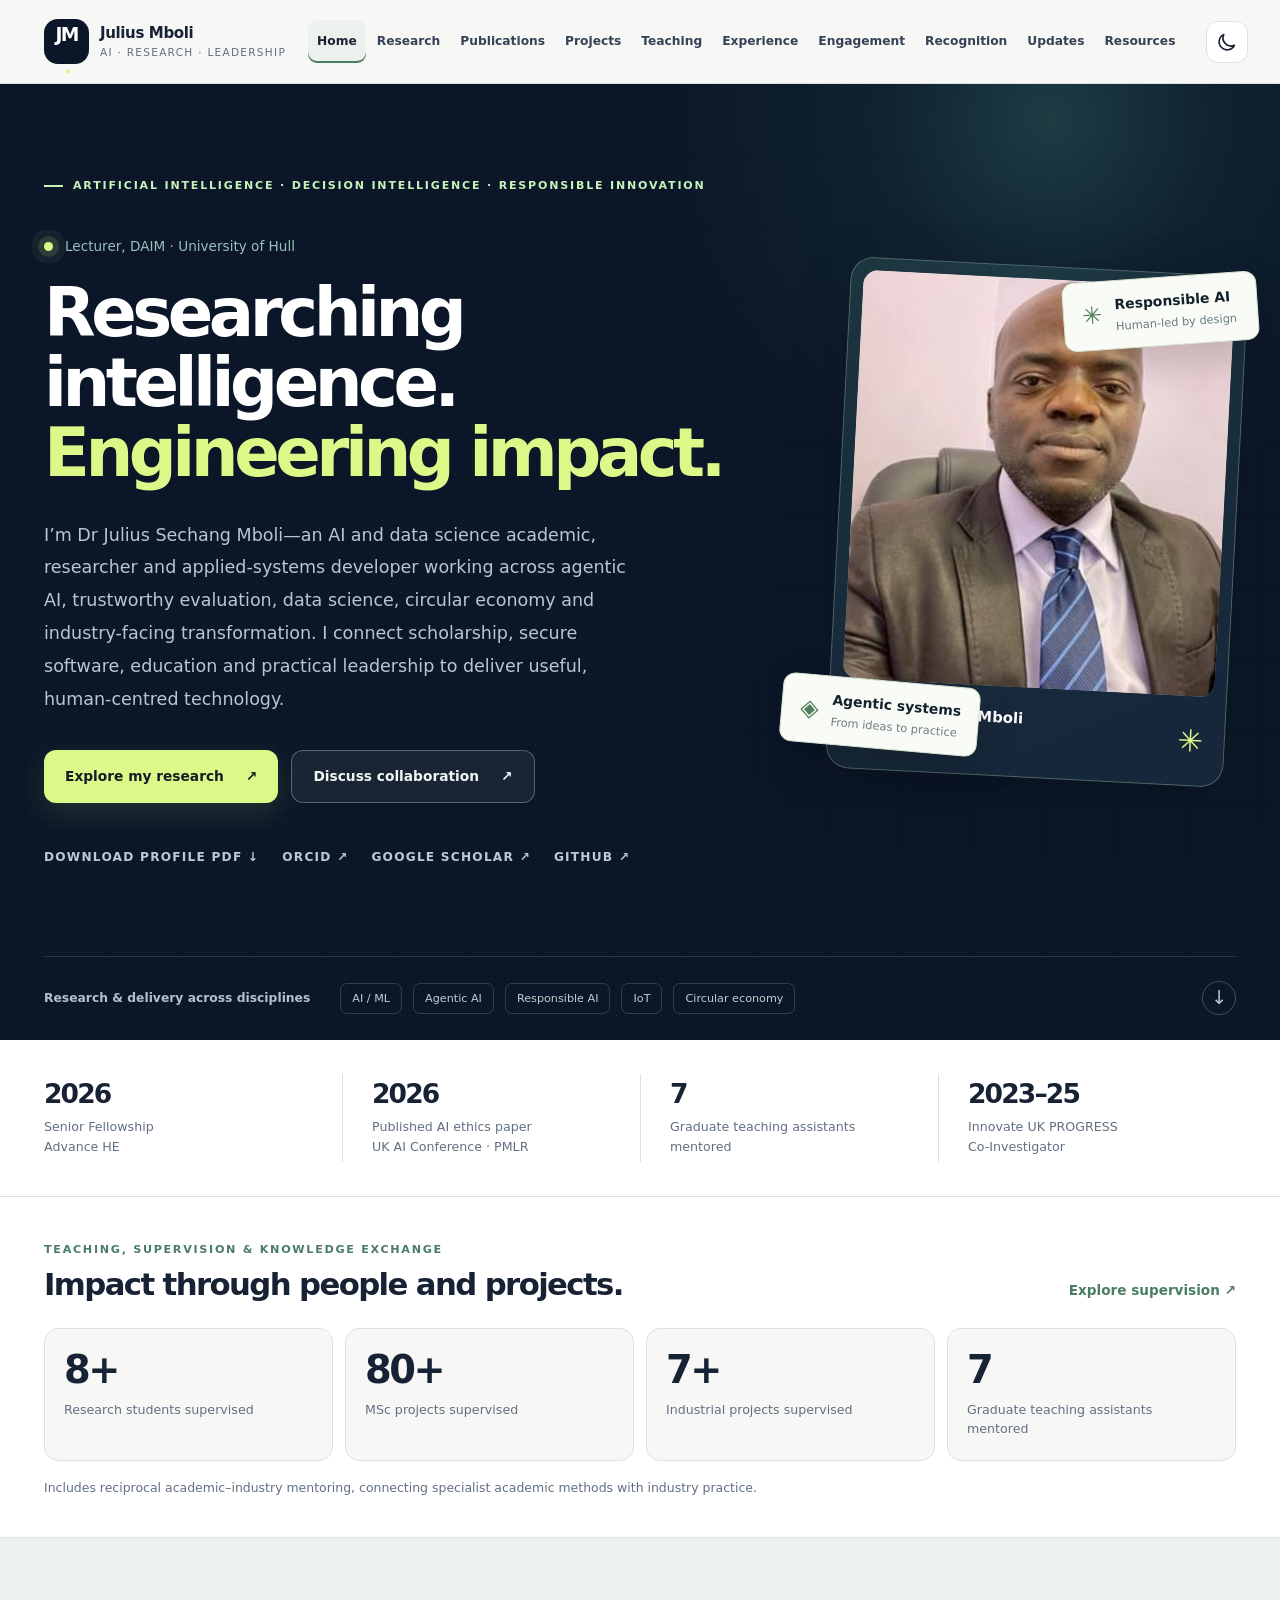
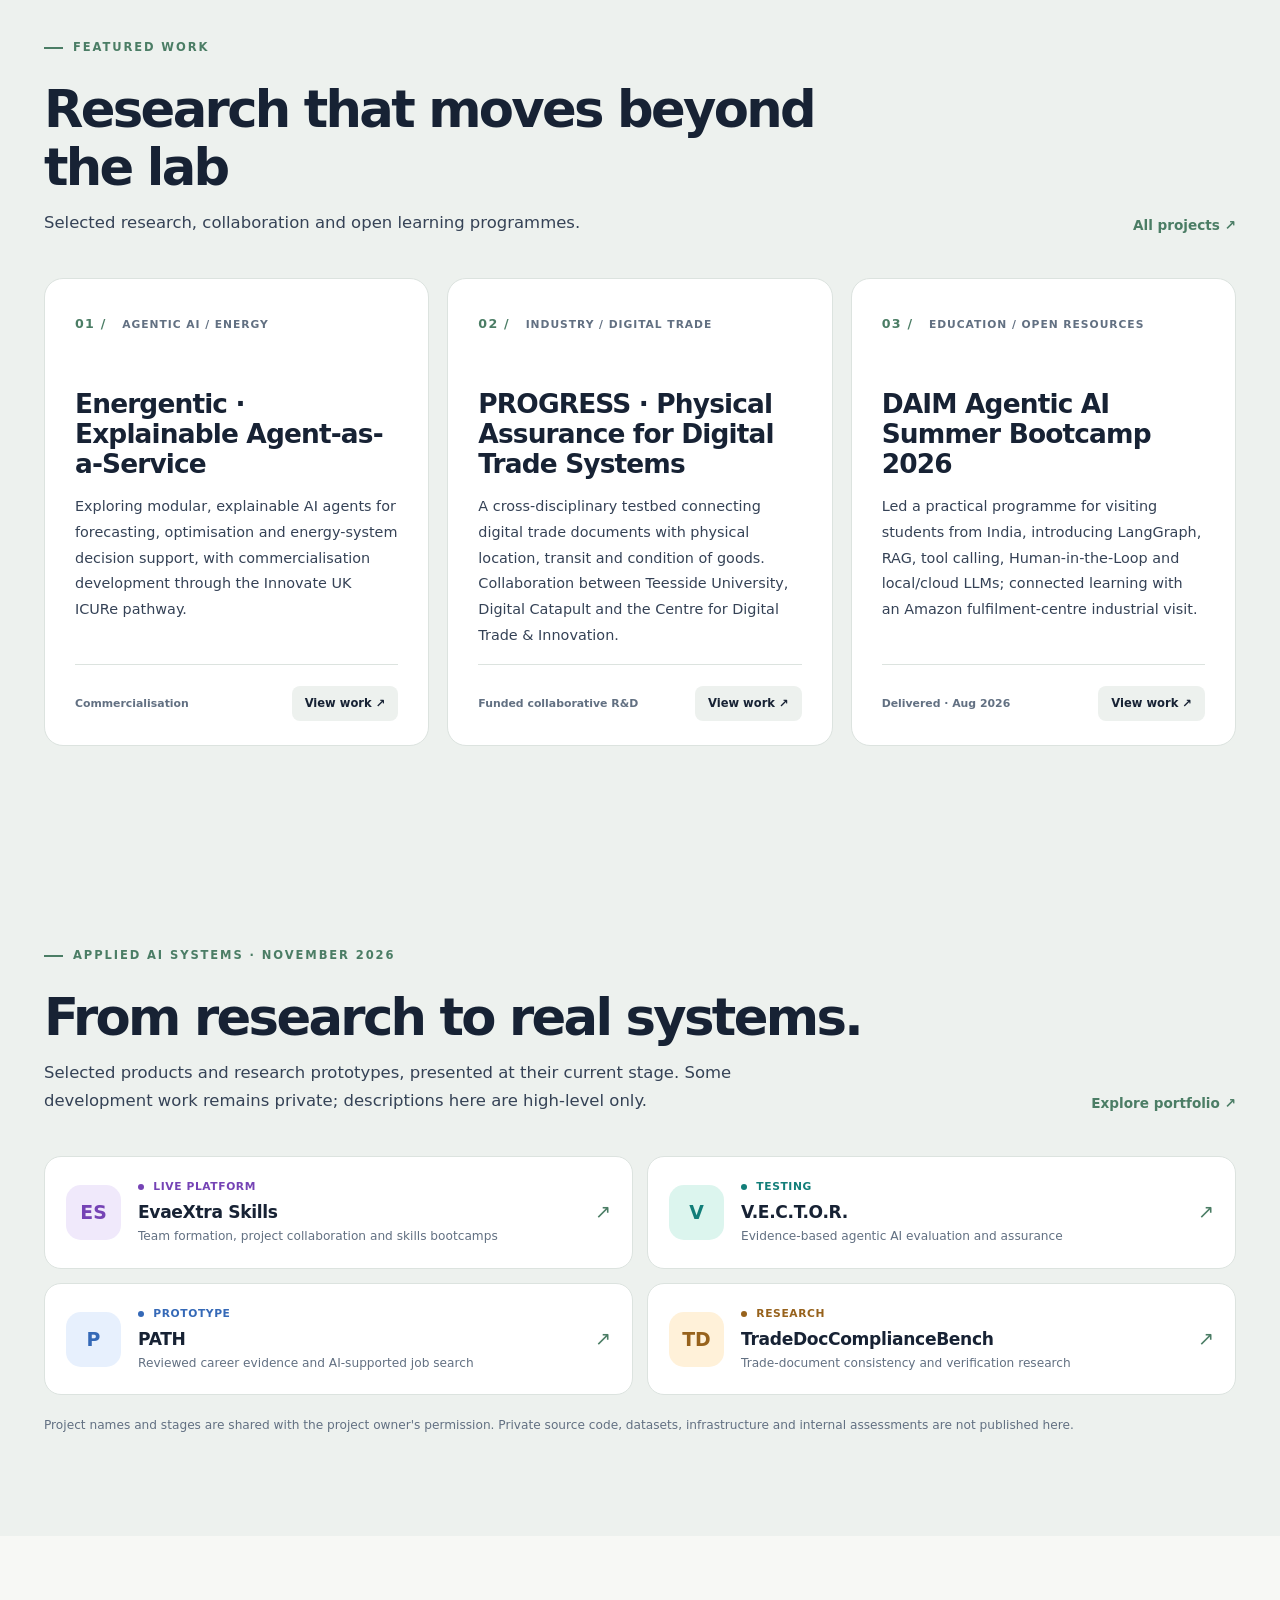
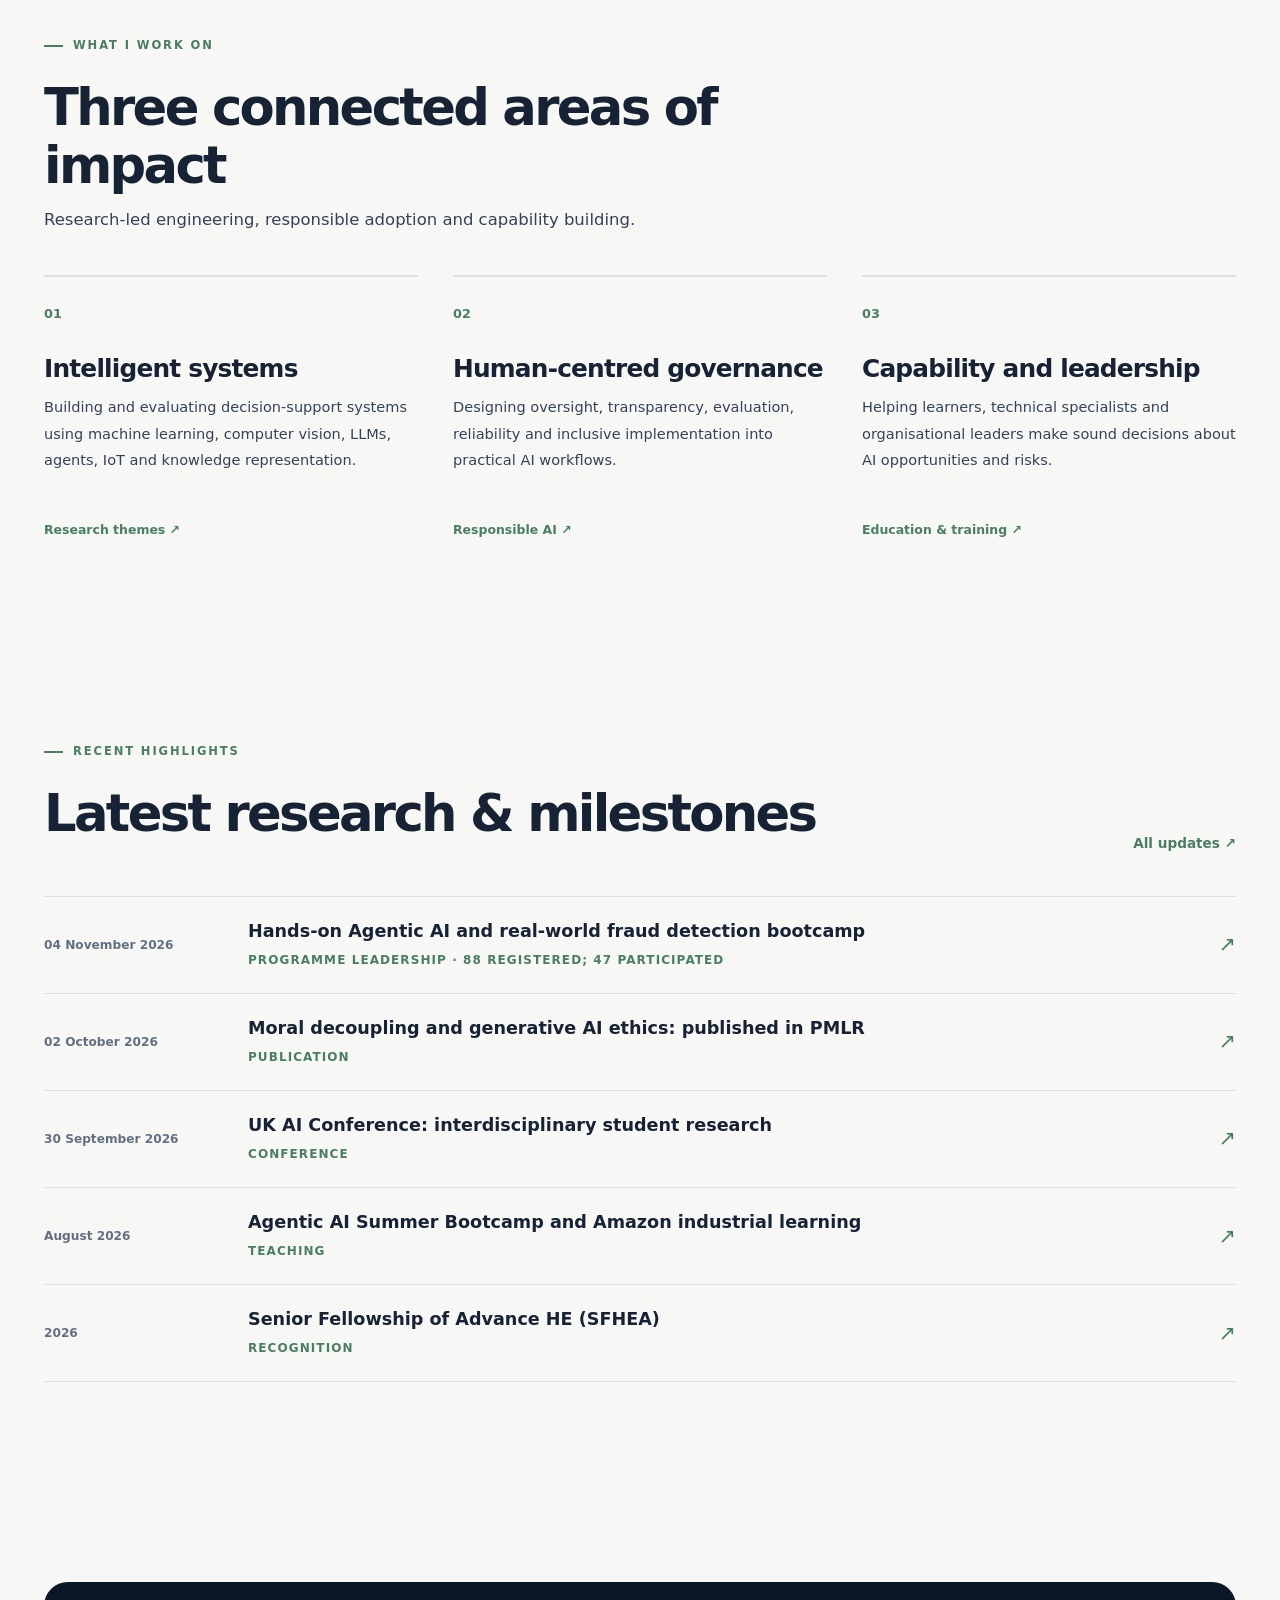
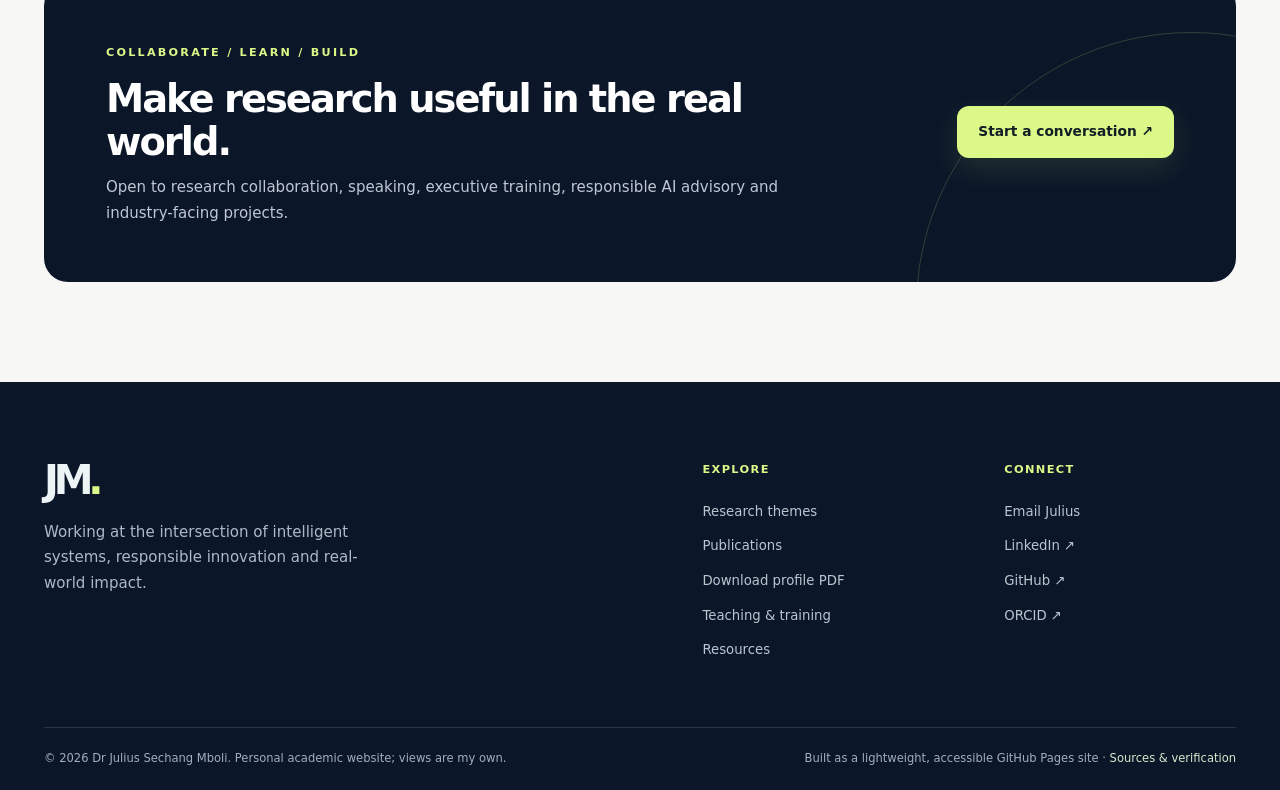
==== commit 489a8ba4: "experience updated" ====
--- a/index.html
+++ b/index.html
@@ -30,11 +30,11 @@
 <div class="nav-wrap container">
 <a aria-label="Julius Mboli, home" class="brand" href="index.html"><span class="brand-glyph">JM<span class="glyph-dot">.</span></span><span class="brand-type"><strong>Julius Mboli</strong><small>AI · Research · Leadership</small></span></a>
 <nav aria-label="Primary navigation" class="desktop-nav">
-<a aria-current="page" href="index.html">Home</a><a href="research.html">Research</a><a href="publications.html">Publications</a><a href="projects.html">Projects</a><a href="teaching.html">Teaching</a><a href="talks.html">Engagement</a><a href="awards.html">Recognition</a><a href="ResearchBlog.html">Updates</a><a href="resources.html">Resources</a>
+<a aria-current="page" href="index.html">Home</a><a href="research.html">Research</a><a href="publications.html">Publications</a><a href="projects.html">Projects</a><a href="teaching.html">Teaching</a><a href="experience.html">Experience</a><a href="talks.html">Engagement</a><a href="awards.html">Recognition</a><a href="ResearchBlog.html">Updates</a><a href="resources.html">Resources</a>
 </nav>
 <div class="nav-tools"><button aria-label="Switch to dark mode" class="icon-button" id="theme-toggle" title="Toggle colour theme" type="button"><svg aria-hidden="true" viewbox="0 0 24 24"><path d="M20.2 15.5A8.8 8.8 0 0 1 8.5 3.8a8.8 8.8 0 1 0 11.7 11.7Z"></path></svg></button><button aria-controls="mobile-menu" aria-expanded="false" aria-label="Open navigation" class="menu-button" id="menu-toggle" type="button"><span></span><span></span><span></span></button></div>
 </div>
-<nav aria-label="Mobile navigation" class="mobile-nav container" hidden="" id="mobile-menu"><a aria-current="page" href="index.html">Home <span aria-hidden="true">↗</span></a><a href="research.html">Research <span aria-hidden="true">↗</span></a><a href="publications.html">Publications <span aria-hidden="true">↗</span></a><a href="projects.html">Projects <span aria-hidden="true">↗</span></a><a href="teaching.html">Teaching <span aria-hidden="true">↗</span></a><a href="talks.html">Engagement <span aria-hidden="true">↗</span></a><a href="awards.html">Recognition <span aria-hidden="true">↗</span></a><a href="ResearchBlog.html">Updates <span aria-hidden="true">↗</span></a><a href="resources.html">Resources <span aria-hidden="true">↗</span></a></nav>
+<nav aria-label="Mobile navigation" class="mobile-nav container" hidden="" id="mobile-menu"><a aria-current="page" href="index.html">Home <span aria-hidden="true">↗</span></a><a href="research.html">Research <span aria-hidden="true">↗</span></a><a href="publications.html">Publications <span aria-hidden="true">↗</span></a><a href="projects.html">Projects <span aria-hidden="true">↗</span></a><a href="teaching.html">Teaching <span aria-hidden="true">↗</span></a><a href="experience.html">Experience <span aria-hidden="true">↗</span></a><a href="talks.html">Engagement <span aria-hidden="true">↗</span></a><a href="awards.html">Recognition <span aria-hidden="true">↗</span></a><a href="ResearchBlog.html">Updates <span aria-hidden="true">↗</span></a><a href="resources.html">Resources <span aria-hidden="true">↗</span></a></nav>
 </header>
 <main id="main"><section class="hero grain"><div aria-hidden="true" class="hero-aurora"></div><div class="container hero-grid"><div class="hero-copy"><div class="eyebrow"><span class="eyebrow-line"></span>Artificial intelligence · Decision intelligence · Responsible innovation</div><div class="hero-state"><span class="pulse"></span> Lecturer, DAIM · University of Hull</div><h1>Researching intelligence.<br/><span class="highlight-lime">Engineering impact.</span></h1><p class="hero-sub">I’m Dr Julius Sechang Mboli—an AI and data science academic, researcher and applied-systems developer working across agentic AI, trustworthy evaluation, data science, circular economy and industry-facing transformation. I connect scholarship, secure software, education and practical leadership to deliver useful, human-centred technology.</p><div class="hero-actions"><a class="btn btn-lime" href="research.html">Explore my research <span aria-hidden="true">↗</span></a><a class="btn btn-outline-light" href="mailto:J.Mboli@hull.ac.uk">Discuss collaboration <span aria-hidden="true">↗</span></a></div><div class="hero-links"><a download="" href="assets/Julius_Sechang_Mboli_Academic_Profile_2026.pdf">Download profile PDF ↓</a><a href="https://orcid.org/0000-0003-1708-3052" rel="noopener noreferrer" target="_blank">ORCID ↗</a><a href="https://scholar.google.com/citations?user=RyLQoU8AAAAJ&amp;hl=en" rel="noopener noreferrer" target="_blank">Google Scholar ↗</a><a href="https://github.com/JSMboli" rel="noopener noreferrer" target="_blank">GitHub ↗</a></div></div><div class="hero-aside"><div class="portrait-card"><img alt="Portrait of Dr Julius Sechang Mboli" fetchpriority="high" height="320" src="assets/img/julius-mboli.jpg" width="320"/><div class="portrait-caption"><div><strong>Julius Sechang Mboli</strong><span>PhD · SFHEA · MBA</span></div><span aria-hidden="true" class="portrait-spark">✳</span></div></div><div class="floating-note note-a"><span class="mini-spark">✳</span><span><strong>Responsible AI</strong><small>Human-led by design</small></span></div><div class="floating-note note-b"><span class="mini-spark">◈</span><span><strong>Agentic systems</strong><small>From ideas to practice</small></span></div></div></div><div class="hero-bottom container"><span>Research &amp; delivery across disciplines</span><div class="hero-discipline"><span>AI / ML</span><span>Agentic AI</span><span>Responsible AI</span><span>IoT</span><span>Circular economy</span></div><a aria-label="Explore featured work" href="#featured">↓</a></div></section><section class="metric-band"><div class="container"><div class="metric-grid"><div><strong>2026</strong><span>Senior Fellowship<br/>Advance HE</span></div><div><strong>2026</strong><span>Published AI ethics paper<br/>UK AI Conference · PMLR</span></div><div><strong>7</strong><span>Graduate teaching assistants<br/>mentored</span></div><div><strong>2023–25</strong><span>Innovate UK PROGRESS<br/>Co-Investigator</span></div></div></div></section><section aria-labelledby="supervision-home-heading" class="supervision-band"><div class="container">
 <div class="supervision-band-head"><div><span class="mini-label">Teaching, supervision &amp; knowledge exchange</span><h2 id="supervision-home-heading">Impact through people and projects.</h2></div><a class="text-link" href="teaching.html#supervision">Explore supervision ↗</a></div>
--- a/assets/css/site.css
+++ b/assets/css/site.css
@@ -75,3 +75,38 @@
 @media(max-width:480px){.supervision-numbers{gap:8px}.supervision-numbers>div{padding:16px 14px}.supervision-numbers strong{font-size:2.1rem}.applied-content{padding:21px}.maturity-legend{gap:10px 14px}.portfolio-teaser{padding:16px;gap:12px}.teaser-mark{width:43px;height:43px;font-size:.95rem}.applied-visual{height:170px}.visual-rail{left:12%}.visual-main{left:calc(12% + 59px);width:65%}.mentorship-bridge{padding:24px}}
 @media(prefers-reduced-motion:reduce){.portfolio-teaser{transition:none}}
 @media print{.applied-card,.mentor-grid article,.supervision-numbers>div{break-inside:avoid}.applied-visual{display:none}.mentorship-bridge{background:#eee;color:#111}.mentorship-bridge p{color:#111}}
+
+/* 7 November 2026 — additive extended experience page (archived timeline, modern treatment). */
+.experience-jump{display:flex;flex-wrap:wrap;gap:12px;margin-top:24px}
+.experience-jump a{display:inline-flex;align-items:center;min-height:42px;padding:9px 16px;background:color-mix(in srgb,var(--surface) 14%,transparent);border:1px solid color-mix(in srgb,var(--ink) 20%,transparent);border-radius:999px;font-size:.85rem;font-weight:700;color:var(--ink)}
+.experience-jump a:hover{background:var(--soft)}
+.page-banner .experience-jump a{color:#ecf7f4;background:rgba(255,255,255,.09);border-color:rgba(255,255,255,.3)}
+.page-banner .experience-jump a:hover{background:rgba(255,255,255,.19)}
+.experience-overview{padding-bottom:64px}
+.experience-summary-grid{display:grid;grid-template-columns:repeat(3,minmax(0,1fr));gap:15px}
+.experience-summary-grid>div{background:var(--surface);border:1px solid var(--border);border-radius:17px;padding:24px 25px;min-width:0}
+.experience-summary-grid strong{display:block;color:var(--ink);font-size:clamp(1.3rem,2.5vw,1.8rem);letter-spacing:-.04em}
+.experience-summary-grid span{display:block;color:var(--muted);font-size:.86rem;margin-top:6px;line-height:1.6}
+.career-timeline{max-width:1080px;margin:0 auto}
+.career-timeline .timeline-entry{grid-template-columns:150px 22px minmax(0,1fr);gap:20px;min-height:0}
+.career-timeline .timeline-date{font-weight:850;color:var(--accent);font-size:.92rem;padding-top:24px;line-height:1.45}
+.career-timeline .timeline-stroke span{margin-top:26px;background:var(--teal)}
+.career-timeline .timeline-body{padding:26px 29px 27px;background:var(--surface);border:1px solid var(--border);border-radius:19px;margin:0 0 24px;box-shadow:var(--shadow)}
+.career-timeline .timeline-body h3{font-size:clamp(1.25rem,2vw,1.75rem);margin:9px 0 7px;max-width:770px;line-height:1.28}
+.career-timeline .timeline-body p{max-width:800px;margin:14px 0 0;line-height:1.76}
+.career-organisation{font-size:.94rem;font-weight:750;color:var(--ink-2);margin-bottom:5px}
+.career-organisation a{text-decoration:underline;text-decoration-color:color-mix(in srgb,var(--accent) 45%,transparent);text-underline-offset:3px}
+.career-organisation a:hover{color:var(--accent)}
+.career-detail{padding-left:22px;margin:15px 0 0;color:var(--ink-2);font-size:.92rem;line-height:1.75}
+.career-detail li{padding-left:3px;margin-bottom:9px}
+.career-detail li::marker{color:var(--accent)}
+.career-tags{display:flex;flex-wrap:wrap;gap:8px;margin-top:19px}
+.career-tags span{font-size:.72rem;font-weight:750;padding:5px 10px;border-radius:999px;background:var(--soft);color:var(--accent)}
+.academic-timeline .timeline-body{box-shadow:none}
+.experience-crosslink{display:flex;align-items:center;flex-wrap:wrap;gap:12px;padding-bottom:22px;font-size:.92rem;color:var(--muted)}
+.experience-crosslink .text-link{white-space:normal}
+/* With ten navigation items, switch to the accessible mobile menu before links crowd. */
+@media(min-width:1081px) and (max-width:1260px){.desktop-nav{display:none}.menu-button{display:flex}}
+@media(max-width:780px){.experience-summary-grid{grid-template-columns:1fr}.career-timeline .timeline-entry{grid-template-columns:105px 18px minmax(0,1fr);gap:11px}.career-timeline .timeline-body{padding:21px 19px}.career-timeline .timeline-date{font-size:.78rem;padding-top:24px}}
+@media(max-width:530px){.career-timeline .timeline-entry{grid-template-columns:17px minmax(0,1fr);column-gap:13px}.career-timeline .timeline-date{grid-column:2;grid-row:1;padding:0 0 5px;font-size:.82rem}.career-timeline .timeline-stroke{grid-column:1;grid-row:1/span 2}.career-timeline .timeline-stroke span{margin-top:6px}.career-timeline .timeline-body{grid-column:2;grid-row:2;margin-bottom:18px;padding:21px 17px}.career-timeline .timeline-body h3{font-size:1.22rem}.career-detail{font-size:.88rem}.experience-jump a{font-size:.8rem}}
+@media print{.career-timeline .timeline-body{box-shadow:none;break-inside:avoid}.career-timeline .timeline-date{break-after:avoid}.experience-jump{display:none}}
